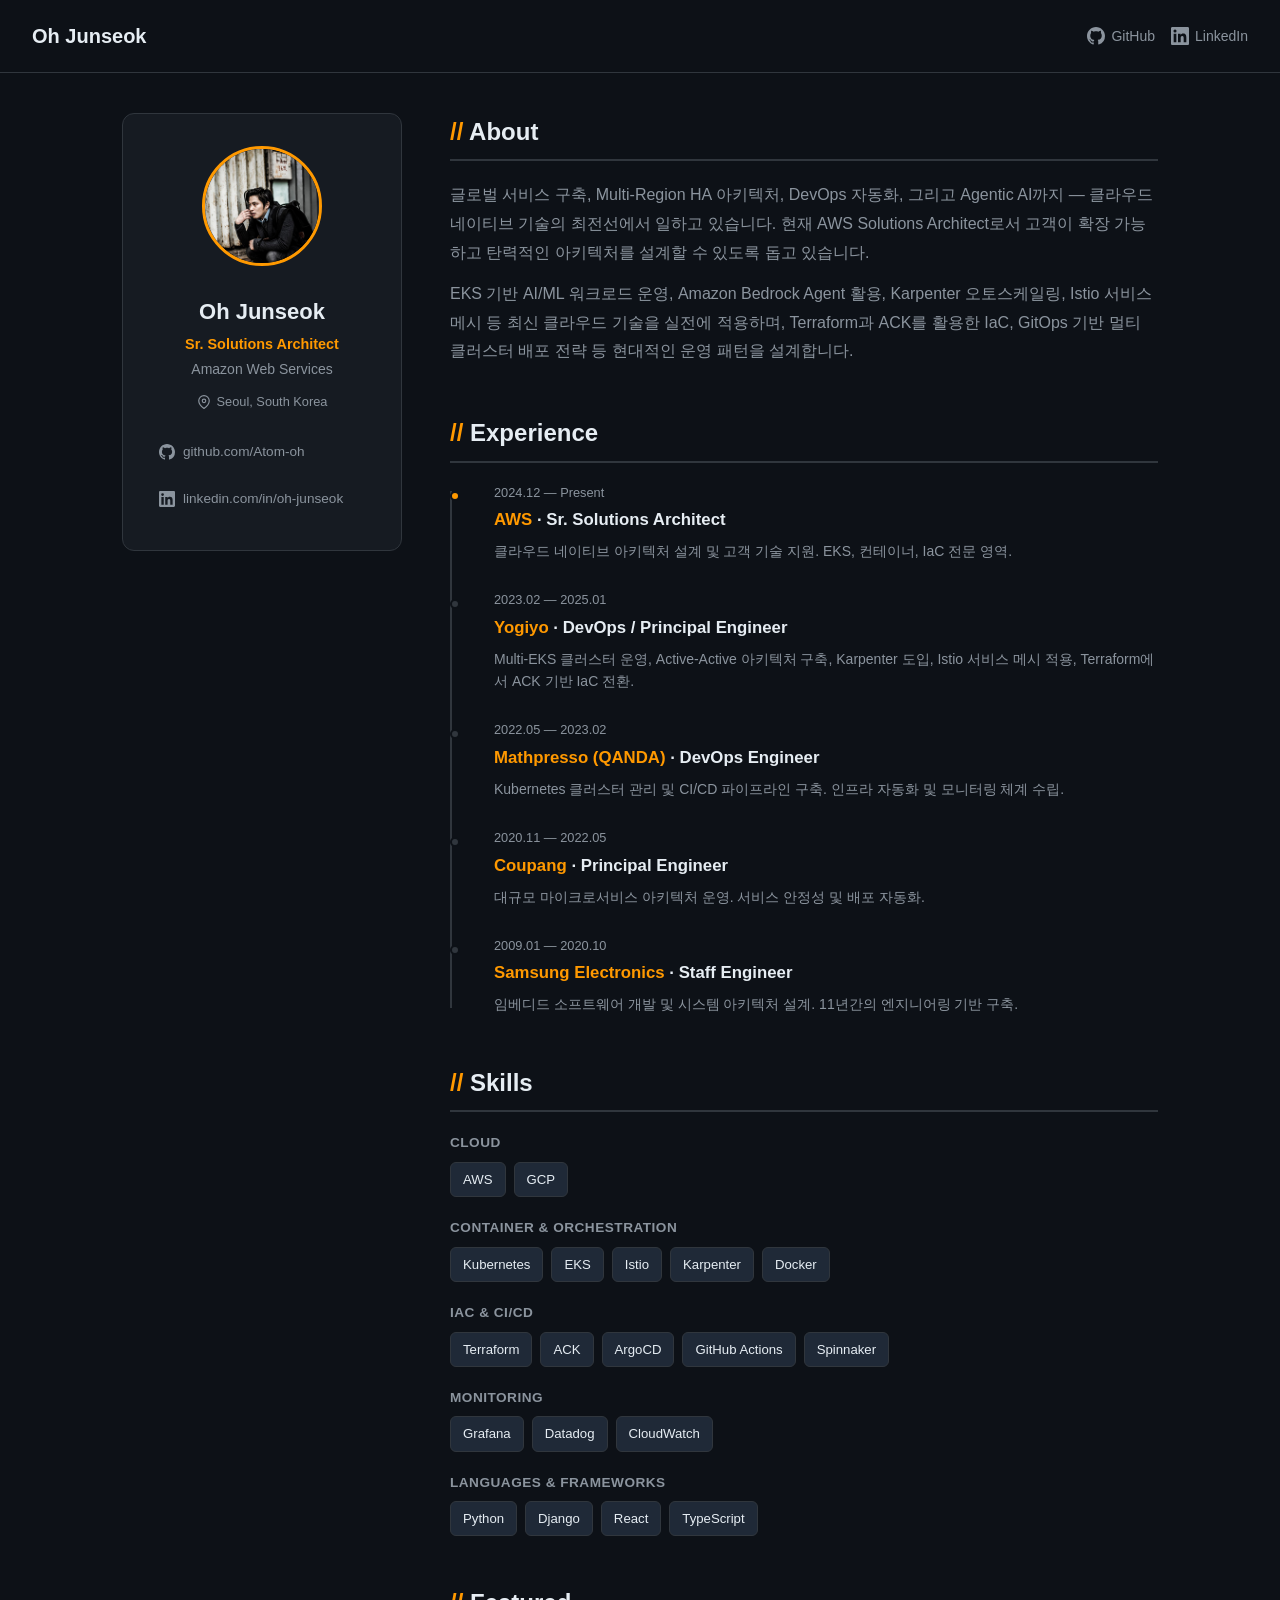
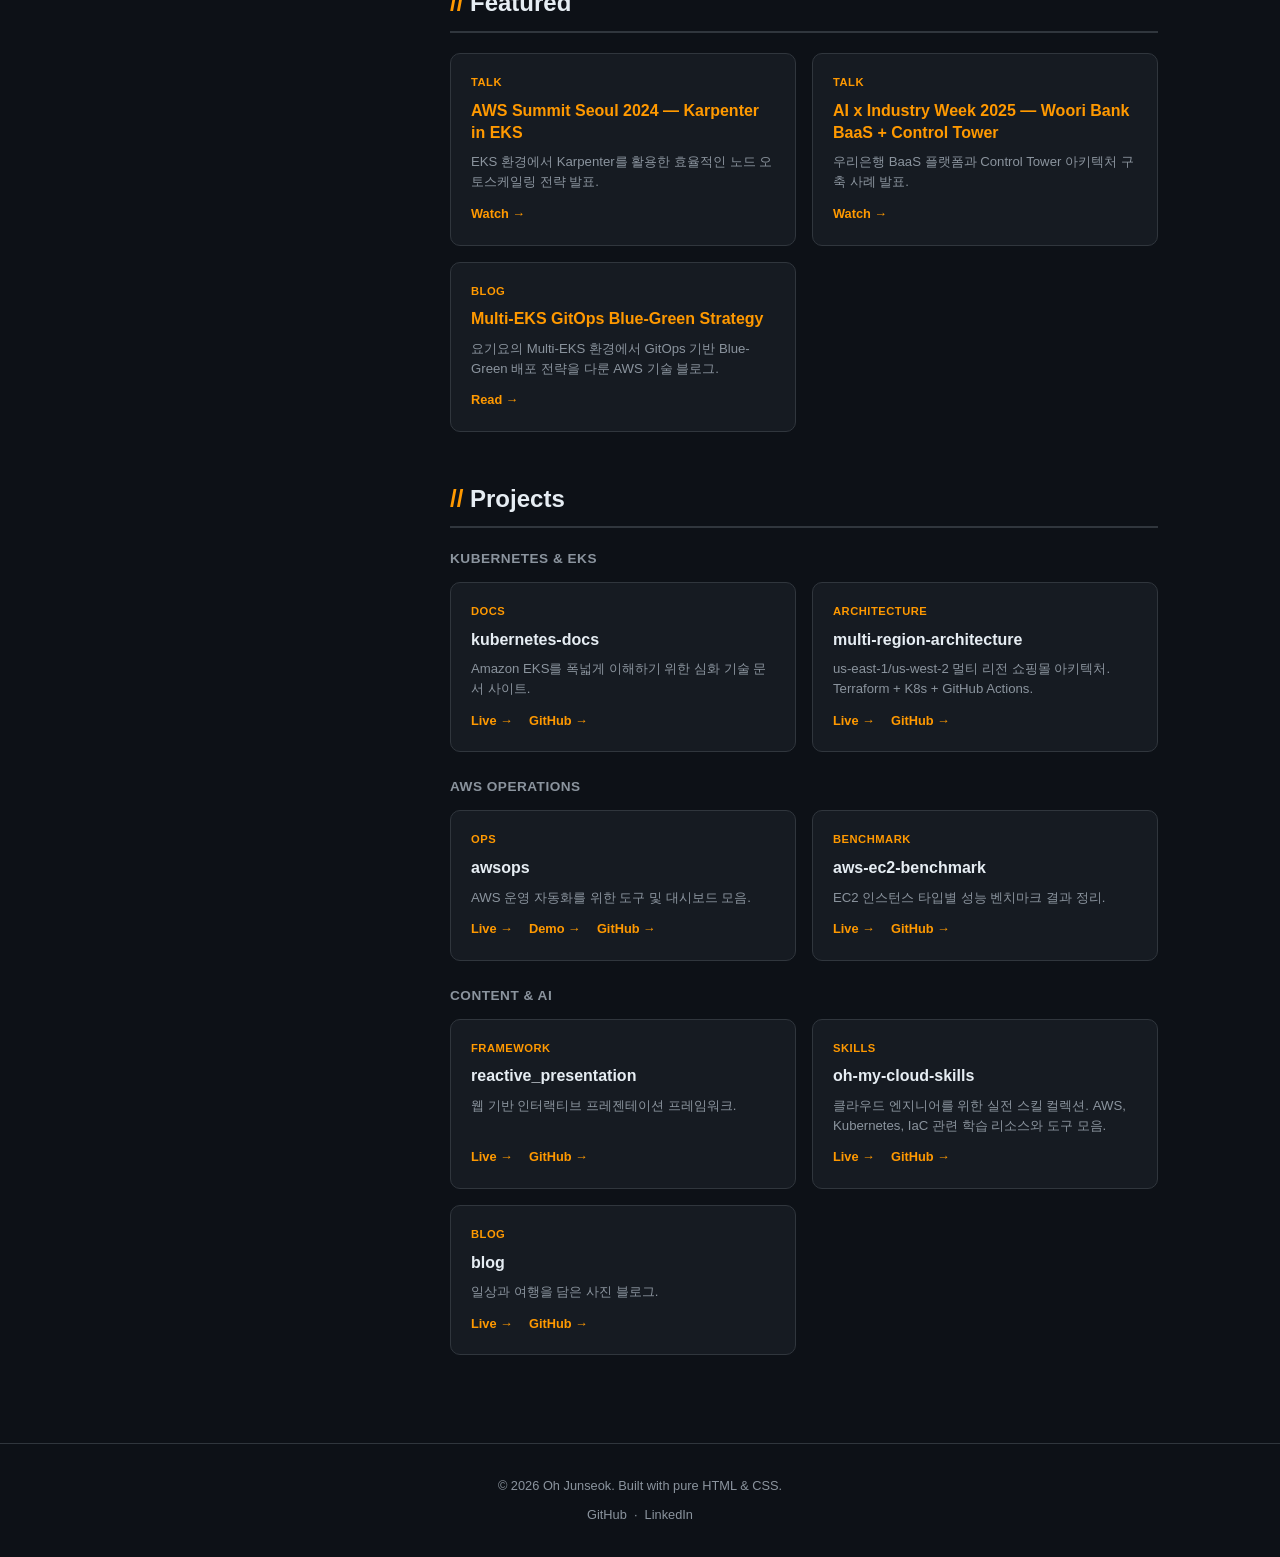
==== index.html @ 473c72ab "refresh profile via profile-page skill: awsops Demo link, focus-visible + reduced-motion, h1 name, a" ====
<!DOCTYPE html>
<html lang="ko">
<head>
  <meta charset="UTF-8">
  <meta name="viewport" content="width=device-width, initial-scale=1.0">
  <title>Oh Junseok | Sr. Solutions Architect @ AWS</title>
  <meta name="description" content="Cloud & Kubernetes specialist. AWS Sr. Solutions Architect. Formerly Samsung, Coupang, Mathpresso, Yogiyo.">
  <link rel="icon" href="assets/img/me.jpg">
  <script async src="https://pagead2.googlesyndication.com/pagead/js/adsbygoogle.js?client=ca-pub-6267917556914416"
     crossorigin="anonymous"></script>
  <script async src="https://www.googletagmanager.com/gtag/js?id=G-GWVLEW5JLL"></script>
  <script>window.dataLayer=window.dataLayer||[];function gtag(){dataLayer.push(arguments)};gtag('js',new Date());gtag('config','G-GWVLEW5JLL');</script>
  <style>
    *, *::before, *::after { margin: 0; padding: 0; box-sizing: border-box; }

    :root {
      --bg: #0d1117;
      --card: #161b22;
      --text: #e6edf3;
      --text-secondary: #8b949e;
      --accent: #FF9900;
      --border: #30363d;
      --tag-bg: #1f2937;
    }

    html { scroll-behavior: smooth; }

    body {
      font-family: -apple-system, BlinkMacSystemFont, "Segoe UI", Helvetica, Arial, sans-serif, "Apple Color Emoji", "Segoe UI Emoji";
      background: var(--bg);
      color: var(--text);
      line-height: 1.6;
      min-height: 100vh;
    }

    a { color: var(--accent); text-decoration: none; transition: opacity 0.2s; }
    a:hover { opacity: 0.8; }
    :focus-visible { outline: 2px solid var(--accent); outline-offset: 2px; }
    @media (prefers-reduced-motion: reduce) {
      * { transition: none !important; transform: none !important; }
      html { scroll-behavior: auto; }
    }

    /* Header */
    .header {
      display: flex;
      justify-content: space-between;
      align-items: center;
      padding: 1.25rem 2rem;
      border-bottom: 1px solid var(--border);
      position: sticky;
      top: 0;
      background: var(--bg);
      z-index: 100;
    }
    .header-name { font-size: 1.25rem; font-weight: 700; color: var(--text); }
    .header-links { display: flex; gap: 1rem; }
    .header-links a {
      color: var(--text-secondary);
      font-size: 0.875rem;
      display: flex;
      align-items: center;
      gap: 0.375rem;
    }
    .header-links a:hover { color: var(--accent); }
    .header-links svg { width: 18px; height: 18px; fill: currentColor; }

    /* Main layout */
    .main {
      display: grid;
      grid-template-columns: 280px 1fr;
      max-width: 1100px;
      margin: 0 auto;
      gap: 3rem;
      padding: 2.5rem 2rem;
    }

    /* Sidebar */
    .sidebar {
      position: sticky;
      top: 80px;
      align-self: start;
    }
    .sidebar-card {
      background: var(--card);
      border: 1px solid var(--border);
      border-radius: 12px;
      padding: 2rem 1.5rem;
      text-align: center;
    }
    .avatar {
      width: 120px;
      height: 120px;
      border-radius: 50%;
      object-fit: cover;
      border: 3px solid var(--accent);
      margin: 0 auto 1.25rem;
    }
    .sidebar-name { font-size: 1.375rem; font-weight: 700; margin-bottom: 0.25rem; }
    .sidebar-title { color: var(--accent); font-size: 0.9rem; font-weight: 600; margin-bottom: 0.125rem; }
    .sidebar-org { color: var(--text-secondary); font-size: 0.875rem; margin-bottom: 0.75rem; }
    .sidebar-location { color: var(--text-secondary); font-size: 0.8rem; margin-bottom: 1.25rem; display: flex; align-items: center; justify-content: center; gap: 0.375rem; }
    .sidebar-links { display: flex; flex-direction: column; gap: 0.625rem; }
    .sidebar-links a {
      display: flex;
      align-items: center;
      gap: 0.5rem;
      color: var(--text-secondary);
      font-size: 0.85rem;
      padding: 0.5rem 0.75rem;
      border-radius: 8px;
      transition: background 0.2s, color 0.2s;
    }
    .sidebar-links a:hover { background: var(--tag-bg); color: var(--accent); }
    .sidebar-links svg { width: 16px; height: 16px; fill: currentColor; flex-shrink: 0; }

    /* Content */
    .content { min-width: 0; }

    .section { margin-bottom: 3rem; }
    .section-title {
      font-size: 1.5rem;
      font-weight: 700;
      margin-bottom: 1.25rem;
      padding-bottom: 0.5rem;
      border-bottom: 2px solid var(--border);
    }
    .section-title span { color: var(--accent); }

    /* About */
    .about-text { color: var(--text-secondary); font-size: 1rem; line-height: 1.8; }

    /* Experience */
    .timeline { position: relative; padding-left: 1.5rem; }
    .timeline::before {
      content: '';
      position: absolute;
      left: 0;
      top: 0.5rem;
      bottom: 0.5rem;
      width: 2px;
      background: var(--border);
    }
    .timeline-item {
      position: relative;
      margin-bottom: 1.75rem;
      padding-left: 1.25rem;
    }
    .timeline-item::before {
      content: '';
      position: absolute;
      left: -1.5rem;
      top: 0.55rem;
      width: 10px;
      height: 10px;
      border-radius: 50%;
      background: var(--border);
      border: 2px solid var(--bg);
    }
    .timeline-item:first-child::before { background: var(--accent); }
    .timeline-period { font-size: 0.8rem; color: var(--text-secondary); margin-bottom: 0.25rem; }
    .timeline-role { font-size: 1.05rem; font-weight: 600; }
    .timeline-company { color: var(--accent); font-weight: 600; }
    .timeline-desc { font-size: 0.875rem; color: var(--text-secondary); margin-top: 0.375rem; line-height: 1.6; }

    /* Skills */
    .skills-category { margin-bottom: 1.25rem; }
    .skills-category-name { font-size: 0.85rem; font-weight: 600; color: var(--text-secondary); margin-bottom: 0.5rem; text-transform: uppercase; letter-spacing: 0.5px; }
    .skills-tags { display: flex; flex-wrap: wrap; gap: 0.5rem; }
    .skill-tag {
      background: var(--tag-bg);
      border: 1px solid var(--border);
      border-radius: 6px;
      padding: 0.375rem 0.75rem;
      font-size: 0.825rem;
      color: var(--text);
      transition: border-color 0.2s, color 0.2s;
    }
    .skill-tag:hover { border-color: var(--accent); color: var(--accent); }

    /* Featured */
    .featured-grid {
      display: grid;
      grid-template-columns: repeat(auto-fill, minmax(260px, 1fr));
      gap: 1rem;
    }
    .featured-card {
      background: var(--card);
      border: 1px solid var(--border);
      border-radius: 10px;
      padding: 1.25rem;
      transition: border-color 0.2s, transform 0.2s;
      display: flex;
      flex-direction: column;
    }
    .featured-card:hover { border-color: var(--accent); transform: translateY(-2px); }
    .featured-label {
      font-size: 0.7rem;
      text-transform: uppercase;
      letter-spacing: 0.5px;
      color: var(--accent);
      font-weight: 600;
      margin-bottom: 0.5rem;
    }
    .featured-title { font-size: 1rem; font-weight: 600; margin-bottom: 0.5rem; line-height: 1.4; }
    .featured-desc { font-size: 0.825rem; color: var(--text-secondary); line-height: 1.5; flex: 1; }
    .featured-link {
      margin-top: 0.75rem;
      font-size: 0.8rem;
      color: var(--accent);
      font-weight: 600;
      display: inline-flex;
      align-items: center;
      gap: 0.25rem;
    }

    /* Projects */
    .project-group { margin-bottom: 1.5rem; }
    .project-group-name { font-size: 0.85rem; font-weight: 600; color: var(--text-secondary); margin-bottom: 0.75rem; text-transform: uppercase; letter-spacing: 0.5px; }
    .project-links { margin-top: 0.75rem; display: flex; gap: 1rem; font-size: 0.8rem; font-weight: 600; }

    /* Footer */
    .footer {
      border-top: 1px solid var(--border);
      text-align: center;
      padding: 2rem;
      color: var(--text-secondary);
      font-size: 0.8rem;
    }
    .footer a { color: var(--text-secondary); }
    .footer a:hover { color: var(--accent); }

    /* Responsive */
    @media (max-width: 768px) {
      .main {
        grid-template-columns: 1fr;
        padding: 1.5rem 1rem;
        gap: 2rem;
      }
      .sidebar { position: static; }
      .header { padding: 1rem; }
      .featured-grid { grid-template-columns: 1fr; }
    }
  </style>
</head>
<body>

  <!-- Header -->
  <header class="header">
    <div class="header-name">Oh Junseok</div>
    <nav class="header-links">
      <a href="https://github.com/Atom-oh" target="_blank" rel="noopener">
        <svg viewBox="0 0 16 16" aria-hidden="true"><path d="M8 0C3.58 0 0 3.58 0 8c0 3.54 2.29 6.53 5.47 7.59.4.07.55-.17.55-.38 0-.19-.01-.82-.01-1.49-2.01.37-2.53-.49-2.69-.94-.09-.23-.48-.94-.82-1.13-.28-.15-.68-.52-.01-.53.63-.01 1.08.58 1.23.82.72 1.21 1.87.87 2.33.66.07-.52.28-.87.51-1.07-1.78-.2-3.64-.89-3.64-3.95 0-.87.31-1.59.82-2.15-.08-.2-.36-1.02.08-2.12 0 0 .67-.21 2.2.82.64-.18 1.32-.27 2-.27.68 0 1.36.09 2 .27 1.53-1.04 2.2-.82 2.2-.82.44 1.1.16 1.92.08 2.12.51.56.82 1.27.82 2.15 0 3.07-1.87 3.75-3.65 3.95.29.25.54.73.54 1.48 0 1.07-.01 1.93-.01 2.2 0 .21.15.46.55.38A8.013 8.013 0 0016 8c0-4.42-3.58-8-8-8z"/></svg>
        GitHub
      </a>
      <a href="https://www.linkedin.com/in/oh-junseok/" target="_blank" rel="noopener">
        <svg viewBox="0 0 24 24" aria-hidden="true"><path d="M20.447 20.452h-3.554v-5.569c0-1.328-.027-3.037-1.852-3.037-1.853 0-2.136 1.445-2.136 2.939v5.667H9.351V9h3.414v1.561h.046c.477-.9 1.637-1.85 3.37-1.85 3.601 0 4.267 2.37 4.267 5.455v6.286zM5.337 7.433a2.062 2.062 0 01-2.063-2.065 2.064 2.064 0 112.063 2.065zm1.782 13.019H3.555V9h3.564v11.452zM22.225 0H1.771C.792 0 0 .774 0 1.729v20.542C0 23.227.792 24 1.771 24h20.451C23.2 24 24 23.227 24 22.271V1.729C24 .774 23.2 0 22.222 0h.003z"/></svg>
        LinkedIn
      </a>
    </nav>
  </header>

  <!-- Main -->
  <div class="main">

    <!-- Sidebar -->
    <aside class="sidebar">
      <div class="sidebar-card">
        <img class="avatar" src="assets/img/me.jpg" alt="Oh Junseok">
        <h1 class="sidebar-name">Oh Junseok</h1>
        <div class="sidebar-title">Sr. Solutions Architect</div>
        <div class="sidebar-org">Amazon Web Services</div>
        <div class="sidebar-location">
          <svg width="14" height="14" viewBox="0 0 24 24" fill="none" stroke="currentColor" stroke-width="2" stroke-linecap="round" stroke-linejoin="round" aria-hidden="true"><path d="M21 10c0 7-9 13-9 13s-9-6-9-13a9 9 0 0118 0z"/><circle cx="12" cy="10" r="3"/></svg>
          Seoul, South Korea
        </div>
        <div class="sidebar-links">
          <a href="https://github.com/Atom-oh" target="_blank" rel="noopener">
            <svg viewBox="0 0 16 16" aria-hidden="true"><path d="M8 0C3.58 0 0 3.58 0 8c0 3.54 2.29 6.53 5.47 7.59.4.07.55-.17.55-.38 0-.19-.01-.82-.01-1.49-2.01.37-2.53-.49-2.69-.94-.09-.23-.48-.94-.82-1.13-.28-.15-.68-.52-.01-.53.63-.01 1.08.58 1.23.82.72 1.21 1.87.87 2.33.66.07-.52.28-.87.51-1.07-1.78-.2-3.64-.89-3.64-3.95 0-.87.31-1.59.82-2.15-.08-.2-.36-1.02.08-2.12 0 0 .67-.21 2.2.82.64-.18 1.32-.27 2-.27.68 0 1.36.09 2 .27 1.53-1.04 2.2-.82 2.2-.82.44 1.1.16 1.92.08 2.12.51.56.82 1.27.82 2.15 0 3.07-1.87 3.75-3.65 3.95.29.25.54.73.54 1.48 0 1.07-.01 1.93-.01 2.2 0 .21.15.46.55.38A8.013 8.013 0 0016 8c0-4.42-3.58-8-8-8z"/></svg>
            github.com/Atom-oh
          </a>
          <a href="https://www.linkedin.com/in/oh-junseok/" target="_blank" rel="noopener">
            <svg viewBox="0 0 24 24" aria-hidden="true"><path d="M20.447 20.452h-3.554v-5.569c0-1.328-.027-3.037-1.852-3.037-1.853 0-2.136 1.445-2.136 2.939v5.667H9.351V9h3.414v1.561h.046c.477-.9 1.637-1.85 3.37-1.85 3.601 0 4.267 2.37 4.267 5.455v6.286zM5.337 7.433a2.062 2.062 0 01-2.063-2.065 2.064 2.064 0 112.063 2.065zm1.782 13.019H3.555V9h3.564v11.452zM22.225 0H1.771C.792 0 0 .774 0 1.729v20.542C0 23.227.792 24 1.771 24h20.451C23.2 24 24 23.227 24 22.271V1.729C24 .774 23.2 0 22.222 0h.003z"/></svg>
            linkedin.com/in/oh-junseok
          </a>
        </div>
      </div>
    </aside>

    <!-- Content -->
    <main class="content">

      <!-- About -->
      <section class="section">
        <h2 class="section-title"><span>//</span> About</h2>
        <p class="about-text">
          글로벌 서비스 구축, Multi-Region HA 아키텍처, DevOps 자동화, 그리고 Agentic AI까지 &mdash; 클라우드 네이티브 기술의 최전선에서 일하고 있습니다.
          현재 AWS Solutions Architect로서 고객이 확장 가능하고 탄력적인 아키텍처를 설계할 수 있도록 돕고 있습니다.
        </p>
        <p class="about-text" style="margin-top: 0.75rem;">
          EKS 기반 AI/ML 워크로드 운영, Amazon Bedrock Agent 활용, Karpenter 오토스케일링, Istio 서비스 메시 등 최신 클라우드 기술을 실전에 적용하며,
          Terraform과 ACK를 활용한 IaC, GitOps 기반 멀티 클러스터 배포 전략 등 현대적인 운영 패턴을 설계합니다.
        </p>
      </section>

      <!-- Experience -->
      <section class="section">
        <h2 class="section-title"><span>//</span> Experience</h2>
        <div class="timeline">
          <div class="timeline-item">
            <div class="timeline-period">2024.12 &mdash; Present</div>
            <div class="timeline-role"><span class="timeline-company">AWS</span> &middot; Sr. Solutions Architect</div>
            <div class="timeline-desc">클라우드 네이티브 아키텍처 설계 및 고객 기술 지원. EKS, 컨테이너, IaC 전문 영역.</div>
          </div>
          <div class="timeline-item">
            <div class="timeline-period">2023.02 &mdash; 2025.01</div>
            <div class="timeline-role"><span class="timeline-company">Yogiyo</span> &middot; DevOps / Principal Engineer</div>
            <div class="timeline-desc">Multi-EKS 클러스터 운영, Active-Active 아키텍처 구축, Karpenter 도입, Istio 서비스 메시 적용, Terraform에서 ACK 기반 IaC 전환.</div>
          </div>
          <div class="timeline-item">
            <div class="timeline-period">2022.05 &mdash; 2023.02</div>
            <div class="timeline-role"><span class="timeline-company">Mathpresso (QANDA)</span> &middot; DevOps Engineer</div>
            <div class="timeline-desc">Kubernetes 클러스터 관리 및 CI/CD 파이프라인 구축. 인프라 자동화 및 모니터링 체계 수립.</div>
          </div>
          <div class="timeline-item">
            <div class="timeline-period">2020.11 &mdash; 2022.05</div>
            <div class="timeline-role"><span class="timeline-company">Coupang</span> &middot; Principal Engineer</div>
            <div class="timeline-desc">대규모 마이크로서비스 아키텍처 운영. 서비스 안정성 및 배포 자동화.</div>
          </div>
          <div class="timeline-item">
            <div class="timeline-period">2009.01 &mdash; 2020.10</div>
            <div class="timeline-role"><span class="timeline-company">Samsung Electronics</span> &middot; Staff Engineer</div>
            <div class="timeline-desc">임베디드 소프트웨어 개발 및 시스템 아키텍처 설계. 11년간의 엔지니어링 기반 구축.</div>
          </div>
        </div>
      </section>

      <!-- Skills -->
      <section class="section">
        <h2 class="section-title"><span>//</span> Skills</h2>

        <div class="skills-category">
          <div class="skills-category-name">Cloud</div>
          <div class="skills-tags">
            <span class="skill-tag">AWS</span>
            <span class="skill-tag">GCP</span>
          </div>
        </div>

        <div class="skills-category">
          <div class="skills-category-name">Container & Orchestration</div>
          <div class="skills-tags">
            <span class="skill-tag">Kubernetes</span>
            <span class="skill-tag">EKS</span>
            <span class="skill-tag">Istio</span>
            <span class="skill-tag">Karpenter</span>
            <span class="skill-tag">Docker</span>
          </div>
        </div>

        <div class="skills-category">
          <div class="skills-category-name">IaC & CI/CD</div>
          <div class="skills-tags">
            <span class="skill-tag">Terraform</span>
            <span class="skill-tag">ACK</span>
            <span class="skill-tag">ArgoCD</span>
            <span class="skill-tag">GitHub Actions</span>
            <span class="skill-tag">Spinnaker</span>
          </div>
        </div>

        <div class="skills-category">
          <div class="skills-category-name">Monitoring</div>
          <div class="skills-tags">
            <span class="skill-tag">Grafana</span>
            <span class="skill-tag">Datadog</span>
            <span class="skill-tag">CloudWatch</span>
          </div>
        </div>

        <div class="skills-category">
          <div class="skills-category-name">Languages & Frameworks</div>
          <div class="skills-tags">
            <span class="skill-tag">Python</span>
            <span class="skill-tag">Django</span>
            <span class="skill-tag">React</span>
            <span class="skill-tag">TypeScript</span>
          </div>
        </div>
      </section>

      <!-- Featured -->
      <section class="section">
        <h2 class="section-title"><span>//</span> Featured</h2>
        <div class="featured-grid">

          <a class="featured-card" href="https://www.youtube.com/watch?v=FuxRoCYMEiA" target="_blank" rel="noopener">
            <div class="featured-label">Talk</div>
            <div class="featured-title">AWS Summit Seoul 2024 &mdash; Karpenter in EKS</div>
            <div class="featured-desc">EKS 환경에서 Karpenter를 활용한 효율적인 노드 오토스케일링 전략 발표.</div>
            <span class="featured-link">Watch &rarr;</span>
          </a>

          <a class="featured-card" href="https://www.youtube.com/watch?v=HclHro0Yafc" target="_blank" rel="noopener">
            <div class="featured-label">Talk</div>
            <div class="featured-title">AI x Industry Week 2025 &mdash; Woori Bank BaaS + Control Tower</div>
            <div class="featured-desc">우리은행 BaaS 플랫폼과 Control Tower 아키텍처 구축 사례 발표.</div>
            <span class="featured-link">Watch &rarr;</span>
          </a>

          <a class="featured-card" href="https://aws.amazon.com/ko/blogs/tech/yogiyo-multi-eks-gitops-blue-green/" target="_blank" rel="noopener">
            <div class="featured-label">Blog</div>
            <div class="featured-title">Multi-EKS GitOps Blue-Green Strategy</div>
            <div class="featured-desc">요기요의 Multi-EKS 환경에서 GitOps 기반 Blue-Green 배포 전략을 다룬 AWS 기술 블로그.</div>
            <span class="featured-link">Read &rarr;</span>
          </a>

        </div>
      </section>

      <!-- Projects -->
      <section class="section">
        <h2 class="section-title"><span>//</span> Projects</h2>

        <div class="project-group">
          <div class="project-group-name">Kubernetes &amp; EKS</div>
          <div class="featured-grid">
            <div class="featured-card">
              <div class="featured-label">Docs</div>
              <div class="featured-title">kubernetes-docs</div>
              <div class="featured-desc">Amazon EKS를 폭넓게 이해하기 위한 심화 기술 문서 사이트.</div>
              <div class="project-links">
                <a href="https://www.atomai.click/kubernetes-docs/" target="_blank" rel="noopener">Live &rarr;</a>
                <a href="https://github.com/Atom-oh/kubernetes-docs" target="_blank" rel="noopener">GitHub &rarr;</a>
              </div>
            </div>

            <div class="featured-card">
              <div class="featured-label">Architecture</div>
              <div class="featured-title">multi-region-architecture</div>
              <div class="featured-desc">us-east-1/us-west-2 멀티 리전 쇼핑몰 아키텍처. Terraform + K8s + GitHub Actions.</div>
              <div class="project-links">
                <a href="https://www.atomai.click/multi-region-architecture/" target="_blank" rel="noopener">Live &rarr;</a>
                <a href="https://github.com/Atom-oh/multi-region-architecture" target="_blank" rel="noopener">GitHub &rarr;</a>
              </div>
            </div>
          </div>
        </div>

        <div class="project-group">
          <div class="project-group-name">AWS Operations</div>
          <div class="featured-grid">
            <div class="featured-card">
              <div class="featured-label">Ops</div>
              <div class="featured-title">awsops</div>
              <div class="featured-desc">AWS 운영 자동화를 위한 도구 및 대시보드 모음.</div>
              <div class="project-links">
                <a href="https://www.atomai.click/awsops/" target="_blank" rel="noopener">Live &rarr;</a>
                <a href="https://awsops.atomai.click" target="_blank" rel="noopener">Demo &rarr;</a>
                <a href="https://github.com/Atom-oh/awsops" target="_blank" rel="noopener">GitHub &rarr;</a>
              </div>
            </div>

            <div class="featured-card">
              <div class="featured-label">Benchmark</div>
              <div class="featured-title">aws-ec2-benchmark</div>
              <div class="featured-desc">EC2 인스턴스 타입별 성능 벤치마크 결과 정리.</div>
              <div class="project-links">
                <a href="https://benchmark.aws.atomai.click/" target="_blank" rel="noopener">Live &rarr;</a>
                <a href="https://github.com/Atom-oh/aws-ec2-benchmark" target="_blank" rel="noopener">GitHub &rarr;</a>
              </div>
            </div>
          </div>
        </div>

        <div class="project-group">
          <div class="project-group-name">Content &amp; AI</div>
          <div class="featured-grid">
            <div class="featured-card">
              <div class="featured-label">Framework</div>
              <div class="featured-title">reactive_presentation</div>
              <div class="featured-desc">웹 기반 인터랙티브 프레젠테이션 프레임워크.</div>
              <div class="project-links">
                <a href="https://presentation.atomai.click/" target="_blank" rel="noopener">Live &rarr;</a>
                <a href="https://github.com/Atom-oh/reactive_presentation" target="_blank" rel="noopener">GitHub &rarr;</a>
              </div>
            </div>

            <div class="featured-card">
              <div class="featured-label">Skills</div>
              <div class="featured-title">oh-my-cloud-skills</div>
              <div class="featured-desc">클라우드 엔지니어를 위한 실전 스킬 컬렉션. AWS, Kubernetes, IaC 관련 학습 리소스와 도구 모음.</div>
              <div class="project-links">
                <a href="https://www.atomai.click/oh-my-cloud-skills/" target="_blank" rel="noopener">Live &rarr;</a>
                <a href="https://github.com/Atom-oh/oh-my-cloud-skills" target="_blank" rel="noopener">GitHub &rarr;</a>
              </div>
            </div>

            <div class="featured-card">
              <div class="featured-label">Blog</div>
              <div class="featured-title">blog</div>
              <div class="featured-desc">일상과 여행을 담은 사진 블로그.</div>
              <div class="project-links">
                <a href="https://www.atomai.click/blog/" target="_blank" rel="noopener">Live &rarr;</a>
                <a href="https://github.com/Atom-oh/blog" target="_blank" rel="noopener">GitHub &rarr;</a>
              </div>
            </div>
          </div>
        </div>
      </section>

    </main>
  </div>

  <!-- Footer -->
  <footer class="footer">
    <p>&copy; 2026 Oh Junseok. Built with pure HTML &amp; CSS.</p>
    <p style="margin-top: 0.5rem;">
      <a href="https://github.com/Atom-oh" target="_blank" rel="noopener">GitHub</a>
      &nbsp;&middot;&nbsp;
      <a href="https://www.linkedin.com/in/oh-junseok/" target="_blank" rel="noopener">LinkedIn</a>
    </p>
  </footer>

</body>
</html>
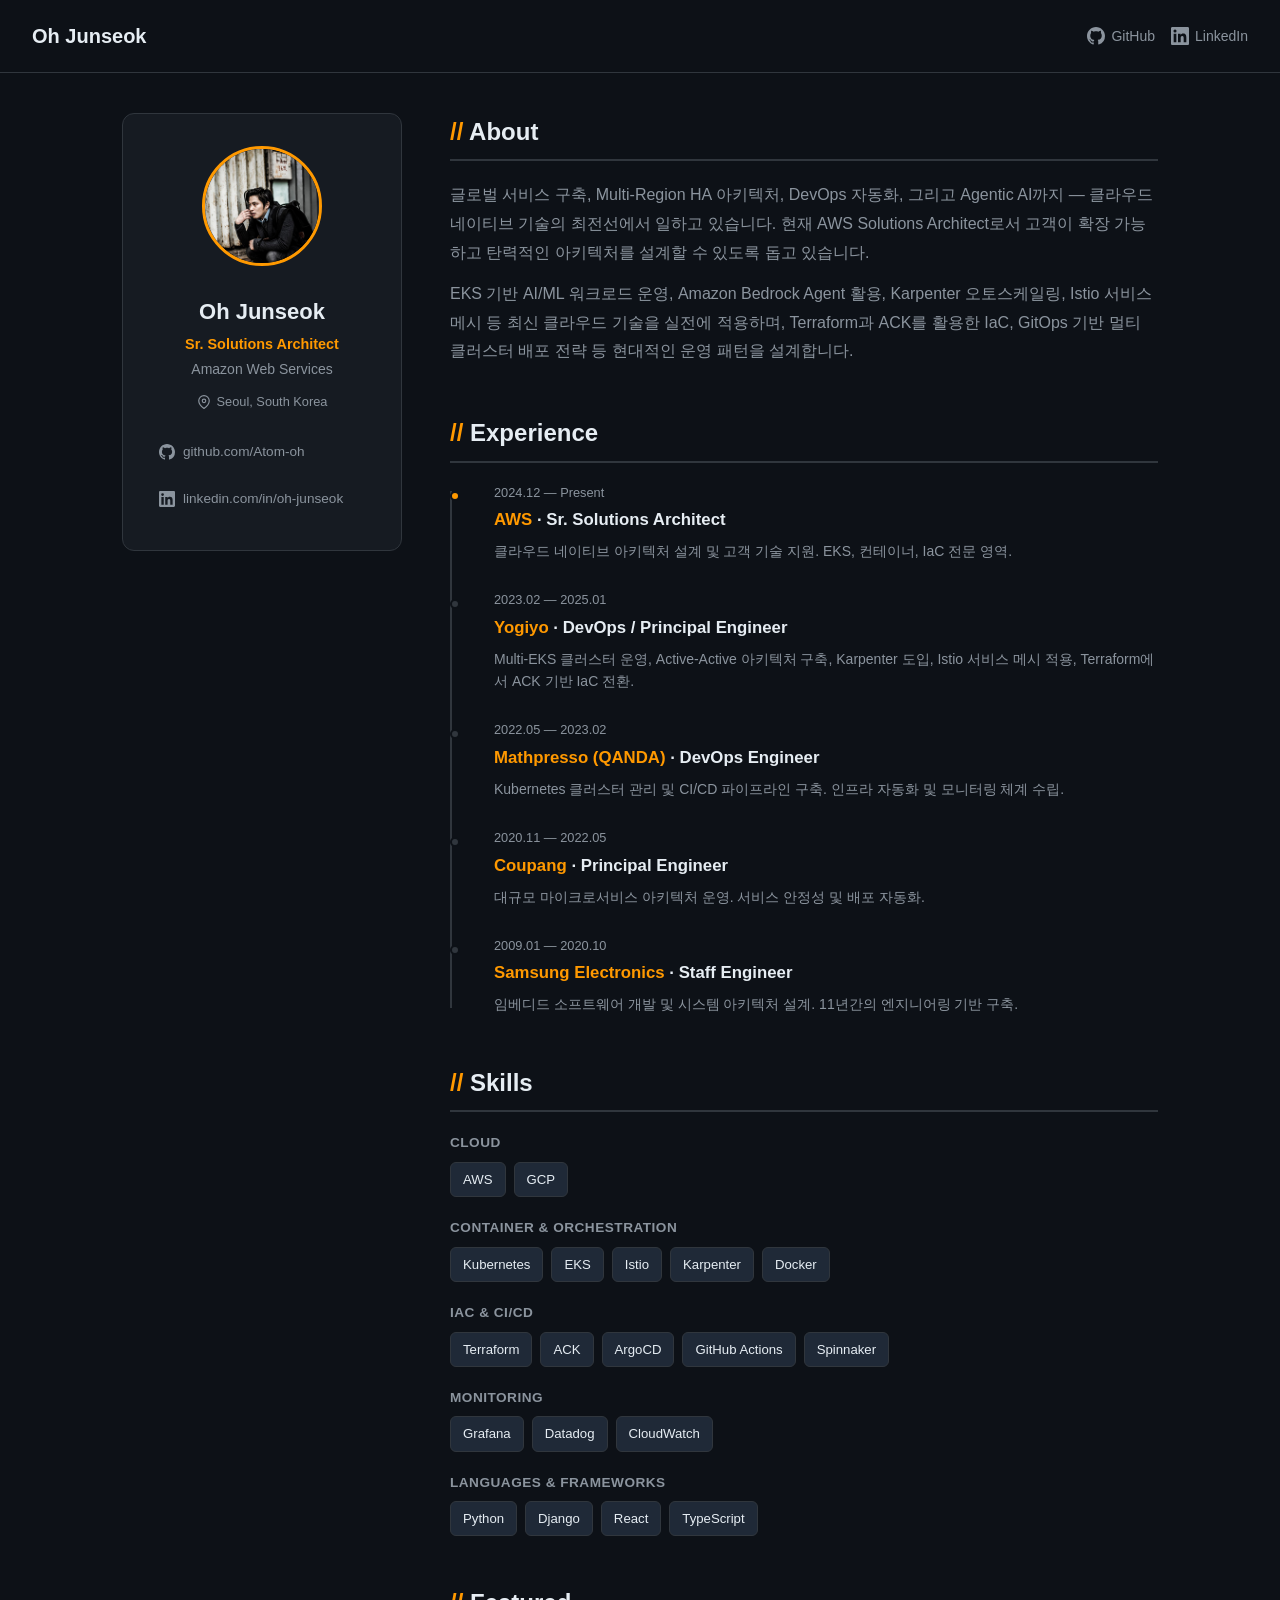
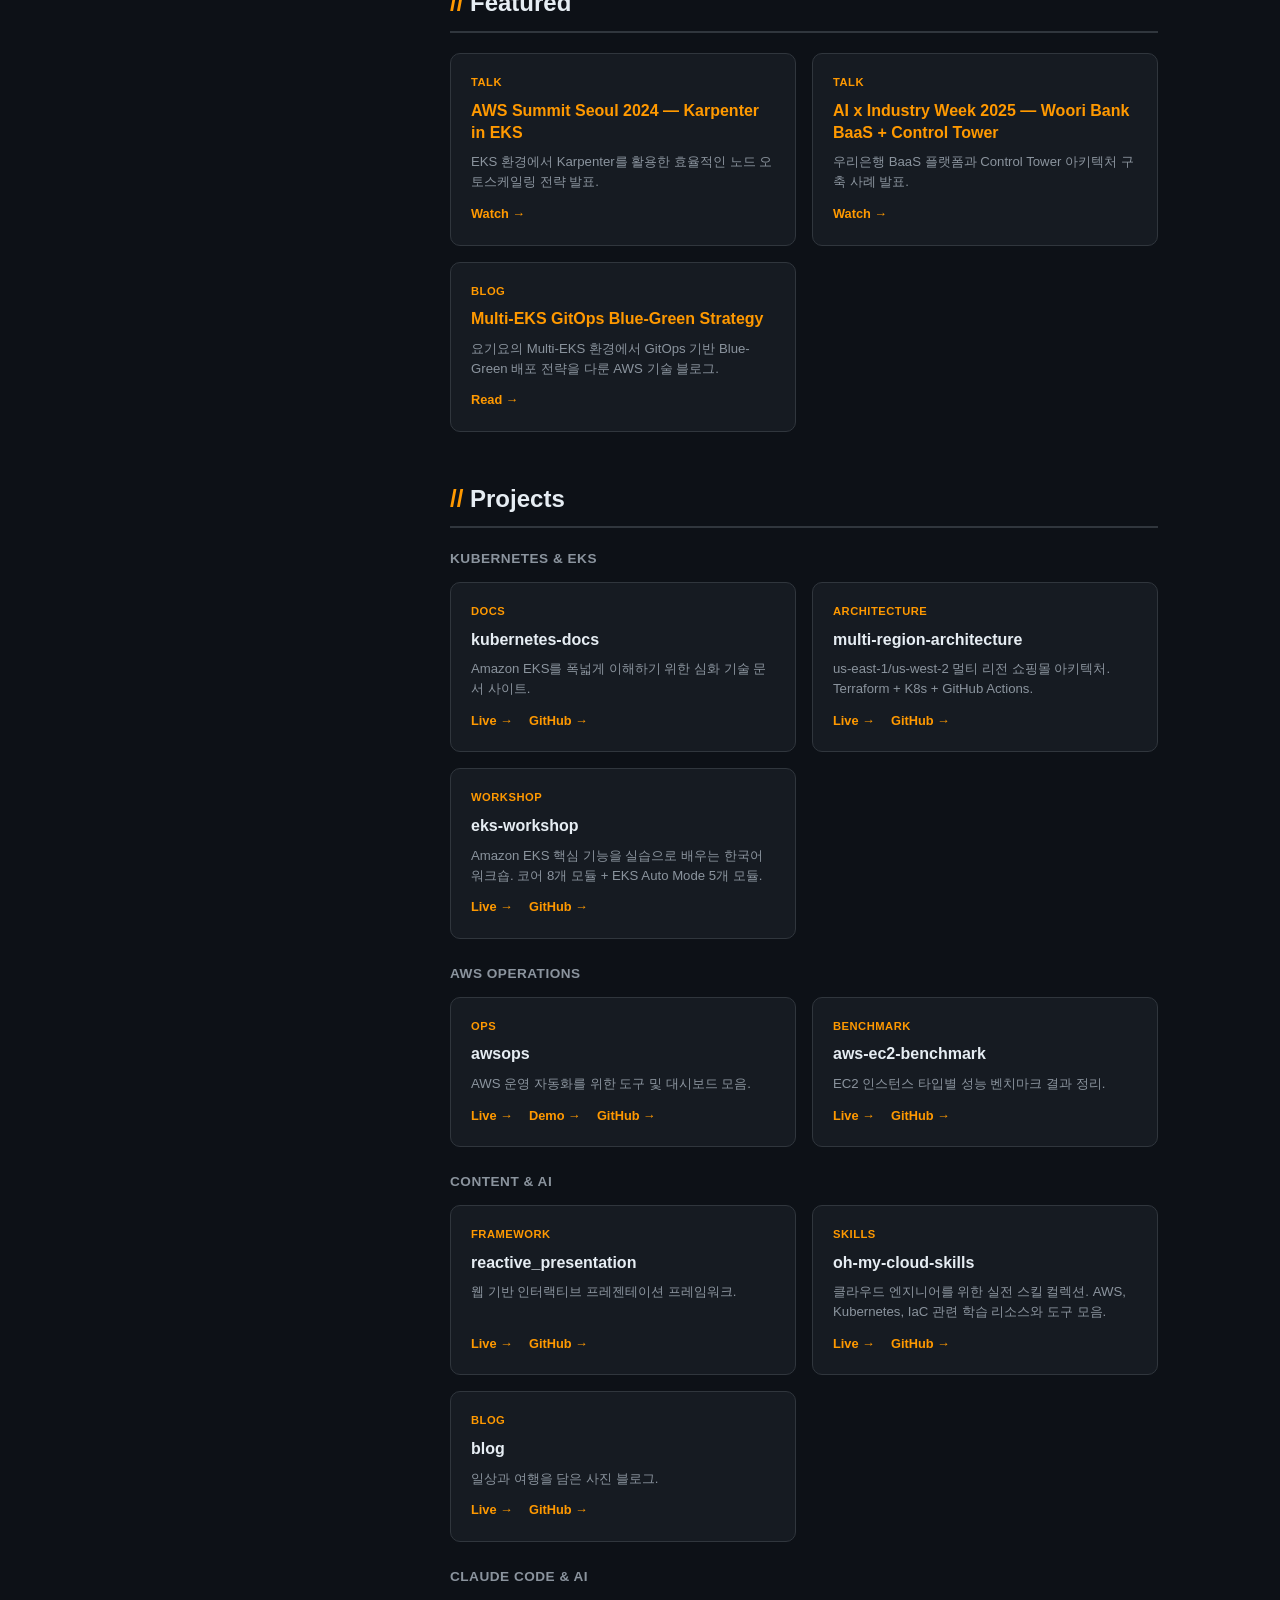
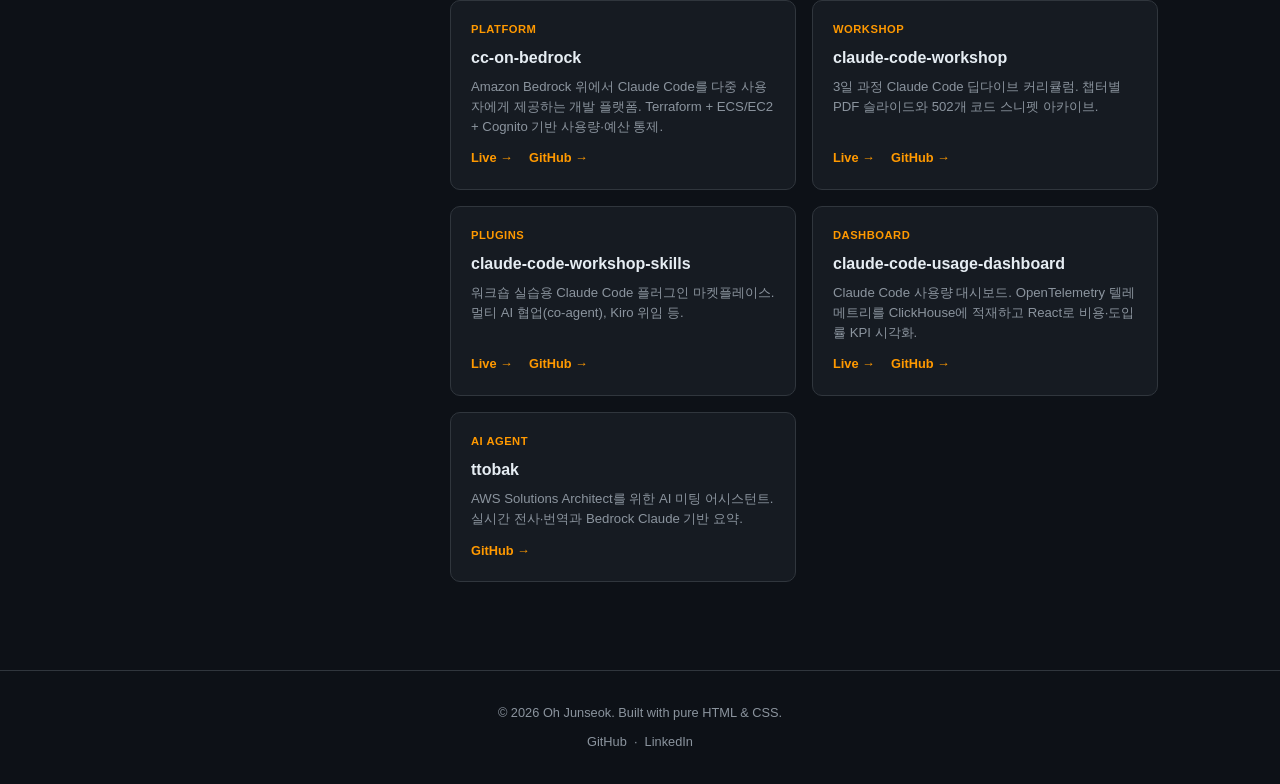
==== commit cc440159: "Add 6 more project cards and a Claude Code & AI group to portfolio" ====
--- a/index.html
+++ b/index.html
@@ -444,6 +444,16 @@
                 <a href="https://github.com/Atom-oh/multi-region-architecture" target="_blank" rel="noopener">GitHub &rarr;</a>
               </div>
             </div>
+
+            <div class="featured-card">
+              <div class="featured-label">Workshop</div>
+              <div class="featured-title">eks-workshop</div>
+              <div class="featured-desc">Amazon EKS 핵심 기능을 실습으로 배우는 한국어 워크숍. 코어 8개 모듈 + EKS Auto Mode 5개 모듈.</div>
+              <div class="project-links">
+                <a href="https://www.atomai.click/eks-workshop/" target="_blank" rel="noopener">Live &rarr;</a>
+                <a href="https://github.com/Atom-oh/eks-workshop" target="_blank" rel="noopener">GitHub &rarr;</a>
+              </div>
+            </div>
           </div>
         </div>
 
@@ -503,6 +513,60 @@
               <div class="project-links">
                 <a href="https://www.atomai.click/blog/" target="_blank" rel="noopener">Live &rarr;</a>
                 <a href="https://github.com/Atom-oh/blog" target="_blank" rel="noopener">GitHub &rarr;</a>
+              </div>
+            </div>
+          </div>
+        </div>
+
+        <div class="project-group">
+          <div class="project-group-name">Claude Code &amp; AI</div>
+          <div class="featured-grid">
+            <div class="featured-card">
+              <div class="featured-label">Platform</div>
+              <div class="featured-title">cc-on-bedrock</div>
+              <div class="featured-desc">Amazon Bedrock 위에서 Claude Code를 다중 사용자에게 제공하는 개발 플랫폼. Terraform + ECS/EC2 + Cognito 기반 사용량·예산 통제.</div>
+              <div class="project-links">
+                <a href="https://www.atomai.click/cc-on-bedrock/" target="_blank" rel="noopener">Live &rarr;</a>
+                <a href="https://github.com/Atom-oh/cc-on-bedrock" target="_blank" rel="noopener">GitHub &rarr;</a>
+              </div>
+            </div>
+
+            <div class="featured-card">
+              <div class="featured-label">Workshop</div>
+              <div class="featured-title">claude-code-workshop</div>
+              <div class="featured-desc">3일 과정 Claude Code 딥다이브 커리큘럼. 챕터별 PDF 슬라이드와 502개 코드 스니펫 아카이브.</div>
+              <div class="project-links">
+                <a href="https://www.atomai.click/claude-code-workshop/" target="_blank" rel="noopener">Live &rarr;</a>
+                <a href="https://github.com/Atom-oh/claude-code-workshop" target="_blank" rel="noopener">GitHub &rarr;</a>
+              </div>
+            </div>
+
+            <div class="featured-card">
+              <div class="featured-label">Plugins</div>
+              <div class="featured-title">claude-code-workshop-skills</div>
+              <div class="featured-desc">워크숍 실습용 Claude Code 플러그인 마켓플레이스. 멀티 AI 협업(co-agent), Kiro 위임 등.</div>
+              <div class="project-links">
+                <a href="https://www.atomai.click/claude-code-workshop-skills/" target="_blank" rel="noopener">Live &rarr;</a>
+                <a href="https://github.com/Atom-oh/claude-code-workshop-skills" target="_blank" rel="noopener">GitHub &rarr;</a>
+              </div>
+            </div>
+
+            <div class="featured-card">
+              <div class="featured-label">Dashboard</div>
+              <div class="featured-title">claude-code-usage-dashboard</div>
+              <div class="featured-desc">Claude Code 사용량 대시보드. OpenTelemetry 텔레메트리를 ClickHouse에 적재하고 React로 비용·도입률 KPI 시각화.</div>
+              <div class="project-links">
+                <a href="https://www.atomai.click/claude-code-usage-dashboard/" target="_blank" rel="noopener">Live &rarr;</a>
+                <a href="https://github.com/Atom-oh/claude-code-usage-dashboard" target="_blank" rel="noopener">GitHub &rarr;</a>
+              </div>
+            </div>
+
+            <div class="featured-card">
+              <div class="featured-label">AI Agent</div>
+              <div class="featured-title">ttobak</div>
+              <div class="featured-desc">AWS Solutions Architect를 위한 AI 미팅 어시스턴트. 실시간 전사·번역과 Bedrock Claude 기반 요약.</div>
+              <div class="project-links">
+                <a href="https://github.com/Atom-oh/ttobak" target="_blank" rel="noopener">GitHub &rarr;</a>
               </div>
             </div>
           </div>
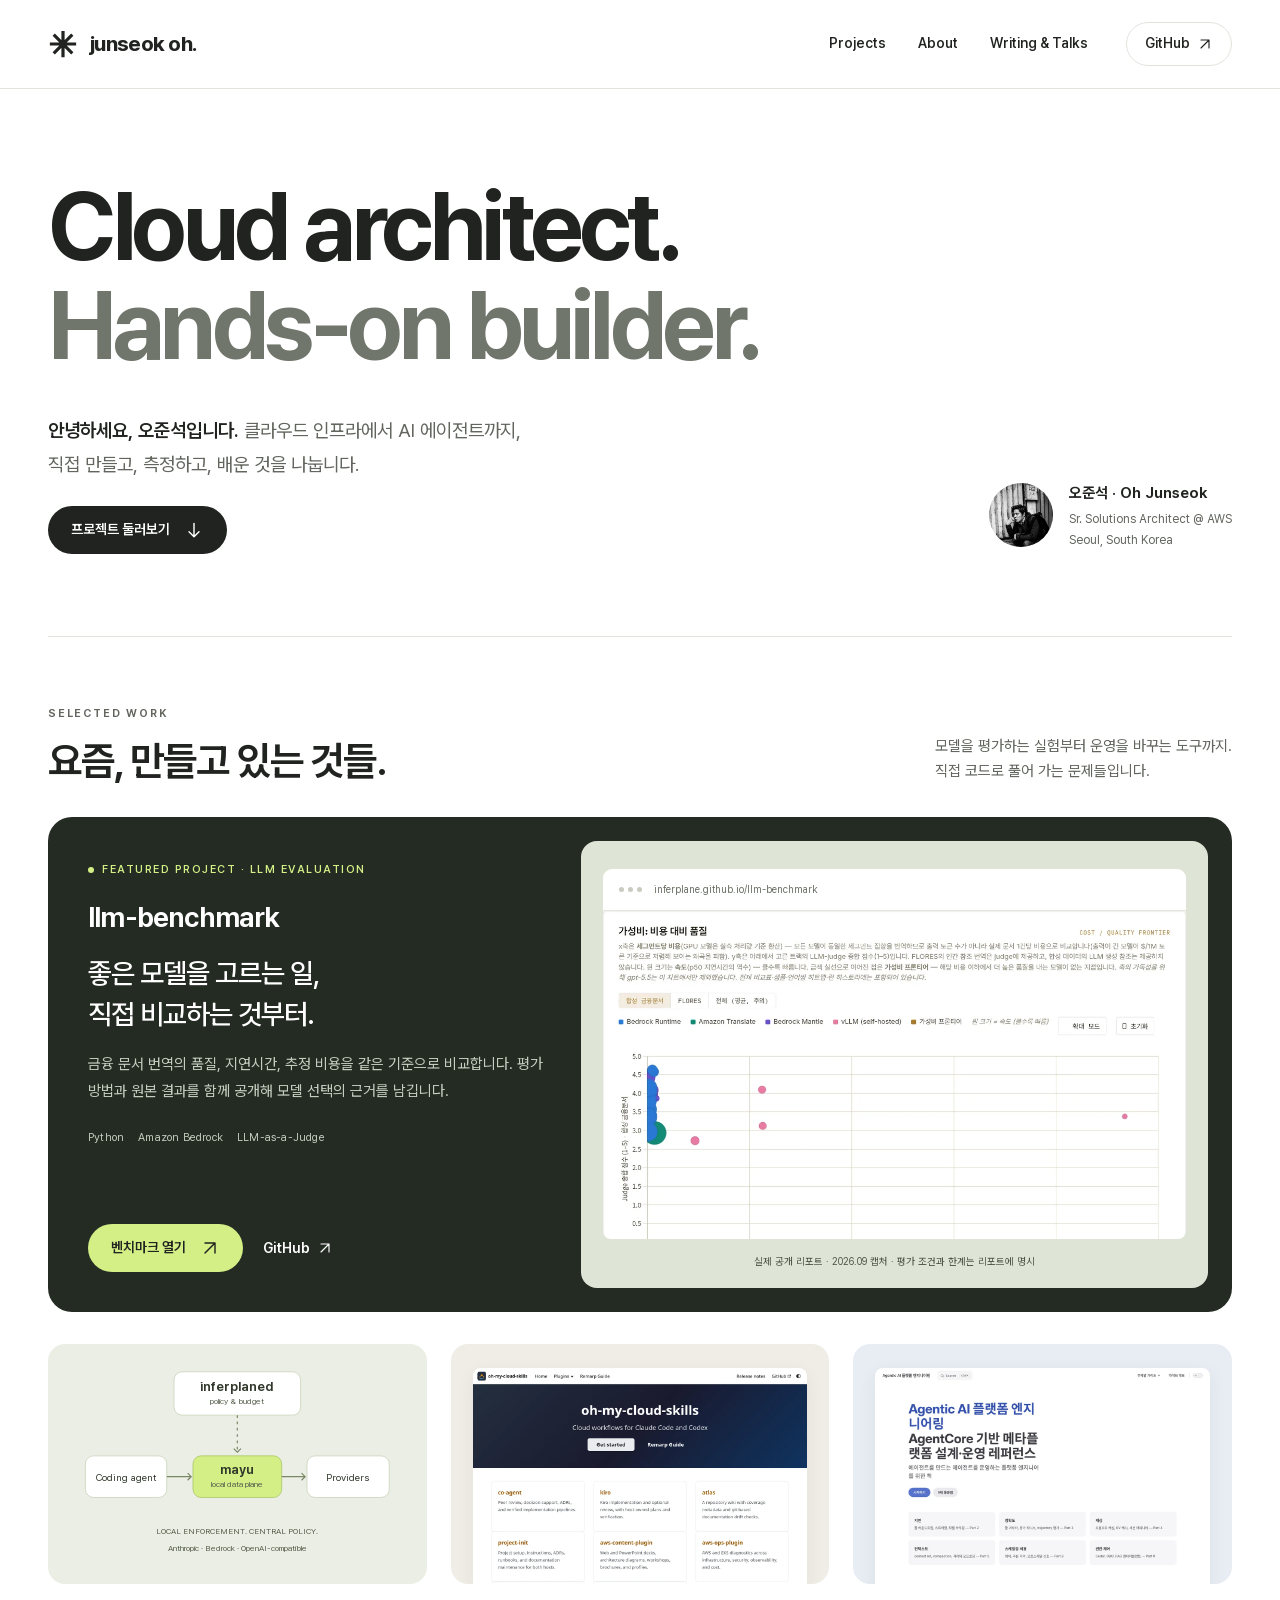
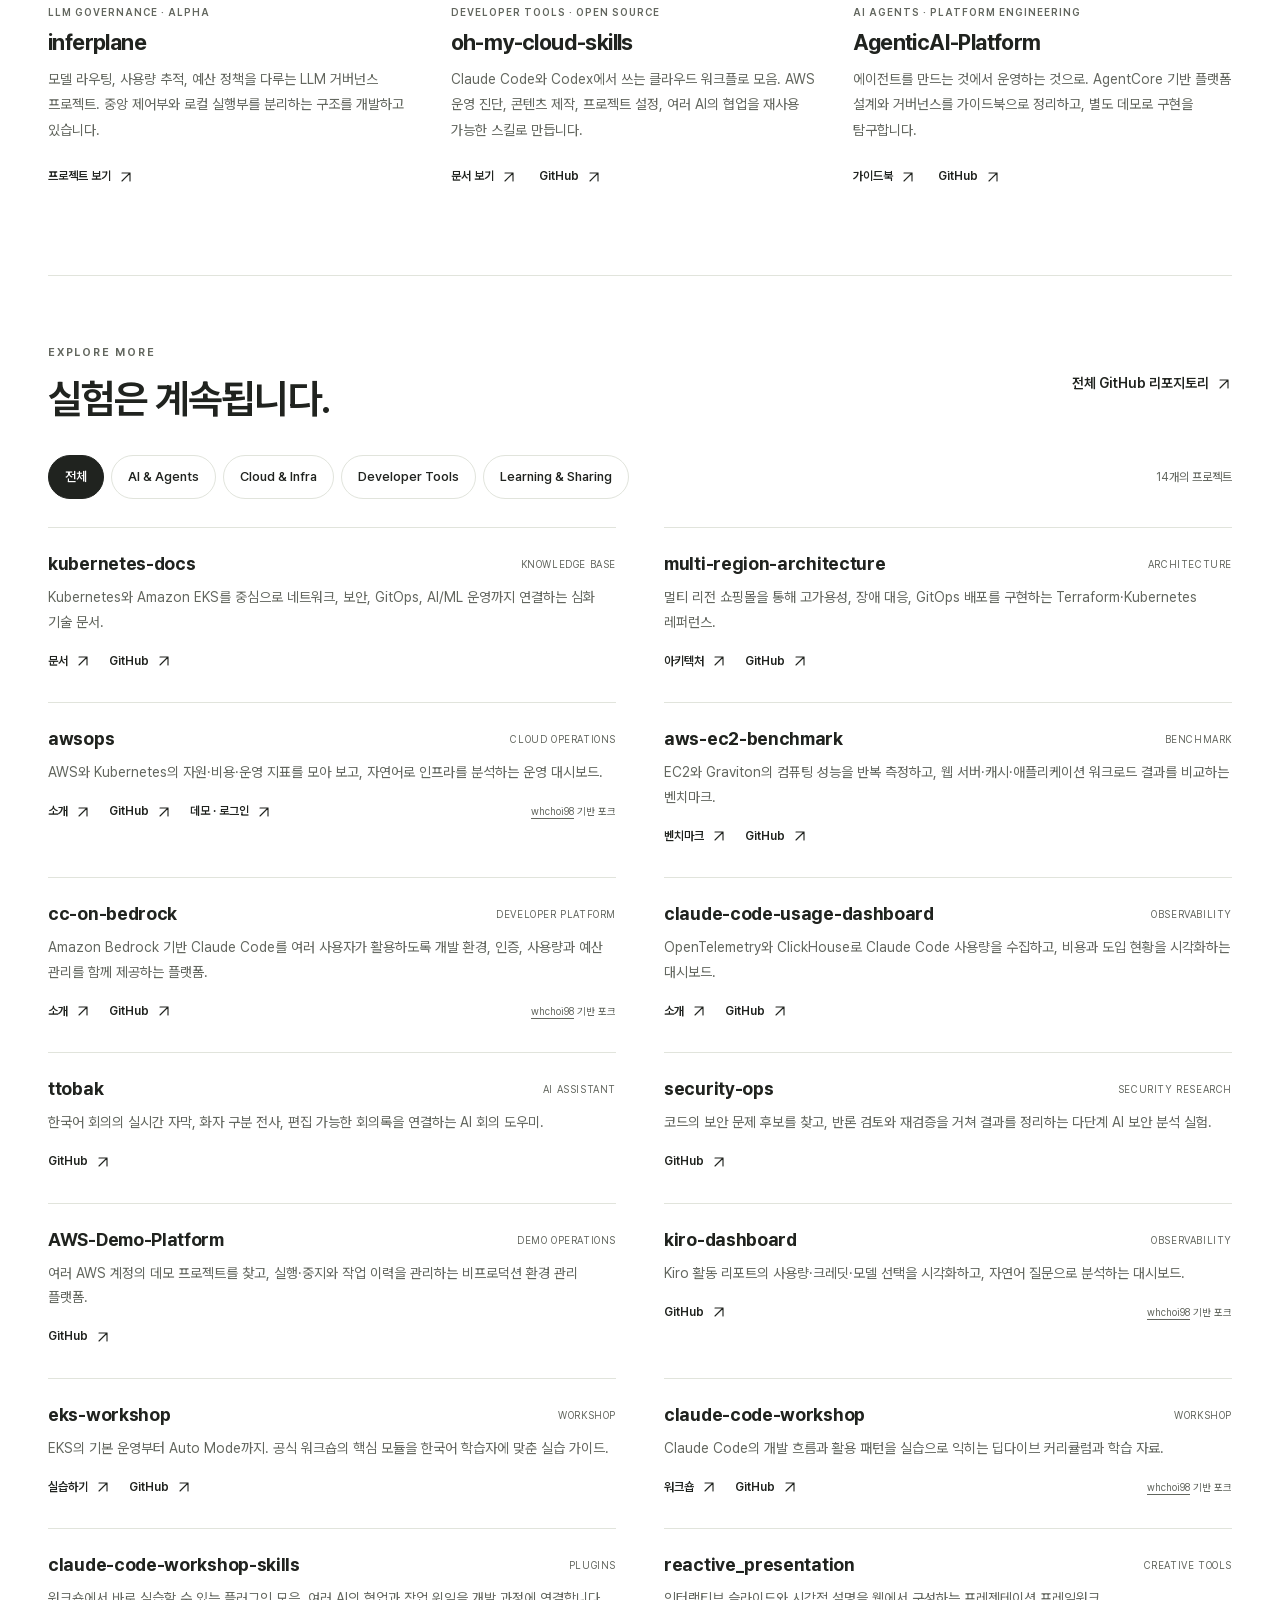
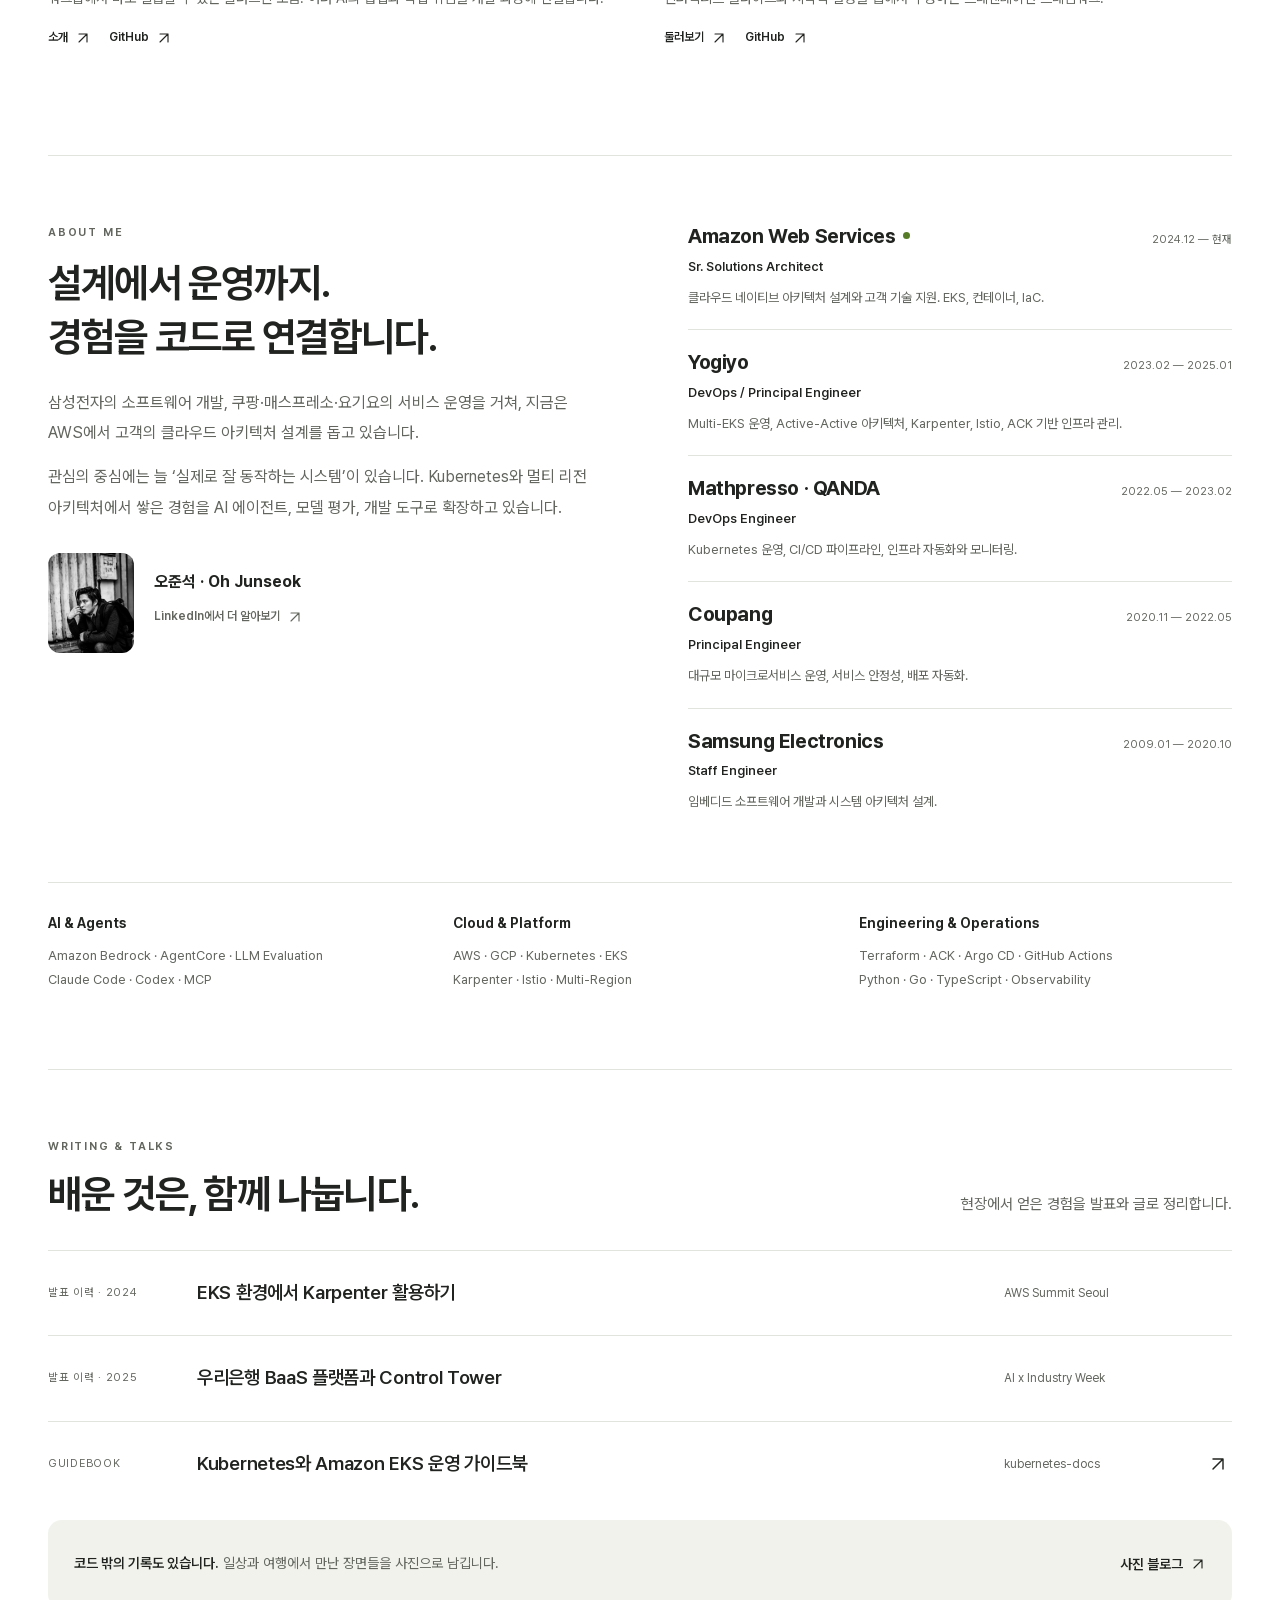
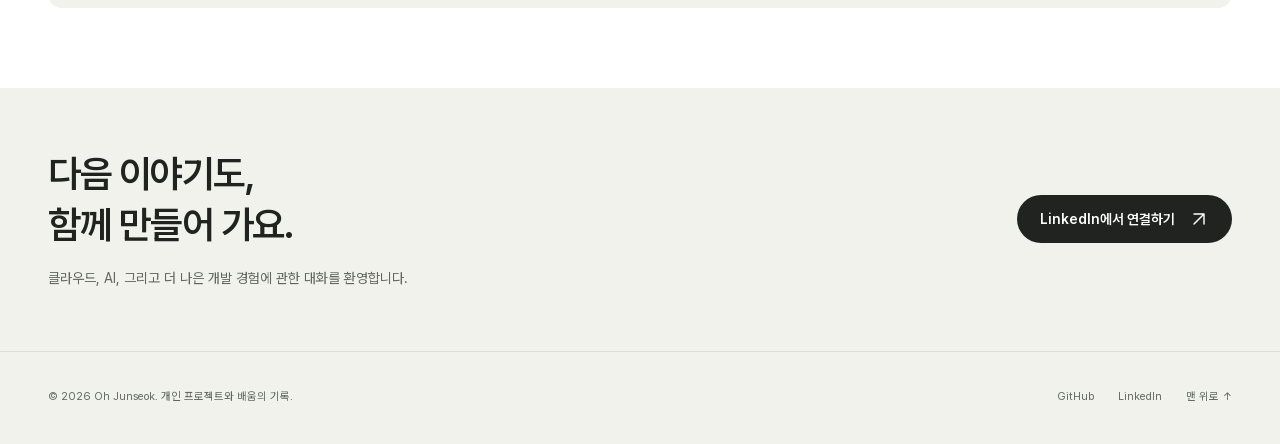
==== commit 850a2b2e: "Redesign portfolio around hands-on AI and cloud projects" ====
--- a/index.html
+++ b/index.html
@@ -1,590 +1,2406 @@
-<!DOCTYPE html>
+<!doctype html>
 <html lang="ko">
-<head>
-  <meta charset="UTF-8">
-  <meta name="viewport" content="width=device-width, initial-scale=1.0">
-  <title>Oh Junseok | Sr. Solutions Architect @ AWS</title>
-  <meta name="description" content="Cloud & Kubernetes specialist. AWS Sr. Solutions Architect. Formerly Samsung, Coupang, Mathpresso, Yogiyo.">
-  <link rel="icon" href="assets/img/me.jpg">
-  <script async src="https://pagead2.googlesyndication.com/pagead/js/adsbygoogle.js?client=ca-pub-6267917556914416"
-     crossorigin="anonymous"></script>
-  <script async src="https://www.googletagmanager.com/gtag/js?id=G-GWVLEW5JLL"></script>
-  <script>window.dataLayer=window.dataLayer||[];function gtag(){dataLayer.push(arguments)};gtag('js',new Date());gtag('config','G-GWVLEW5JLL');</script>
-  <style>
-    *, *::before, *::after { margin: 0; padding: 0; box-sizing: border-box; }
-
-    :root {
-      --bg: #0d1117;
-      --card: #161b22;
-      --text: #e6edf3;
-      --text-secondary: #8b949e;
-      --accent: #FF9900;
-      --border: #30363d;
-      --tag-bg: #1f2937;
-    }
-
-    html { scroll-behavior: smooth; }
-
-    body {
-      font-family: -apple-system, BlinkMacSystemFont, "Segoe UI", Helvetica, Arial, sans-serif, "Apple Color Emoji", "Segoe UI Emoji";
-      background: var(--bg);
-      color: var(--text);
-      line-height: 1.6;
-      min-height: 100vh;
-    }
-
-    a { color: var(--accent); text-decoration: none; transition: opacity 0.2s; }
-    a:hover { opacity: 0.8; }
-    :focus-visible { outline: 2px solid var(--accent); outline-offset: 2px; }
-    @media (prefers-reduced-motion: reduce) {
-      * { transition: none !important; transform: none !important; }
-      html { scroll-behavior: auto; }
-    }
-
-    /* Header */
-    .header {
-      display: flex;
-      justify-content: space-between;
-      align-items: center;
-      padding: 1.25rem 2rem;
-      border-bottom: 1px solid var(--border);
-      position: sticky;
-      top: 0;
-      background: var(--bg);
-      z-index: 100;
-    }
-    .header-name { font-size: 1.25rem; font-weight: 700; color: var(--text); }
-    .header-links { display: flex; gap: 1rem; }
-    .header-links a {
-      color: var(--text-secondary);
-      font-size: 0.875rem;
-      display: flex;
-      align-items: center;
-      gap: 0.375rem;
-    }
-    .header-links a:hover { color: var(--accent); }
-    .header-links svg { width: 18px; height: 18px; fill: currentColor; }
-
-    /* Main layout */
-    .main {
-      display: grid;
-      grid-template-columns: 280px 1fr;
-      max-width: 1100px;
-      margin: 0 auto;
-      gap: 3rem;
-      padding: 2.5rem 2rem;
-    }
-
-    /* Sidebar */
-    .sidebar {
-      position: sticky;
-      top: 80px;
-      align-self: start;
-    }
-    .sidebar-card {
-      background: var(--card);
-      border: 1px solid var(--border);
-      border-radius: 12px;
-      padding: 2rem 1.5rem;
-      text-align: center;
-    }
-    .avatar {
-      width: 120px;
-      height: 120px;
-      border-radius: 50%;
-      object-fit: cover;
-      border: 3px solid var(--accent);
-      margin: 0 auto 1.25rem;
-    }
-    .sidebar-name { font-size: 1.375rem; font-weight: 700; margin-bottom: 0.25rem; }
-    .sidebar-title { color: var(--accent); font-size: 0.9rem; font-weight: 600; margin-bottom: 0.125rem; }
-    .sidebar-org { color: var(--text-secondary); font-size: 0.875rem; margin-bottom: 0.75rem; }
-    .sidebar-location { color: var(--text-secondary); font-size: 0.8rem; margin-bottom: 1.25rem; display: flex; align-items: center; justify-content: center; gap: 0.375rem; }
-    .sidebar-links { display: flex; flex-direction: column; gap: 0.625rem; }
-    .sidebar-links a {
-      display: flex;
-      align-items: center;
-      gap: 0.5rem;
-      color: var(--text-secondary);
-      font-size: 0.85rem;
-      padding: 0.5rem 0.75rem;
-      border-radius: 8px;
-      transition: background 0.2s, color 0.2s;
-    }
-    .sidebar-links a:hover { background: var(--tag-bg); color: var(--accent); }
-    .sidebar-links svg { width: 16px; height: 16px; fill: currentColor; flex-shrink: 0; }
-
-    /* Content */
-    .content { min-width: 0; }
-
-    .section { margin-bottom: 3rem; }
-    .section-title {
-      font-size: 1.5rem;
-      font-weight: 700;
-      margin-bottom: 1.25rem;
-      padding-bottom: 0.5rem;
-      border-bottom: 2px solid var(--border);
-    }
-    .section-title span { color: var(--accent); }
-
-    /* About */
-    .about-text { color: var(--text-secondary); font-size: 1rem; line-height: 1.8; }
-
-    /* Experience */
-    .timeline { position: relative; padding-left: 1.5rem; }
-    .timeline::before {
-      content: '';
-      position: absolute;
-      left: 0;
-      top: 0.5rem;
-      bottom: 0.5rem;
-      width: 2px;
-      background: var(--border);
-    }
-    .timeline-item {
-      position: relative;
-      margin-bottom: 1.75rem;
-      padding-left: 1.25rem;
-    }
-    .timeline-item::before {
-      content: '';
-      position: absolute;
-      left: -1.5rem;
-      top: 0.55rem;
-      width: 10px;
-      height: 10px;
-      border-radius: 50%;
-      background: var(--border);
-      border: 2px solid var(--bg);
-    }
-    .timeline-item:first-child::before { background: var(--accent); }
-    .timeline-period { font-size: 0.8rem; color: var(--text-secondary); margin-bottom: 0.25rem; }
-    .timeline-role { font-size: 1.05rem; font-weight: 600; }
-    .timeline-company { color: var(--accent); font-weight: 600; }
-    .timeline-desc { font-size: 0.875rem; color: var(--text-secondary); margin-top: 0.375rem; line-height: 1.6; }
-
-    /* Skills */
-    .skills-category { margin-bottom: 1.25rem; }
-    .skills-category-name { font-size: 0.85rem; font-weight: 600; color: var(--text-secondary); margin-bottom: 0.5rem; text-transform: uppercase; letter-spacing: 0.5px; }
-    .skills-tags { display: flex; flex-wrap: wrap; gap: 0.5rem; }
-    .skill-tag {
-      background: var(--tag-bg);
-      border: 1px solid var(--border);
-      border-radius: 6px;
-      padding: 0.375rem 0.75rem;
-      font-size: 0.825rem;
-      color: var(--text);
-      transition: border-color 0.2s, color 0.2s;
-    }
-    .skill-tag:hover { border-color: var(--accent); color: var(--accent); }
-
-    /* Featured */
-    .featured-grid {
-      display: grid;
-      grid-template-columns: repeat(auto-fill, minmax(260px, 1fr));
-      gap: 1rem;
-    }
-    .featured-card {
-      background: var(--card);
-      border: 1px solid var(--border);
-      border-radius: 10px;
-      padding: 1.25rem;
-      transition: border-color 0.2s, transform 0.2s;
-      display: flex;
-      flex-direction: column;
-    }
-    .featured-card:hover { border-color: var(--accent); transform: translateY(-2px); }
-    .featured-label {
-      font-size: 0.7rem;
-      text-transform: uppercase;
-      letter-spacing: 0.5px;
-      color: var(--accent);
-      font-weight: 600;
-      margin-bottom: 0.5rem;
-    }
-    .featured-title { font-size: 1rem; font-weight: 600; margin-bottom: 0.5rem; line-height: 1.4; }
-    .featured-desc { font-size: 0.825rem; color: var(--text-secondary); line-height: 1.5; flex: 1; }
-    .featured-link {
-      margin-top: 0.75rem;
-      font-size: 0.8rem;
-      color: var(--accent);
-      font-weight: 600;
-      display: inline-flex;
-      align-items: center;
-      gap: 0.25rem;
-    }
-
-    /* Projects */
-    .project-group { margin-bottom: 1.5rem; }
-    .project-group-name { font-size: 0.85rem; font-weight: 600; color: var(--text-secondary); margin-bottom: 0.75rem; text-transform: uppercase; letter-spacing: 0.5px; }
-    .project-links { margin-top: 0.75rem; display: flex; gap: 1rem; font-size: 0.8rem; font-weight: 600; }
-
-    /* Footer */
-    .footer {
-      border-top: 1px solid var(--border);
-      text-align: center;
-      padding: 2rem;
-      color: var(--text-secondary);
-      font-size: 0.8rem;
-    }
-    .footer a { color: var(--text-secondary); }
-    .footer a:hover { color: var(--accent); }
-
-    /* Responsive */
-    @media (max-width: 768px) {
-      .main {
-        grid-template-columns: 1fr;
-        padding: 1.5rem 1rem;
-        gap: 2rem;
-      }
-      .sidebar { position: static; }
-      .header { padding: 1rem; }
-      .featured-grid { grid-template-columns: 1fr; }
-    }
-  </style>
-</head>
-<body>
-
-  <!-- Header -->
-  <header class="header">
-    <div class="header-name">Oh Junseok</div>
-    <nav class="header-links">
-      <a href="https://github.com/Atom-oh" target="_blank" rel="noopener">
-        <svg viewBox="0 0 16 16" aria-hidden="true"><path d="M8 0C3.58 0 0 3.58 0 8c0 3.54 2.29 6.53 5.47 7.59.4.07.55-.17.55-.38 0-.19-.01-.82-.01-1.49-2.01.37-2.53-.49-2.69-.94-.09-.23-.48-.94-.82-1.13-.28-.15-.68-.52-.01-.53.63-.01 1.08.58 1.23.82.72 1.21 1.87.87 2.33.66.07-.52.28-.87.51-1.07-1.78-.2-3.64-.89-3.64-3.95 0-.87.31-1.59.82-2.15-.08-.2-.36-1.02.08-2.12 0 0 .67-.21 2.2.82.64-.18 1.32-.27 2-.27.68 0 1.36.09 2 .27 1.53-1.04 2.2-.82 2.2-.82.44 1.1.16 1.92.08 2.12.51.56.82 1.27.82 2.15 0 3.07-1.87 3.75-3.65 3.95.29.25.54.73.54 1.48 0 1.07-.01 1.93-.01 2.2 0 .21.15.46.55.38A8.013 8.013 0 0016 8c0-4.42-3.58-8-8-8z"/></svg>
-        GitHub
-      </a>
-      <a href="https://www.linkedin.com/in/oh-junseok/" target="_blank" rel="noopener">
-        <svg viewBox="0 0 24 24" aria-hidden="true"><path d="M20.447 20.452h-3.554v-5.569c0-1.328-.027-3.037-1.852-3.037-1.853 0-2.136 1.445-2.136 2.939v5.667H9.351V9h3.414v1.561h.046c.477-.9 1.637-1.85 3.37-1.85 3.601 0 4.267 2.37 4.267 5.455v6.286zM5.337 7.433a2.062 2.062 0 01-2.063-2.065 2.064 2.064 0 112.063 2.065zm1.782 13.019H3.555V9h3.564v11.452zM22.225 0H1.771C.792 0 0 .774 0 1.729v20.542C0 23.227.792 24 1.771 24h20.451C23.2 24 24 23.227 24 22.271V1.729C24 .774 23.2 0 22.222 0h.003z"/></svg>
-        LinkedIn
-      </a>
-    </nav>
-  </header>
-
-  <!-- Main -->
-  <div class="main">
-
-    <!-- Sidebar -->
-    <aside class="sidebar">
-      <div class="sidebar-card">
-        <img class="avatar" src="assets/img/me.jpg" alt="Oh Junseok">
-        <h1 class="sidebar-name">Oh Junseok</h1>
-        <div class="sidebar-title">Sr. Solutions Architect</div>
-        <div class="sidebar-org">Amazon Web Services</div>
-        <div class="sidebar-location">
-          <svg width="14" height="14" viewBox="0 0 24 24" fill="none" stroke="currentColor" stroke-width="2" stroke-linecap="round" stroke-linejoin="round" aria-hidden="true"><path d="M21 10c0 7-9 13-9 13s-9-6-9-13a9 9 0 0118 0z"/><circle cx="12" cy="10" r="3"/></svg>
-          Seoul, South Korea
+  <head>
+    <meta charset="UTF-8" />
+    <meta name="viewport" content="width=device-width, initial-scale=1.0" />
+    <meta name="theme-color" content="#ffffff" />
+    <title>오준석 · Oh Junseok — Cloud Architect &amp; AI Builder</title>
+    <meta
+      name="description"
+      content="AWS Sr. Solutions Architect 오준석의 프로젝트와 기록. LLM 벤치마크, AI 에이전트, 클라우드 플랫폼, Kubernetes와 오픈소스 도구를 만들고 배운 것을 나눕니다."
+    />
+    <link rel="canonical" href="https://www.atomai.click/" />
+    <meta property="og:type" content="website" />
+    <meta property="og:locale" content="ko_KR" />
+    <meta
+      property="og:title"
+      content="Oh Junseok — Cloud architect. Hands-on builder."
+    />
+    <meta
+      property="og:description"
+      content="클라우드 인프라에서 AI 에이전트까지. 직접 만들고, 측정하고, 배운 것을 나눕니다."
+    />
+    <meta property="og:url" content="https://www.atomai.click/" />
+    <meta
+      property="og:image"
+      content="https://www.atomai.click/assets/img/social-card.png"
+    />
+    <meta name="twitter:card" content="summary_large_image" />
+    <link rel="icon" href="assets/img/me.jpg" />
+    <link
+      rel="preload"
+      href="assets/fonts/PretendardVariable.woff2"
+      as="font"
+      type="font/woff2"
+      crossorigin
+    />
+    <script
+      async
+      src="https://pagead2.googlesyndication.com/pagead/js/adsbygoogle.js?client=ca-pub-6267917556914416"
+      crossorigin="anonymous"
+    ></script>
+    <script
+      async
+      src="https://www.googletagmanager.com/gtag/js?id=G-GWVLEW5JLL"
+    ></script>
+    <script>
+      window.dataLayer = window.dataLayer || [];
+      function gtag() {
+        dataLayer.push(arguments);
+      }
+      gtag("js", new Date());
+      gtag("config", "G-GWVLEW5JLL");
+    </script>
+    <style>
+      @font-face {
+        font-family: Pretendard;
+        font-style: normal;
+        font-weight: 45 920;
+        font-display: swap;
+        src: url("assets/fonts/PretendardVariable.woff2") format("woff2");
+      }
+      :root {
+        --paper: #fff;
+        --ink: #20231f;
+        --muted: #62665e;
+        --line: #e1e4dc;
+        --wash: #f0f2eb;
+        --lime: #d4ef86;
+        --radius: 24px;
+      }
+      *,
+      *::before,
+      *::after {
+        box-sizing: border-box;
+      }
+      html {
+        scroll-behavior: smooth;
+        scroll-padding-top: 100px;
+      }
+      body {
+        margin: 0;
+        background: var(--paper);
+        color: var(--ink);
+        font-family:
+          Pretendard,
+          -apple-system,
+          BlinkMacSystemFont,
+          "Segoe UI",
+          sans-serif;
+        font-size: 17px;
+        line-height: 1.7;
+        -webkit-font-smoothing: antialiased;
+      }
+      h1,
+      h2,
+      h3,
+      p,
+      figure {
+        margin: 0;
+      }
+      h1,
+      h2,
+      h3 {
+        line-height: 1.2;
+        word-break: keep-all;
+      }
+      a {
+        color: inherit;
+        text-decoration: none;
+      }
+      button {
+        font: inherit;
+        color: inherit;
+        cursor: pointer;
+      }
+      button,
+      a {
+        -webkit-tap-highlight-color: transparent;
+        touch-action: manipulation;
+      }
+      a:focus-visible,
+      button:focus-visible {
+        outline: 3px solid #567b17;
+        outline-offset: 5px;
+      }
+      ::selection {
+        background: var(--lime);
+        color: var(--ink);
+      }
+      img {
+        display: block;
+        max-width: 100%;
+      }
+      [hidden] {
+        display: none !important;
+      }
+      .container {
+        width: min(1240px, calc(100% - 96px));
+        margin-inline: auto;
+      }
+      .icon {
+        width: 20px;
+        height: 20px;
+        fill: none;
+        stroke: currentColor;
+        stroke-width: 1.7;
+        stroke-linecap: round;
+        stroke-linejoin: round;
+        flex-shrink: 0;
+      }
+      .sr-only {
+        position: absolute;
+        width: 1px;
+        height: 1px;
+        margin: -1px;
+        padding: 0;
+        overflow: hidden;
+        clip: rect(0, 0, 0, 0);
+        white-space: nowrap;
+        border: 0;
+      }
+      .skip-link {
+        position: fixed;
+        top: -100px;
+        left: 20px;
+        z-index: 100;
+        background: var(--ink);
+        color: white;
+        padding: 12px 20px;
+        border-radius: 8px;
+      }
+      .skip-link:focus {
+        top: 16px;
+      }
+      .header {
+        position: sticky;
+        top: 0;
+        z-index: 20;
+        background: rgba(255, 255, 255, 0.96);
+        border-bottom: 1px solid var(--line);
+      }
+      .header-inner {
+        min-height: 88px;
+        display: flex;
+        align-items: center;
+        justify-content: space-between;
+        gap: 24px;
+      }
+      .brand {
+        display: inline-flex;
+        align-items: center;
+        gap: 11px;
+        font-size: 21px;
+        font-weight: 730;
+        letter-spacing: -0.7px;
+        white-space: nowrap;
+      }
+      .brand-mark {
+        width: 30px;
+        height: 30px;
+      }
+      .nav {
+        display: flex;
+        align-items: center;
+        gap: 32px;
+        font-size: 14px;
+        font-weight: 540;
+      }
+      .nav a {
+        padding-block: 12px;
+      }
+      .nav a:hover {
+        color: #567b17;
+      }
+      .nav .nav-github {
+        display: inline-flex;
+        gap: 7px;
+        align-items: center;
+        border: 1px solid var(--line);
+        border-radius: 100px;
+        padding: 9px 18px;
+        margin-left: 6px;
+      }
+      .nav-github .icon {
+        width: 16px;
+        height: 16px;
+      }
+      .menu-toggle {
+        display: none;
+        border: 1px solid var(--line);
+        border-radius: 100px;
+        background: white;
+        padding: 8px 14px;
+        font-size: 14px;
+        align-items: center;
+        gap: 8px;
+        min-height: 44px;
+      }
+      .hero {
+        padding-block: 88px 82px;
+      }
+      .hero h1 {
+        font-size: clamp(64px, 7.5vw, 104px);
+        line-height: 1.035;
+        font-weight: 680;
+        letter-spacing: -5.5px;
+      }
+      .hero h1 span {
+        display: block;
+      }
+      .hero h1 .secondary {
+        color: #70766b;
+      }
+      .hero-bottom {
+        margin-top: 38px;
+        display: flex;
+        justify-content: space-between;
+        align-items: flex-end;
+        gap: 40px;
+      }
+      .hero-description {
+        font-size: 19px;
+        color: var(--muted);
+        line-height: 1.8;
+        word-break: keep-all;
+      }
+      .hero-description strong {
+        color: var(--ink);
+        font-weight: 600;
+      }
+      .button {
+        display: inline-flex;
+        align-items: center;
+        justify-content: center;
+        gap: 14px;
+        min-height: 48px;
+        padding: 13px 22px;
+        border: 1px solid transparent;
+        border-radius: 100px;
+        font-size: 14px;
+        font-weight: 600;
+        line-height: 1.4;
+        transition:
+          background 0.18s,
+          transform 0.18s;
+      }
+      .button:hover {
+        transform: translateY(-2px);
+      }
+      .button-dark {
+        background: var(--ink);
+        color: white;
+      }
+      .button-dark:hover {
+        background: #3d4535;
+      }
+      .button-lime {
+        background: var(--lime);
+        color: var(--ink);
+      }
+      .button-lime:hover {
+        background: #e1f8a5;
+      }
+      .hero .button {
+        margin-top: 24px;
+      }
+      .identity {
+        display: flex;
+        align-items: center;
+        gap: 16px;
+        padding-bottom: 4px;
+        flex-shrink: 0;
+      }
+      .identity img {
+        width: 64px;
+        height: 64px;
+        border-radius: 50%;
+        object-fit: cover;
+        filter: grayscale(1);
+      }
+      .identity-name {
+        font-size: 15px;
+        font-weight: 650;
+        margin-bottom: 3px;
+      }
+      .identity-role {
+        font-size: 12px;
+        color: var(--muted);
+        line-height: 1.7;
+      }
+      .section {
+        padding-block: 68px 76px;
+        border-top: 1px solid var(--line);
+      }
+      .section-top {
+        display: flex;
+        justify-content: space-between;
+        gap: 32px;
+        align-items: flex-end;
+        margin-bottom: 32px;
+      }
+      .eyebrow {
+        display: block;
+        font-size: 11px;
+        letter-spacing: 1.8px;
+        font-weight: 650;
+        text-transform: uppercase;
+        margin-bottom: 13px;
+        color: var(--muted);
+      }
+      .section h2 {
+        font-size: 40px;
+        letter-spacing: -1.8px;
+        font-weight: 650;
+      }
+      .section-intro {
+        font-size: 15px;
+        color: var(--muted);
+        max-width: 360px;
+        word-break: keep-all;
+      }
+      .text-link {
+        display: inline-flex;
+        align-items: center;
+        gap: 7px;
+        font-size: 14px;
+        font-weight: 600;
+        line-height: 1.6;
+        min-height: 44px;
+      }
+      .text-link:hover {
+        text-decoration: underline;
+        text-underline-offset: 5px;
+      }
+      .text-link .icon {
+        width: 16px;
+        height: 16px;
+      }
+      .benchmark {
+        display: grid;
+        grid-template-columns: 0.9fr 1.1fr;
+        background: #242b23;
+        color: #fff;
+        border-radius: var(--radius);
+        overflow: hidden;
+      }
+      .benchmark-copy {
+        padding: 44px 36px 40px 40px;
+        display: flex;
+        flex-direction: column;
+        align-items: flex-start;
+      }
+      .featured-label {
+        color: var(--lime);
+        font-size: 11px;
+        font-weight: 550;
+        letter-spacing: 1.5px;
+        margin-bottom: 22px;
+        display: flex;
+        align-items: center;
+        gap: 8px;
+      }
+      .featured-label::before {
+        content: "";
+        width: 6px;
+        height: 6px;
+        border-radius: 50%;
+        background: currentColor;
+      }
+      .benchmark h3 {
+        font-size: 28px;
+        letter-spacing: -0.8px;
+        font-weight: 650;
+      }
+      .benchmark-headline {
+        font-size: 28px;
+        line-height: 1.45;
+        font-weight: 500;
+        letter-spacing: -1px;
+        margin-top: 18px;
+        word-break: keep-all;
+      }
+      .benchmark-description {
+        color: #c5cdbf;
+        font-size: 15px;
+        margin-top: 17px;
+        line-height: 1.8;
+        word-break: keep-all;
+      }
+      .tech-line {
+        font-size: 11px;
+        letter-spacing: 0.2px;
+        display: flex;
+        flex-wrap: wrap;
+        gap: 6px 14px;
+        color: var(--muted);
+      }
+      .benchmark .tech-line {
+        margin-top: 24px;
+        color: #c5cdbf;
+      }
+      .project-actions {
+        display: flex;
+        flex-wrap: wrap;
+        align-items: center;
+        gap: 20px;
+      }
+      .benchmark .project-actions {
+        margin-top: auto;
+        padding-top: 30px;
+      }
+      .benchmark-visual {
+        position: relative;
+        align-self: stretch;
+        min-width: 0;
+        background: #dfe5d6;
+        margin: 24px 24px 24px 0;
+        border-radius: 16px;
+        padding: 28px 22px 18px;
+        display: flex;
+        flex-direction: column;
+        justify-content: center;
+      }
+      .browser-bar {
+        background: #fff;
+        display: flex;
+        align-items: center;
+        gap: 12px;
+        padding: 12px 16px;
+        border-radius: 9px 9px 0 0;
+        font-size: 10px;
+        color: #676d61;
+        border-bottom: 1px solid #e5e6dd;
+      }
+      .browser-dots {
+        display: flex;
+        gap: 4px;
+      }
+      .browser-dots i {
+        width: 5px;
+        height: 5px;
+        border-radius: 50%;
+        background: #c8cbbf;
+      }
+      .browser-address {
+        overflow: hidden;
+        text-overflow: ellipsis;
+        white-space: nowrap;
+      }
+      .benchmark-visual img {
+        width: 100%;
+        height: 328px;
+        object-fit: cover;
+        object-position: top;
+        border-radius: 0 0 8px 8px;
+      }
+      .benchmark-visual figcaption {
+        font-size: 10px;
+        color: #52594a;
+        margin-top: 14px;
+        text-align: center;
+      }
+      .selected-grid {
+        display: grid;
+        grid-template-columns: repeat(3, minmax(0, 1fr));
+        gap: 24px;
+        margin-top: 32px;
+      }
+      .work {
+        min-width: 0;
+      }
+      .work-visual {
+        display: block;
+        height: 240px;
+        border-radius: 17px;
+        overflow: hidden;
+        position: relative;
+        transition: transform 0.2s;
+      }
+      a.work-visual:hover {
+        transform: translateY(-3px);
+      }
+      .work-image {
+        padding: 24px 22px 0;
+        background: #f0ede7;
+      }
+      .work-image.platform {
+        background: #e8edf3;
+      }
+      .work-image img {
+        width: 100%;
+        height: auto;
+        min-height: 100%;
+        object-fit: cover;
+        object-position: top;
+        border-radius: 8px 8px 0 0;
+        box-shadow: 0 5px 18px #232b2110;
+      }
+      .work-type {
+        margin-top: 20px;
+        margin-bottom: 8px;
+        font-size: 10px;
+        color: var(--muted);
+        font-weight: 600;
+        letter-spacing: 1px;
+        text-transform: uppercase;
+      }
+      .work h3 {
+        font-size: 22px;
+        letter-spacing: -0.6px;
+      }
+      .work-description {
+        font-size: 14px;
+        color: var(--muted);
+        line-height: 1.8;
+        margin-top: 12px;
+        word-break: keep-all;
+      }
+      .work .project-actions {
+        gap: 22px;
+        margin-top: 12px;
+      }
+      .work .text-link {
+        font-size: 12px;
+      }
+      .inferplane-visual {
+        background: #ebeee4;
+        display: flex;
+        align-items: center;
+        justify-content: center;
+      }
+      .architecture {
+        width: 100%;
+        height: 100%;
+        padding: 16px 18px;
+      }
+      .architecture text {
+        font-family: Pretendard, sans-serif;
+        fill: #30382b;
+        font-size: 11px;
+        text-anchor: middle;
+      }
+      .architecture .diagram-title {
+        font-size: 14px;
+        font-weight: 650;
+      }
+      .architecture .diagram-small {
+        font-size: 9px;
+        fill: #5b6451;
+      }
+      .architecture .node {
+        fill: #fff;
+        stroke: #cfd7c1;
+      }
+      .architecture .node-active {
+        fill: #d4ef86;
+        stroke: #b2ca71;
+      }
+      .architecture .connection {
+        fill: none;
+        stroke: #7a8767;
+        stroke-width: 1.3;
+      }
+      .architecture .policy {
+        stroke-dasharray: 3 4;
+      }
+      .explorer-head {
+        align-items: center;
+      }
+      .filters {
+        display: flex;
+        flex-wrap: wrap;
+        gap: 7px;
+        margin-bottom: 28px;
+      }
+      .filter {
+        border: 1px solid var(--line);
+        border-radius: 100px;
+        background: white;
+        padding: 9px 16px;
+        min-height: 44px;
+        font-size: 13px;
+        font-weight: 530;
+        line-height: 1.4;
+      }
+      .filter[aria-pressed="true"] {
+        background: var(--ink);
+        border-color: var(--ink);
+        color: white;
+      }
+      .filter:hover {
+        border-color: var(--ink);
+      }
+      .project-count {
+        margin-left: auto;
+        align-self: center;
+        font-size: 12px;
+        color: var(--muted);
+      }
+      .project-list {
+        display: grid;
+        grid-template-columns: 1fr 1fr;
+        column-gap: 48px;
+      }
+      .project {
+        padding: 25px 0 23px;
+        border-top: 1px solid var(--line);
+        min-width: 0;
+      }
+      .project-top {
+        display: flex;
+        gap: 12px;
+        align-items: flex-start;
+        justify-content: space-between;
+      }
+      .project h3 {
+        font-size: 18px;
+        letter-spacing: -0.3px;
+        overflow-wrap: anywhere;
+        word-break: normal;
+      }
+      .project-kind {
+        flex-shrink: 0;
+        font-size: 10px;
+        text-transform: uppercase;
+        letter-spacing: 0.6px;
+        color: var(--muted);
+        line-height: 2.2;
+      }
+      .project p {
+        margin-top: 10px;
+        color: var(--muted);
+        font-size: 14px;
+        line-height: 1.75;
+        word-break: keep-all;
+      }
+      .project .project-actions {
+        margin-top: 9px;
+        gap: 18px;
+      }
+      .project .text-link {
+        min-height: 36px;
+        font-size: 12px;
+      }
+      .fork-note {
+        font-size: 10px;
+        color: var(--muted);
+        margin-left: auto;
+      }
+      .fork-note a {
+        text-decoration: underline;
+        text-underline-offset: 3px;
+      }
+      .about-grid {
+        display: grid;
+        grid-template-columns: 1fr 1fr;
+        gap: 96px;
+      }
+      .about-intro h2 {
+        line-height: 1.35;
+      }
+      .about-intro p {
+        margin-top: 24px;
+        font-size: 16px;
+        color: var(--muted);
+        line-height: 1.9;
+        word-break: keep-all;
+      }
+      .about-intro p + p {
+        margin-top: 14px;
+      }
+      .about-person {
+        display: flex;
+        gap: 20px;
+        align-items: center;
+        margin-top: 30px;
+      }
+      .about-person img {
+        width: 86px;
+        height: 100px;
+        border-radius: 12px;
+        object-fit: cover;
+        filter: grayscale(1);
+      }
+      .about-person strong {
+        display: block;
+        font-size: 16px;
+      }
+      .about-person .text-link {
+        font-size: 12px;
+        color: var(--muted);
+      }
+      .experience {
+        list-style: none;
+        padding: 0;
+        margin: 0;
+      }
+      .experience li {
+        padding: 20px 0;
+        border-top: 1px solid var(--line);
+      }
+      .experience li:first-child {
+        padding-top: 0;
+        border-top: 0;
+      }
+      .experience-heading {
+        display: flex;
+        justify-content: space-between;
+        align-items: baseline;
+        gap: 16px;
+      }
+      .experience h3 {
+        font-size: 20px;
+        letter-spacing: -0.4px;
+      }
+      .experience time,
+      .experience-period {
+        font-size: 11px;
+        color: var(--muted);
+        white-space: nowrap;
+      }
+      .experience-role {
+        margin-top: 6px;
+        font-size: 13px;
+        font-weight: 550;
+      }
+      .experience-description {
+        margin-top: 8px;
+        color: var(--muted);
+        font-size: 13px;
+        line-height: 1.8;
+        word-break: keep-all;
+      }
+      .current-company {
+        display: flex;
+        align-items: center;
+        gap: 8px;
+      }
+      .current-company::after {
+        content: "";
+        width: 7px;
+        height: 7px;
+        border-radius: 50%;
+        background: #577c27;
+      }
+      .expertise {
+        margin-top: 48px;
+        display: grid;
+        grid-template-columns: repeat(3, 1fr);
+        gap: 32px;
+        padding-top: 32px;
+        border-top: 1px solid var(--line);
+      }
+      .expertise h3 {
+        font-size: 14px;
+        font-weight: 650;
+      }
+      .expertise p {
+        color: var(--muted);
+        font-size: 13px;
+        line-height: 1.9;
+        margin-top: 12px;
+      }
+      .writing-list {
+        list-style: none;
+        margin: 0;
+        padding: 0;
+      }
+      .writing-list li {
+        border-top: 1px solid var(--line);
+      }
+      .writing-link {
+        display: grid;
+        grid-template-columns: 125px 1fr 180px 24px;
+        gap: 24px;
+        align-items: center;
+        padding: 28px 0;
+        transition: color 0.18s;
+      }
+      .writing-link:hover {
+        color: #54761f;
+      }
+      .writing-link.is-record:hover {
+        color: inherit;
+      }
+      .writing-type {
+        font-size: 11px;
+        color: var(--muted);
+        letter-spacing: 0.7px;
+        text-transform: uppercase;
+      }
+      .writing-link h3 {
+        font-size: 19px;
+        line-height: 1.5;
+        font-weight: 570;
+        letter-spacing: -0.3px;
+      }
+      .writing-context {
+        font-size: 12px;
+        color: var(--muted);
+      }
+      .personal-note {
+        display: flex;
+        align-items: center;
+        justify-content: space-between;
+        gap: 24px;
+        padding: 22px 26px;
+        margin-top: 14px;
+        border-radius: 14px;
+        background: var(--wash);
+      }
+      .personal-note p {
+        font-size: 14px;
+        color: var(--muted);
+      }
+      .personal-note strong {
+        color: var(--ink);
+        font-weight: 580;
+      }
+      .contact {
+        background: var(--wash);
+        margin-top: 4px;
+      }
+      .contact-inner {
+        display: flex;
+        justify-content: space-between;
+        align-items: center;
+        gap: 40px;
+        padding-block: 60px;
+      }
+      .contact h2 {
+        font-size: 38px;
+        line-height: 1.35;
+        font-weight: 600;
+        letter-spacing: -1.5px;
+      }
+      .contact p {
+        color: var(--muted);
+        font-size: 14px;
+        margin-top: 16px;
+      }
+      .footer {
+        border-top: 1px solid #dce0d4;
+        background: var(--wash);
+      }
+      .footer-inner {
+        display: flex;
+        justify-content: space-between;
+        align-items: center;
+        gap: 24px;
+        padding-block: 24px;
+        font-size: 11px;
+        color: var(--muted);
+      }
+      .footer-links {
+        display: flex;
+        gap: 24px;
+      }
+      .footer-links a {
+        display: inline-flex;
+        align-items: center;
+        min-height: 44px;
+      }
+      .footer a:hover {
+        color: var(--ink);
+      }
+      @media (min-width: 1440px) {
+        .hero {
+          padding-top: 96px;
+        }
+      }
+      @media (max-width: 1024px) {
+        .container {
+          width: calc(100% - 64px);
+        }
+        .hero h1 {
+          font-size: clamp(62px, 8.3vw, 90px);
+          letter-spacing: -4px;
+        }
+        .hero-bottom {
+          align-items: center;
+        }
+        .hero-description {
+          font-size: 17px;
+        }
+        .identity {
+          gap: 12px;
+        }
+        .identity img {
+          width: 52px;
+          height: 52px;
+        }
+        .benchmark {
+          grid-template-columns: 1fr 1fr;
+        }
+        .benchmark-copy {
+          padding: 32px 26px;
+        }
+        .benchmark-headline {
+          font-size: 25px;
+        }
+        .benchmark-visual {
+          padding: 18px 14px;
+          margin: 18px 18px 18px 0;
+        }
+        .benchmark-visual img {
+          height: 310px;
+        }
+        .selected-grid {
+          gap: 20px;
+        }
+        .work-visual {
+          height: 200px;
+        }
+        .work h3 {
+          font-size: 20px;
+        }
+        .work-image {
+          padding: 20px 16px 0;
+        }
+        .about-grid {
+          gap: 48px;
+        }
+        .section h2 {
+          font-size: 34px;
+        }
+        .writing-link {
+          grid-template-columns: 100px 1fr 140px 20px;
+          gap: 18px;
+        }
+      }
+      @media (max-width: 768px) {
+        html {
+          scroll-padding-top: 88px;
+        }
+        .container {
+          width: calc(100% - 40px);
+        }
+        .header-inner {
+          min-height: 72px;
+          flex-wrap: wrap;
+          gap: 0;
+        }
+        .brand {
+          font-size: 19px;
+        }
+        .brand-mark {
+          width: 26px;
+          height: 26px;
+        }
+        .nav {
+          width: 100%;
+          flex-wrap: wrap;
+          gap: 4px 22px;
+          padding-bottom: 14px;
+          font-size: 13px;
+        }
+        .nav .nav-github {
+          margin-left: 0;
+          padding: 7px 13px;
+        }
+        .js .menu-toggle {
+          display: inline-flex;
+        }
+        .js .nav {
+          display: none;
+        }
+        .js .nav.is-open {
+          display: flex;
+          padding-top: 8px;
+        }
+        .hero {
+          padding-block: 56px 50px;
+        }
+        .hero h1 {
+          font-size: clamp(41px, 8.7vw, 66px);
+          letter-spacing: -2.5px;
+          line-height: 1.1;
+        }
+        .hero-bottom {
+          margin-top: 25px;
+          align-items: flex-start;
+          flex-direction: column;
+          gap: 30px;
+        }
+        .hero-description {
+          font-size: 16px;
+        }
+        .hero-description br {
+          display: none;
+        }
+        .hero .button {
+          margin-top: 20px;
+        }
+        .identity {
+          padding-top: 22px;
+          border-top: 1px solid var(--line);
+          width: 100%;
+        }
+        .identity img {
+          width: 46px;
+          height: 46px;
+        }
+        .identity-name {
+          font-size: 13px;
+        }
+        .identity-role {
+          font-size: 11px;
+        }
+        .identity-role br {
+          display: none;
+        }
+        .identity-role span {
+          margin-left: 7px;
+        }
+        .section {
+          padding-block: 44px 48px;
+        }
+        .section-top {
+          flex-direction: column;
+          align-items: flex-start;
+          gap: 18px;
+          margin-bottom: 25px;
+        }
+        .section h2 {
+          font-size: 29px;
+          letter-spacing: -1.2px;
+        }
+        .section-intro {
+          font-size: 14px;
+        }
+        .eyebrow {
+          font-size: 10px;
+          margin-bottom: 11px;
+        }
+        .benchmark {
+          grid-template-columns: 1fr;
+          border-radius: 20px;
+        }
+        .benchmark-copy {
+          padding: 30px 26px;
+        }
+        .benchmark h3 {
+          font-size: 26px;
+        }
+        .benchmark-headline {
+          font-size: 26px;
+        }
+        .benchmark-description {
+          font-size: 14px;
+        }
+        .benchmark .project-actions {
+          padding-top: 25px;
+          gap: 22px;
+        }
+        .benchmark-visual {
+          margin: 0 16px 16px;
+          padding: 20px 16px 14px;
+        }
+        .benchmark-visual img {
+          height: auto;
+          aspect-ratio: 1.4;
+          object-fit: cover;
+        }
+        .benchmark-visual figcaption {
+          font-size: 9px;
+        }
+        .selected-grid {
+          grid-template-columns: 1fr;
+          gap: 32px;
+          margin-top: 32px;
+        }
+        .work-visual {
+          height: 250px;
+        }
+        .work-image {
+          padding: 24px 24px 0;
+        }
+        .work h3 {
+          font-size: 22px;
+        }
+        .work-type {
+          margin-top: 18px;
+        }
+        .work-description {
+          margin-top: 9px;
+        }
+        .work .project-actions {
+          margin-top: 7px;
+        }
+        .explorer-head {
+          gap: 12px;
+        }
+        .filters {
+          gap: 8px;
+          margin-bottom: 20px;
+        }
+        .filter {
+          font-size: 12px;
+          padding: 8px 13px;
+        }
+        .project-count {
+          width: 100%;
+          margin-top: 5px;
+          font-size: 11px;
+        }
+        .project-list {
+          grid-template-columns: 1fr;
+        }
+        .project {
+          padding-block: 23px 20px;
+        }
+        .project h3 {
+          font-size: 18px;
+        }
+        .project-kind {
+          font-size: 9px;
+        }
+        .project p {
+          font-size: 14px;
+        }
+        .about-grid {
+          grid-template-columns: 1fr;
+          gap: 44px;
+        }
+        .about-intro h2 {
+          font-size: 32px;
+        }
+        .about-intro p {
+          font-size: 15px;
+          margin-top: 20px;
+        }
+        .experience h3 {
+          font-size: 18px;
+        }
+        .expertise {
+          grid-template-columns: 1fr;
+          gap: 22px;
+          margin-top: 30px;
+          padding-top: 28px;
+        }
+        .expertise p {
+          margin-top: 7px;
+        }
+        .writing-link {
+          grid-template-columns: 1fr 20px;
+          gap: 8px 20px;
+          padding-block: 24px;
+        }
+        .writing-type {
+          grid-column: 1;
+          font-size: 10px;
+        }
+        .writing-link h3 {
+          grid-column: 1;
+          grid-row: 2;
+          font-size: 17px;
+        }
+        .writing-context {
+          grid-column: 1;
+          font-size: 11px;
+        }
+        .writing-link > .icon {
+          grid-column: 2;
+          grid-row: 2;
+        }
+        .personal-note {
+          flex-direction: column;
+          gap: 12px;
+          align-items: flex-start;
+          padding: 22px;
+        }
+        .personal-note p {
+          font-size: 13px;
+        }
+        .contact-inner {
+          flex-direction: column;
+          align-items: flex-start;
+          padding-block: 44px;
+          gap: 26px;
+        }
+        .contact h2 {
+          font-size: 30px;
+        }
+        .contact p {
+          font-size: 13px;
+        }
+        .footer-inner {
+          flex-direction: column;
+          align-items: flex-start;
+          gap: 4px;
+          padding-block: 22px;
+        }
+        .footer-links {
+          gap: 24px;
+        }
+      }
+      @media (max-width: 374px) {
+        .container {
+          width: calc(100% - 32px);
+        }
+        .hero h1 {
+          font-size: 36px;
+          letter-spacing: -2px;
+        }
+        .identity-role span {
+          display: block;
+          margin-left: 0;
+        }
+        .project-top {
+          flex-direction: column;
+          gap: 3px;
+        }
+        .experience-heading {
+          flex-direction: column;
+          gap: 5px;
+        }
+      }
+      @media (prefers-reduced-motion: reduce) {
+        html {
+          scroll-behavior: auto;
+        }
+        *,
+        *::before,
+        *::after {
+          transition: none !important;
+          animation: none !important;
+        }
+        .button:hover,
+        a.work-visual:hover {
+          transform: none;
+        }
+      }
+    </style>
+  </head>
+  <body>
+    <a class="skip-link" href="#main">본문으로 건너뛰기</a>
+    <svg
+      xmlns="http://www.w3.org/2000/svg"
+      width="0"
+      height="0"
+      aria-hidden="true"
+      style="position: absolute"
+    >
+      <symbol id="arrow-up-right" viewBox="0 0 24 24">
+        <path d="M6 18 18 6M6 6h12v12" />
+      </symbol>
+      <symbol id="arrow-down" viewBox="0 0 24 24">
+        <path d="M12 4v16m-6-6 6 6 6-6" />
+      </symbol>
+      <symbol id="menu-icon" viewBox="0 0 24 24">
+        <path d="M4 8h16M4 16h16" />
+      </symbol>
+    </svg>
+    <header class="header">
+      <div class="container header-inner">
+        <a class="brand" href="#main" aria-label="Oh Junseok 홈">
+          <svg
+            class="brand-mark"
+            viewBox="0 0 32 32"
+            fill="none"
+            aria-hidden="true"
+          >
+            <path
+              d="M16 2v28M2 16h28M6.1 6.1l19.8 19.8M6.1 25.9 25.9 6.1"
+              stroke="currentColor"
+              stroke-width="3.4"
+            />
+          </svg>
+          junseok oh.
+        </a>
+        <button
+          class="menu-toggle"
+          type="button"
+          aria-expanded="false"
+          aria-controls="navigation"
+        >
+          메뉴
+          <svg class="icon" aria-hidden="true"><use href="#menu-icon" /></svg>
+        </button>
+        <nav id="navigation" class="nav" aria-label="메인 메뉴">
+          <a href="#projects">Projects</a><a href="#about">About</a
+          ><a href="#writing">Writing &amp; Talks</a>
+          <a
+            class="nav-github"
+            href="https://github.com/Atom-oh"
+            target="_blank"
+            rel="noopener noreferrer"
+            >GitHub
+            <svg class="icon" aria-hidden="true">
+              <use href="#arrow-up-right" /></svg
+          ></a>
+        </nav>
+      </div>
+    </header>
+    <main id="main">
+      <section class="hero container" aria-labelledby="hero-title">
+        <h1 id="hero-title" lang="en">
+          <span>Cloud architect.</span
+          ><span class="secondary">Hands-on builder.</span>
+        </h1>
+        <div class="hero-bottom">
+          <div>
+            <p class="hero-description">
+              <strong>안녕하세요, 오준석입니다.</strong> 클라우드 인프라에서 AI
+              에이전트까지,<br />
+              직접 만들고, 측정하고, 배운 것을 나눕니다.
+            </p>
+            <a class="button button-dark" href="#projects"
+              >프로젝트 둘러보기
+              <svg class="icon" aria-hidden="true">
+                <use href="#arrow-down" /></svg
+            ></a>
+          </div>
+          <div class="identity">
+            <img
+              src="assets/img/me.jpg"
+              alt="오준석"
+              width="64"
+              height="64"
+              fetchpriority="high"
+            />
+            <div>
+              <p class="identity-name">오준석 · Oh Junseok</p>
+              <p class="identity-role">
+                Sr. Solutions Architect @ AWS<br /><span
+                  >Seoul, South Korea</span
+                >
+              </p>
+            </div>
+          </div>
         </div>
-        <div class="sidebar-links">
-          <a href="https://github.com/Atom-oh" target="_blank" rel="noopener">
-            <svg viewBox="0 0 16 16" aria-hidden="true"><path d="M8 0C3.58 0 0 3.58 0 8c0 3.54 2.29 6.53 5.47 7.59.4.07.55-.17.55-.38 0-.19-.01-.82-.01-1.49-2.01.37-2.53-.49-2.69-.94-.09-.23-.48-.94-.82-1.13-.28-.15-.68-.52-.01-.53.63-.01 1.08.58 1.23.82.72 1.21 1.87.87 2.33.66.07-.52.28-.87.51-1.07-1.78-.2-3.64-.89-3.64-3.95 0-.87.31-1.59.82-2.15-.08-.2-.36-1.02.08-2.12 0 0 .67-.21 2.2.82.64-.18 1.32-.27 2-.27.68 0 1.36.09 2 .27 1.53-1.04 2.2-.82 2.2-.82.44 1.1.16 1.92.08 2.12.51.56.82 1.27.82 2.15 0 3.07-1.87 3.75-3.65 3.95.29.25.54.73.54 1.48 0 1.07-.01 1.93-.01 2.2 0 .21.15.46.55.38A8.013 8.013 0 0016 8c0-4.42-3.58-8-8-8z"/></svg>
-            github.com/Atom-oh
-          </a>
-          <a href="https://www.linkedin.com/in/oh-junseok/" target="_blank" rel="noopener">
-            <svg viewBox="0 0 24 24" aria-hidden="true"><path d="M20.447 20.452h-3.554v-5.569c0-1.328-.027-3.037-1.852-3.037-1.853 0-2.136 1.445-2.136 2.939v5.667H9.351V9h3.414v1.561h.046c.477-.9 1.637-1.85 3.37-1.85 3.601 0 4.267 2.37 4.267 5.455v6.286zM5.337 7.433a2.062 2.062 0 01-2.063-2.065 2.064 2.064 0 112.063 2.065zm1.782 13.019H3.555V9h3.564v11.452zM22.225 0H1.771C.792 0 0 .774 0 1.729v20.542C0 23.227.792 24 1.771 24h20.451C23.2 24 24 23.227 24 22.271V1.729C24 .774 23.2 0 22.222 0h.003z"/></svg>
-            linkedin.com/in/oh-junseok
-          </a>
+      </section>
+      <section
+        class="section container"
+        id="projects"
+        aria-labelledby="projects-title"
+      >
+        <div class="section-top">
+          <div>
+            <span class="eyebrow">Selected work</span>
+            <h2 id="projects-title">요즘, 만들고 있는 것들.</h2>
+          </div>
+          <p class="section-intro">
+            모델을 평가하는 실험부터 운영을 바꾸는 도구까지.<br />직접 코드로
+            풀어 가는 문제들입니다.
+          </p>
         </div>
-      </div>
-    </aside>
-
-    <!-- Content -->
-    <main class="content">
-
-      <!-- About -->
-      <section class="section">
-        <h2 class="section-title"><span>//</span> About</h2>
-        <p class="about-text">
-          글로벌 서비스 구축, Multi-Region HA 아키텍처, DevOps 자동화, 그리고 Agentic AI까지 &mdash; 클라우드 네이티브 기술의 최전선에서 일하고 있습니다.
-          현재 AWS Solutions Architect로서 고객이 확장 가능하고 탄력적인 아키텍처를 설계할 수 있도록 돕고 있습니다.
-        </p>
-        <p class="about-text" style="margin-top: 0.75rem;">
-          EKS 기반 AI/ML 워크로드 운영, Amazon Bedrock Agent 활용, Karpenter 오토스케일링, Istio 서비스 메시 등 최신 클라우드 기술을 실전에 적용하며,
-          Terraform과 ACK를 활용한 IaC, GitOps 기반 멀티 클러스터 배포 전략 등 현대적인 운영 패턴을 설계합니다.
-        </p>
+        <article class="benchmark">
+          <div class="benchmark-copy">
+            <span class="featured-label"
+              >FEATURED PROJECT · LLM EVALUATION</span
+            >
+            <h3>llm-benchmark</h3>
+            <p class="benchmark-headline">
+              좋은 모델을 고르는 일,<br />직접 비교하는 것부터.
+            </p>
+            <p class="benchmark-description">
+              금융 문서 번역의 품질, 지연시간, 추정 비용을 같은 기준으로
+              비교합니다. 평가 방법과 원본 결과를 함께 공개해 모델 선택의 근거를
+              남깁니다.
+            </p>
+            <div class="tech-line">
+              <span>Python</span><span>Amazon Bedrock</span
+              ><span>LLM-as-a-Judge</span>
+            </div>
+            <div class="project-actions">
+              <a
+                class="button button-lime"
+                href="https://inferplane.github.io/llm-benchmark/"
+                target="_blank"
+                rel="noopener noreferrer"
+                >벤치마크 열기
+                <svg class="icon" aria-hidden="true">
+                  <use href="#arrow-up-right" /></svg
+              ></a>
+              <a
+                class="text-link"
+                href="https://github.com/inferplane/llm-benchmark"
+                target="_blank"
+                rel="noopener noreferrer"
+                >GitHub
+                <svg class="icon" aria-hidden="true">
+                  <use href="#arrow-up-right" /></svg
+              ></a>
+            </div>
+          </div>
+          <figure class="benchmark-visual">
+            <div class="browser-bar" aria-hidden="true">
+              <span class="browser-dots"><i></i><i></i><i></i></span
+              ><span class="browser-address"
+                >inferplane.github.io/llm-benchmark</span
+              >
+            </div>
+            <a
+              href="https://inferplane.github.io/llm-benchmark/"
+              target="_blank"
+              rel="noopener noreferrer"
+              aria-label="LLM 벤치마크 실제 비교 리포트 열기"
+              ><img
+                src="assets/img/projects/llm-benchmark.webp"
+                alt="LLM Translation Ledger의 모델별 비용·품질 비교 차트"
+                width="1120"
+                height="719"
+                loading="lazy"
+            /></a>
+            <figcaption>
+              실제 공개 리포트 · 2026.09 캡처 · 평가 조건과 한계는 리포트에 명시
+            </figcaption>
+          </figure>
+        </article>
+        <div class="selected-grid">
+          <article class="work">
+            <a
+              class="work-visual inferplane-visual"
+              href="https://github.com/inferplane/inferplane"
+              target="_blank"
+              rel="noopener noreferrer"
+              aria-label="inferplane GitHub 저장소 열기"
+            >
+              <svg
+                class="architecture"
+                viewBox="0 0 360 230"
+                role="img"
+                aria-labelledby="architecture-title"
+              >
+                <title id="architecture-title">
+                  inferplaned가 정책과 예산을 배포하고, 로컬 mayu가 요청을 모델
+                  제공자로 전달하는 inferplane 구성
+                </title>
+                <rect
+                  class="node"
+                  x="110"
+                  y="13"
+                  width="140"
+                  height="48"
+                  rx="9"
+                />
+                <text class="diagram-title" x="180" y="34">inferplaned</text>
+                <text class="diagram-small" x="180" y="49">
+                  policy &amp; budget
+                </text>
+                <path class="connection policy" d="M180 61v41" />
+                <path class="connection" d="m176 98 4 4 4-4" />
+                <rect
+                  class="node"
+                  x="12"
+                  y="106"
+                  width="90"
+                  height="46"
+                  rx="9"
+                />
+                <text x="57" y="134">Coding agent</text>
+                <path class="connection" d="M102 129h27m-4-4 4 4-4 4" />
+                <rect
+                  class="node-active"
+                  x="131"
+                  y="106"
+                  width="98"
+                  height="46"
+                  rx="9"
+                />
+                <text class="diagram-title" x="180" y="126">mayu</text>
+                <text class="diagram-small" x="180" y="140">
+                  local data plane
+                </text>
+                <path class="connection" d="M229 129h26m-4-4 4 4-4 4" />
+                <rect
+                  class="node"
+                  x="257"
+                  y="106"
+                  width="91"
+                  height="46"
+                  rx="9"
+                />
+                <text x="302" y="134">Providers</text>
+                <text class="diagram-small" x="180" y="192">
+                  LOCAL ENFORCEMENT. CENTRAL POLICY.
+                </text>
+                <text class="diagram-small" x="180" y="211">
+                  Anthropic · Bedrock · OpenAI-compatible
+                </text>
+              </svg>
+            </a>
+            <p class="work-type">LLM Governance · Alpha</p>
+            <h3>inferplane</h3>
+            <p class="work-description">
+              모델 라우팅, 사용량 추적, 예산 정책을 다루는 LLM 거버넌스
+              프로젝트. 중앙 제어부와 로컬 실행부를 분리하는 구조를 개발하고
+              있습니다.
+            </p>
+            <div class="project-actions">
+              <a
+                class="text-link"
+                href="https://github.com/inferplane/inferplane"
+                target="_blank"
+                rel="noopener noreferrer"
+                >프로젝트 보기
+                <svg class="icon" aria-hidden="true">
+                  <use href="#arrow-up-right" /></svg
+              ></a>
+            </div>
+          </article>
+          <article class="work">
+            <a
+              class="work-visual work-image"
+              href="https://www.atomai.click/oh-my-cloud-skills/"
+              target="_blank"
+              rel="noopener noreferrer"
+              ><img
+                src="assets/img/projects/cloud-skills.webp"
+                alt="oh-my-cloud-skills 공개 문서: 클라우드 작업과 콘텐츠 제작을 위한 플러그인 모음"
+                width="1120"
+                height="747"
+                loading="lazy"
+            /></a>
+            <p class="work-type">Developer Tools · Open Source</p>
+            <h3>oh-my-cloud-skills</h3>
+            <p class="work-description">
+              Claude Code와 Codex에서 쓰는 클라우드 워크플로 모음. AWS 운영
+              진단, 콘텐츠 제작, 프로젝트 설정, 여러 AI의 협업을 재사용 가능한
+              스킬로 만듭니다.
+            </p>
+            <div class="project-actions">
+              <a
+                class="text-link"
+                href="https://www.atomai.click/oh-my-cloud-skills/"
+                target="_blank"
+                rel="noopener noreferrer"
+                >문서 보기
+                <svg class="icon" aria-hidden="true">
+                  <use href="#arrow-up-right" /></svg></a
+              ><a
+                class="text-link"
+                href="https://github.com/Atom-oh/oh-my-cloud-skills"
+                target="_blank"
+                rel="noopener noreferrer"
+                >GitHub
+                <svg class="icon" aria-hidden="true">
+                  <use href="#arrow-up-right" /></svg
+              ></a>
+            </div>
+          </article>
+          <article class="work">
+            <a
+              class="work-visual work-image platform"
+              href="https://www.atomai.click/AgenticAI-Platform/"
+              target="_blank"
+              rel="noopener noreferrer"
+              ><img
+                src="assets/img/projects/agentic-platform.webp"
+                alt="Agentic AI 플랫폼 엔지니어링 가이드북: 지연, 정확도, 캐싱, 컨텍스트, 비용과 권한 제어"
+                width="1120"
+                height="778"
+                loading="lazy"
+            /></a>
+            <p class="work-type">AI Agents · Platform Engineering</p>
+            <h3>AgenticAI-Platform</h3>
+            <p class="work-description">
+              에이전트를 만드는 것에서 운영하는 것으로. AgentCore 기반 플랫폼
+              설계와 거버넌스를 가이드북으로 정리하고, 별도 데모로 구현을
+              탐구합니다.
+            </p>
+            <div class="project-actions">
+              <a
+                class="text-link"
+                href="https://www.atomai.click/AgenticAI-Platform/"
+                target="_blank"
+                rel="noopener noreferrer"
+                >가이드북
+                <svg class="icon" aria-hidden="true">
+                  <use href="#arrow-up-right" /></svg></a
+              ><a
+                class="text-link"
+                href="https://github.com/Atom-oh/AgenticAI-Platform"
+                target="_blank"
+                rel="noopener noreferrer"
+                >GitHub
+                <svg class="icon" aria-hidden="true">
+                  <use href="#arrow-up-right" /></svg
+              ></a>
+            </div>
+          </article>
+        </div>
       </section>
-
-      <!-- Experience -->
-      <section class="section">
-        <h2 class="section-title"><span>//</span> Experience</h2>
-        <div class="timeline">
-          <div class="timeline-item">
-            <div class="timeline-period">2024.12 &mdash; Present</div>
-            <div class="timeline-role"><span class="timeline-company">AWS</span> &middot; Sr. Solutions Architect</div>
-            <div class="timeline-desc">클라우드 네이티브 아키텍처 설계 및 고객 기술 지원. EKS, 컨테이너, IaC 전문 영역.</div>
+      <section class="section container" aria-labelledby="explore-title">
+        <div class="section-top explorer-head">
+          <div>
+            <span class="eyebrow">Explore more</span>
+            <h2 id="explore-title">실험은 계속됩니다.</h2>
           </div>
-          <div class="timeline-item">
-            <div class="timeline-period">2023.02 &mdash; 2025.01</div>
-            <div class="timeline-role"><span class="timeline-company">Yogiyo</span> &middot; DevOps / Principal Engineer</div>
-            <div class="timeline-desc">Multi-EKS 클러스터 운영, Active-Active 아키텍처 구축, Karpenter 도입, Istio 서비스 메시 적용, Terraform에서 ACK 기반 IaC 전환.</div>
+          <a
+            class="text-link"
+            href="https://github.com/Atom-oh?tab=repositories"
+            target="_blank"
+            rel="noopener noreferrer"
+            >전체 GitHub 리포지토리
+            <svg class="icon" aria-hidden="true">
+              <use href="#arrow-up-right" /></svg
+          ></a>
+        </div>
+        <div
+          class="filters"
+          role="group"
+          aria-label="프로젝트 분야 필터"
+          hidden
+        >
+          <button
+            class="filter"
+            type="button"
+            data-filter="all"
+            aria-pressed="true"
+          >
+            전체
+          </button>
+          <button
+            class="filter"
+            type="button"
+            data-filter="ai"
+            aria-pressed="false"
+          >
+            AI &amp; Agents
+          </button>
+          <button
+            class="filter"
+            type="button"
+            data-filter="cloud"
+            aria-pressed="false"
+          >
+            Cloud &amp; Infra
+          </button>
+          <button
+            class="filter"
+            type="button"
+            data-filter="tools"
+            aria-pressed="false"
+          >
+            Developer Tools
+          </button>
+          <button
+            class="filter"
+            type="button"
+            data-filter="learning"
+            aria-pressed="false"
+          >
+            Learning &amp; Sharing
+          </button>
+          <span
+            class="project-count"
+            role="status"
+            aria-live="polite"
+            aria-atomic="true"
+          ></span>
+        </div>
+        <div class="project-list" id="project-list">
+          <article class="project" data-category="cloud learning">
+            <div class="project-top">
+              <h3>kubernetes-docs</h3>
+              <span class="project-kind">Knowledge Base</span>
+            </div>
+            <p>
+              Kubernetes와 Amazon EKS를 중심으로 네트워크, 보안, GitOps, AI/ML
+              운영까지 연결하는 심화 기술 문서.
+            </p>
+            <div class="project-actions">
+              <a
+                class="text-link"
+                href="https://www.atomai.click/kubernetes-docs/ko/"
+                target="_blank"
+                rel="noopener noreferrer"
+                >문서
+                <svg class="icon" aria-hidden="true">
+                  <use href="#arrow-up-right" /></svg></a
+              ><a
+                class="text-link"
+                href="https://github.com/Atom-oh/kubernetes-docs"
+                target="_blank"
+                rel="noopener noreferrer"
+                >GitHub
+                <svg class="icon" aria-hidden="true">
+                  <use href="#arrow-up-right" /></svg
+              ></a>
+            </div>
+          </article>
+          <article class="project" data-category="cloud">
+            <div class="project-top">
+              <h3>multi-region-architecture</h3>
+              <span class="project-kind">Architecture</span>
+            </div>
+            <p>
+              멀티 리전 쇼핑몰을 통해 고가용성, 장애 대응, GitOps 배포를
+              구현하는 Terraform·Kubernetes 레퍼런스.
+            </p>
+            <div class="project-actions">
+              <a
+                class="text-link"
+                href="https://www.atomai.click/multi-region-architecture/"
+                target="_blank"
+                rel="noopener noreferrer"
+                >아키텍처
+                <svg class="icon" aria-hidden="true">
+                  <use href="#arrow-up-right" /></svg></a
+              ><a
+                class="text-link"
+                href="https://github.com/Atom-oh/multi-region-architecture"
+                target="_blank"
+                rel="noopener noreferrer"
+                >GitHub
+                <svg class="icon" aria-hidden="true">
+                  <use href="#arrow-up-right" /></svg
+              ></a>
+            </div>
+          </article>
+          <article class="project" data-category="cloud ai">
+            <div class="project-top">
+              <h3>awsops</h3>
+              <span class="project-kind">Cloud Operations</span>
+            </div>
+            <p>
+              AWS와 Kubernetes의 자원·비용·운영 지표를 모아 보고, 자연어로
+              인프라를 분석하는 운영 대시보드.
+            </p>
+            <div class="project-actions">
+              <a
+                class="text-link"
+                href="https://www.atomai.click/awsops/"
+                target="_blank"
+                rel="noopener noreferrer"
+                >소개
+                <svg class="icon" aria-hidden="true">
+                  <use href="#arrow-up-right" /></svg></a
+              ><a
+                class="text-link"
+                href="https://github.com/Atom-oh/awsops"
+                target="_blank"
+                rel="noopener noreferrer"
+                >GitHub
+                <svg class="icon" aria-hidden="true">
+                  <use href="#arrow-up-right" /></svg></a
+              ><a
+                class="text-link"
+                href="https://awsops.atomai.click/"
+                target="_blank"
+                rel="noopener noreferrer"
+                >데모 · 로그인
+                <svg class="icon" aria-hidden="true">
+                  <use href="#arrow-up-right" /></svg></a
+              ><span class="fork-note"
+                ><a
+                  href="https://github.com/whchoi98/awsops"
+                  target="_blank"
+                  rel="noopener noreferrer"
+                  >whchoi98</a
+                >
+                기반 포크</span
+              >
+            </div>
+          </article>
+          <article class="project" data-category="cloud">
+            <div class="project-top">
+              <h3>aws-ec2-benchmark</h3>
+              <span class="project-kind">Benchmark</span>
+            </div>
+            <p>
+              EC2와 Graviton의 컴퓨팅 성능을 반복 측정하고, 웹
+              서버·캐시·애플리케이션 워크로드 결과를 비교하는 벤치마크.
+            </p>
+            <div class="project-actions">
+              <a
+                class="text-link"
+                href="https://benchmark.aws.atomai.click/"
+                target="_blank"
+                rel="noopener noreferrer"
+                >벤치마크
+                <svg class="icon" aria-hidden="true">
+                  <use href="#arrow-up-right" /></svg></a
+              ><a
+                class="text-link"
+                href="https://github.com/Atom-oh/aws-ec2-benchmark"
+                target="_blank"
+                rel="noopener noreferrer"
+                >GitHub
+                <svg class="icon" aria-hidden="true">
+                  <use href="#arrow-up-right" /></svg
+              ></a>
+            </div>
+          </article>
+          <article class="project" data-category="ai tools">
+            <div class="project-top">
+              <h3>cc-on-bedrock</h3>
+              <span class="project-kind">Developer Platform</span>
+            </div>
+            <p>
+              Amazon Bedrock 기반 Claude Code를 여러 사용자가 활용하도록 개발
+              환경, 인증, 사용량과 예산 관리를 함께 제공하는 플랫폼.
+            </p>
+            <div class="project-actions">
+              <a
+                class="text-link"
+                href="https://www.atomai.click/cc-on-bedrock/"
+                target="_blank"
+                rel="noopener noreferrer"
+                >소개
+                <svg class="icon" aria-hidden="true">
+                  <use href="#arrow-up-right" /></svg></a
+              ><a
+                class="text-link"
+                href="https://github.com/Atom-oh/cc-on-bedrock"
+                target="_blank"
+                rel="noopener noreferrer"
+                >GitHub
+                <svg class="icon" aria-hidden="true">
+                  <use href="#arrow-up-right" /></svg></a
+              ><span class="fork-note"
+                ><a
+                  href="https://github.com/whchoi98/cc-on-bedrock"
+                  target="_blank"
+                  rel="noopener noreferrer"
+                  >whchoi98</a
+                >
+                기반 포크</span
+              >
+            </div>
+          </article>
+          <article class="project" data-category="tools ai">
+            <div class="project-top">
+              <h3>claude-code-usage-dashboard</h3>
+              <span class="project-kind">Observability</span>
+            </div>
+            <p>
+              OpenTelemetry와 ClickHouse로 Claude Code 사용량을 수집하고, 비용과
+              도입 현황을 시각화하는 대시보드.
+            </p>
+            <div class="project-actions">
+              <a
+                class="text-link"
+                href="https://www.atomai.click/claude-code-usage-dashboard/"
+                target="_blank"
+                rel="noopener noreferrer"
+                >소개
+                <svg class="icon" aria-hidden="true">
+                  <use href="#arrow-up-right" /></svg></a
+              ><a
+                class="text-link"
+                href="https://github.com/Atom-oh/claude-code-usage-dashboard"
+                target="_blank"
+                rel="noopener noreferrer"
+                >GitHub
+                <svg class="icon" aria-hidden="true">
+                  <use href="#arrow-up-right" /></svg
+              ></a>
+            </div>
+          </article>
+          <article class="project" data-category="ai">
+            <div class="project-top">
+              <h3>ttobak</h3>
+              <span class="project-kind">AI Assistant</span>
+            </div>
+            <p>
+              한국어 회의의 실시간 자막, 화자 구분 전사, 편집 가능한 회의록을
+              연결하는 AI 회의 도우미.
+            </p>
+            <div class="project-actions">
+              <a
+                class="text-link"
+                href="https://github.com/Atom-oh/ttobak"
+                target="_blank"
+                rel="noopener noreferrer"
+                >GitHub
+                <svg class="icon" aria-hidden="true">
+                  <use href="#arrow-up-right" /></svg
+              ></a>
+            </div>
+          </article>
+          <article class="project" data-category="ai tools">
+            <div class="project-top">
+              <h3>security-ops</h3>
+              <span class="project-kind">Security Research</span>
+            </div>
+            <p>
+              코드의 보안 문제 후보를 찾고, 반론 검토와 재검증을 거쳐 결과를
+              정리하는 다단계 AI 보안 분석 실험.
+            </p>
+            <div class="project-actions">
+              <a
+                class="text-link"
+                href="https://github.com/Atom-oh/security-ops"
+                target="_blank"
+                rel="noopener noreferrer"
+                >GitHub
+                <svg class="icon" aria-hidden="true">
+                  <use href="#arrow-up-right" /></svg
+              ></a>
+            </div>
+          </article>
+          <article class="project" data-category="cloud tools">
+            <div class="project-top">
+              <h3>AWS-Demo-Platform</h3>
+              <span class="project-kind">Demo Operations</span>
+            </div>
+            <p>
+              여러 AWS 계정의 데모 프로젝트를 찾고, 실행·중지와 작업 이력을
+              관리하는 비프로덕션 환경 관리 플랫폼.
+            </p>
+            <div class="project-actions">
+              <a
+                class="text-link"
+                href="https://github.com/Atom-oh/AWS-Demo-Platform"
+                target="_blank"
+                rel="noopener noreferrer"
+                >GitHub
+                <svg class="icon" aria-hidden="true">
+                  <use href="#arrow-up-right" /></svg
+              ></a>
+            </div>
+          </article>
+          <article class="project" data-category="tools ai">
+            <div class="project-top">
+              <h3>kiro-dashboard</h3>
+              <span class="project-kind">Observability</span>
+            </div>
+            <p>
+              Kiro 활동 리포트의 사용량·크레딧·모델 선택을 시각화하고, 자연어
+              질문으로 분석하는 대시보드.
+            </p>
+            <div class="project-actions">
+              <a
+                class="text-link"
+                href="https://github.com/Atom-oh/kiro-dashboard"
+                target="_blank"
+                rel="noopener noreferrer"
+                >GitHub
+                <svg class="icon" aria-hidden="true">
+                  <use href="#arrow-up-right" /></svg></a
+              ><span class="fork-note"
+                ><a
+                  href="https://github.com/whchoi98/kiro-dashboard"
+                  target="_blank"
+                  rel="noopener noreferrer"
+                  >whchoi98</a
+                >
+                기반 포크</span
+              >
+            </div>
+          </article>
+          <article class="project" data-category="learning cloud">
+            <div class="project-top">
+              <h3>eks-workshop</h3>
+              <span class="project-kind">Workshop</span>
+            </div>
+            <p>
+              EKS의 기본 운영부터 Auto Mode까지. 공식 워크숍의 핵심 모듈을
+              한국어 학습자에 맞춘 실습 가이드.
+            </p>
+            <div class="project-actions">
+              <a
+                class="text-link"
+                href="https://www.atomai.click/eks-workshop/"
+                target="_blank"
+                rel="noopener noreferrer"
+                >실습하기
+                <svg class="icon" aria-hidden="true">
+                  <use href="#arrow-up-right" /></svg></a
+              ><a
+                class="text-link"
+                href="https://github.com/Atom-oh/eks-workshop"
+                target="_blank"
+                rel="noopener noreferrer"
+                >GitHub
+                <svg class="icon" aria-hidden="true">
+                  <use href="#arrow-up-right" /></svg
+              ></a>
+            </div>
+          </article>
+          <article class="project" data-category="learning ai">
+            <div class="project-top">
+              <h3>claude-code-workshop</h3>
+              <span class="project-kind">Workshop</span>
+            </div>
+            <p>
+              Claude Code의 개발 흐름과 활용 패턴을 실습으로 익히는 딥다이브
+              커리큘럼과 학습 자료.
+            </p>
+            <div class="project-actions">
+              <a
+                class="text-link"
+                href="https://www.atomai.click/claude-code-workshop/"
+                target="_blank"
+                rel="noopener noreferrer"
+                >워크숍
+                <svg class="icon" aria-hidden="true">
+                  <use href="#arrow-up-right" /></svg></a
+              ><a
+                class="text-link"
+                href="https://github.com/Atom-oh/claude-code-workshop"
+                target="_blank"
+                rel="noopener noreferrer"
+                >GitHub
+                <svg class="icon" aria-hidden="true">
+                  <use href="#arrow-up-right" /></svg></a
+              ><span class="fork-note"
+                ><a
+                  href="https://github.com/whchoi98/claude-code-workshop"
+                  target="_blank"
+                  rel="noopener noreferrer"
+                  >whchoi98</a
+                >
+                기반 포크</span
+              >
+            </div>
+          </article>
+          <article class="project" data-category="tools learning">
+            <div class="project-top">
+              <h3>claude-code-workshop-skills</h3>
+              <span class="project-kind">Plugins</span>
+            </div>
+            <p>
+              워크숍에서 바로 실습할 수 있는 플러그인 모음. 여러 AI의 협업과
+              작업 위임을 개발 과정에 연결합니다.
+            </p>
+            <div class="project-actions">
+              <a
+                class="text-link"
+                href="https://www.atomai.click/claude-code-workshop-skills/"
+                target="_blank"
+                rel="noopener noreferrer"
+                >소개
+                <svg class="icon" aria-hidden="true">
+                  <use href="#arrow-up-right" /></svg></a
+              ><a
+                class="text-link"
+                href="https://github.com/Atom-oh/claude-code-workshop-skills"
+                target="_blank"
+                rel="noopener noreferrer"
+                >GitHub
+                <svg class="icon" aria-hidden="true">
+                  <use href="#arrow-up-right" /></svg
+              ></a>
+            </div>
+          </article>
+          <article class="project" data-category="tools learning">
+            <div class="project-top">
+              <h3>reactive_presentation</h3>
+              <span class="project-kind">Creative Tools</span>
+            </div>
+            <p>
+              인터랙티브 슬라이드와 시각적 설명을 웹에서 구성하는 프레젠테이션
+              프레임워크.
+            </p>
+            <div class="project-actions">
+              <a
+                class="text-link"
+                href="https://presentation.atomai.click/"
+                target="_blank"
+                rel="noopener noreferrer"
+                >둘러보기
+                <svg class="icon" aria-hidden="true">
+                  <use href="#arrow-up-right" /></svg></a
+              ><a
+                class="text-link"
+                href="https://github.com/Atom-oh/reactive_presentation"
+                target="_blank"
+                rel="noopener noreferrer"
+                >GitHub
+                <svg class="icon" aria-hidden="true">
+                  <use href="#arrow-up-right" /></svg
+              ></a>
+            </div>
+          </article>
+        </div>
+      </section>
+      <section
+        class="section container"
+        id="about"
+        aria-labelledby="about-title"
+      >
+        <div class="about-grid">
+          <div class="about-intro">
+            <span class="eyebrow">About me</span>
+            <h2 id="about-title">
+              설계에서 운영까지.<br />경험을 코드로 연결합니다.
+            </h2>
+            <p>
+              삼성전자의 소프트웨어 개발, 쿠팡·매스프레소·요기요의 서비스 운영을
+              거쳐, 지금은 AWS에서 고객의 클라우드 아키텍처 설계를 돕고
+              있습니다.
+            </p>
+            <p>
+              관심의 중심에는 늘 ‘실제로 잘 동작하는 시스템’이 있습니다.
+              Kubernetes와 멀티 리전 아키텍처에서 쌓은 경험을 AI 에이전트, 모델
+              평가, 개발 도구로 확장하고 있습니다.
+            </p>
+            <div class="about-person">
+              <img
+                src="assets/img/me.jpg"
+                alt="오준석 프로필 사진"
+                width="86"
+                height="100"
+                loading="lazy"
+              />
+              <div>
+                <strong>오준석 · Oh Junseok</strong
+                ><a
+                  class="text-link"
+                  href="https://www.linkedin.com/in/oh-junseok/"
+                  target="_blank"
+                  rel="noopener noreferrer"
+                  >LinkedIn에서 더 알아보기
+                  <svg class="icon" aria-hidden="true">
+                    <use href="#arrow-up-right" /></svg
+                ></a>
+              </div>
+            </div>
           </div>
-          <div class="timeline-item">
-            <div class="timeline-period">2022.05 &mdash; 2023.02</div>
-            <div class="timeline-role"><span class="timeline-company">Mathpresso (QANDA)</span> &middot; DevOps Engineer</div>
-            <div class="timeline-desc">Kubernetes 클러스터 관리 및 CI/CD 파이프라인 구축. 인프라 자동화 및 모니터링 체계 수립.</div>
+          <div>
+            <h3 class="sr-only">경력</h3>
+            <ol class="experience">
+              <li>
+                <div class="experience-heading">
+                  <h3 class="current-company">Amazon Web Services</h3>
+                  <time datetime="2024-12">2024.12 — 현재</time>
+                </div>
+                <p class="experience-role">Sr. Solutions Architect</p>
+                <p class="experience-description">
+                  클라우드 네이티브 아키텍처 설계와 고객 기술 지원. EKS,
+                  컨테이너, IaC.
+                </p>
+              </li>
+              <li>
+                <div class="experience-heading">
+                  <h3>Yogiyo</h3>
+                  <span class="experience-period"
+                    ><time datetime="2023-02">2023.02</time> —
+                    <time datetime="2025-01">2025.01</time></span
+                  >
+                </div>
+                <p class="experience-role">DevOps / Principal Engineer</p>
+                <p class="experience-description">
+                  Multi-EKS 운영, Active-Active 아키텍처, Karpenter, Istio, ACK
+                  기반 인프라 관리.
+                </p>
+              </li>
+              <li>
+                <div class="experience-heading">
+                  <h3>Mathpresso · QANDA</h3>
+                  <span class="experience-period"
+                    ><time datetime="2022-05">2022.05</time> —
+                    <time datetime="2023-02">2023.02</time></span
+                  >
+                </div>
+                <p class="experience-role">DevOps Engineer</p>
+                <p class="experience-description">
+                  Kubernetes 운영, CI/CD 파이프라인, 인프라 자동화와 모니터링.
+                </p>
+              </li>
+              <li>
+                <div class="experience-heading">
+                  <h3>Coupang</h3>
+                  <span class="experience-period"
+                    ><time datetime="2020-11">2020.11</time> —
+                    <time datetime="2022-05">2022.05</time></span
+                  >
+                </div>
+                <p class="experience-role">Principal Engineer</p>
+                <p class="experience-description">
+                  대규모 마이크로서비스 운영, 서비스 안정성, 배포 자동화.
+                </p>
+              </li>
+              <li>
+                <div class="experience-heading">
+                  <h3>Samsung Electronics</h3>
+                  <span class="experience-period"
+                    ><time datetime="2009-01">2009.01</time> —
+                    <time datetime="2020-10">2020.10</time></span
+                  >
+                </div>
+                <p class="experience-role">Staff Engineer</p>
+                <p class="experience-description">
+                  임베디드 소프트웨어 개발과 시스템 아키텍처 설계.
+                </p>
+              </li>
+            </ol>
           </div>
-          <div class="timeline-item">
-            <div class="timeline-period">2020.11 &mdash; 2022.05</div>
-            <div class="timeline-role"><span class="timeline-company">Coupang</span> &middot; Principal Engineer</div>
-            <div class="timeline-desc">대규모 마이크로서비스 아키텍처 운영. 서비스 안정성 및 배포 자동화.</div>
+        </div>
+        <div class="expertise">
+          <div>
+            <h3>AI &amp; Agents</h3>
+            <p>
+              Amazon Bedrock · AgentCore · LLM Evaluation<br />Claude Code ·
+              Codex · MCP
+            </p>
           </div>
-          <div class="timeline-item">
-            <div class="timeline-period">2009.01 &mdash; 2020.10</div>
-            <div class="timeline-role"><span class="timeline-company">Samsung Electronics</span> &middot; Staff Engineer</div>
-            <div class="timeline-desc">임베디드 소프트웨어 개발 및 시스템 아키텍처 설계. 11년간의 엔지니어링 기반 구축.</div>
+          <div>
+            <h3>Cloud &amp; Platform</h3>
+            <p>
+              AWS · GCP · Kubernetes · EKS<br />Karpenter · Istio · Multi-Region
+            </p>
+          </div>
+          <div>
+            <h3>Engineering &amp; Operations</h3>
+            <p>
+              Terraform · ACK · Argo CD · GitHub Actions<br />Python · Go ·
+              TypeScript · Observability
+            </p>
           </div>
         </div>
       </section>
 
-      <!-- Skills -->
-      <section class="section">
-        <h2 class="section-title"><span>//</span> Skills</h2>
-
-        <div class="skills-category">
-          <div class="skills-category-name">Cloud</div>
-          <div class="skills-tags">
-            <span class="skill-tag">AWS</span>
-            <span class="skill-tag">GCP</span>
+      <section
+        class="section container"
+        id="writing"
+        aria-labelledby="writing-title"
+      >
+        <div class="section-top">
+          <div>
+            <span class="eyebrow">Writing &amp; talks</span>
+            <h2 id="writing-title">배운 것은, 함께 나눕니다.</h2>
           </div>
+          <p class="section-intro">
+            현장에서 얻은 경험을 발표와 글로 정리합니다.
+          </p>
         </div>
-
-        <div class="skills-category">
-          <div class="skills-category-name">Container & Orchestration</div>
-          <div class="skills-tags">
-            <span class="skill-tag">Kubernetes</span>
-            <span class="skill-tag">EKS</span>
-            <span class="skill-tag">Istio</span>
-            <span class="skill-tag">Karpenter</span>
-            <span class="skill-tag">Docker</span>
-          </div>
-        </div>
-
-        <div class="skills-category">
-          <div class="skills-category-name">IaC & CI/CD</div>
-          <div class="skills-tags">
-            <span class="skill-tag">Terraform</span>
-            <span class="skill-tag">ACK</span>
-            <span class="skill-tag">ArgoCD</span>
-            <span class="skill-tag">GitHub Actions</span>
-            <span class="skill-tag">Spinnaker</span>
-          </div>
-        </div>
-
-        <div class="skills-category">
-          <div class="skills-category-name">Monitoring</div>
-          <div class="skills-tags">
-            <span class="skill-tag">Grafana</span>
-            <span class="skill-tag">Datadog</span>
-            <span class="skill-tag">CloudWatch</span>
-          </div>
-        </div>
-
-        <div class="skills-category">
-          <div class="skills-category-name">Languages & Frameworks</div>
-          <div class="skills-tags">
-            <span class="skill-tag">Python</span>
-            <span class="skill-tag">Django</span>
-            <span class="skill-tag">React</span>
-            <span class="skill-tag">TypeScript</span>
-          </div>
+        <ul class="writing-list">
+          <li>
+            <div class="writing-link is-record">
+              <span class="writing-type">발표 이력 · 2024</span>
+              <h3>EKS 환경에서 Karpenter 활용하기</h3>
+              <span class="writing-context">AWS Summit Seoul</span>
+            </div>
+          </li>
+          <li>
+            <div class="writing-link is-record">
+              <span class="writing-type">발표 이력 · 2025</span>
+              <h3>우리은행 BaaS 플랫폼과 Control Tower</h3>
+              <span class="writing-context">AI x Industry Week</span>
+            </div>
+          </li>
+          <li>
+            <a
+              class="writing-link"
+              href="https://www.atomai.click/kubernetes-docs/ko/"
+              target="_blank"
+              rel="noopener noreferrer"
+              ><span class="writing-type">Guidebook</span>
+              <h3>Kubernetes와 Amazon EKS 운영 가이드북</h3>
+              <span class="writing-context">kubernetes-docs</span
+              ><svg class="icon" aria-hidden="true">
+                <use href="#arrow-up-right" /></svg
+            ></a>
+          </li>
+        </ul>
+        <div class="personal-note">
+          <p>
+            <strong>코드 밖의 기록도 있습니다.</strong> 일상과 여행에서 만난
+            장면들을 사진으로 남깁니다.
+          </p>
+          <a
+            class="text-link"
+            href="https://www.atomai.click/blog/"
+            target="_blank"
+            rel="noopener noreferrer"
+            >사진 블로그
+            <svg class="icon" aria-hidden="true">
+              <use href="#arrow-up-right" /></svg
+          ></a>
         </div>
       </section>
 
-      <!-- Featured -->
-      <section class="section">
-        <h2 class="section-title"><span>//</span> Featured</h2>
-        <div class="featured-grid">
-
-          <a class="featured-card" href="https://www.youtube.com/watch?v=FuxRoCYMEiA" target="_blank" rel="noopener">
-            <div class="featured-label">Talk</div>
-            <div class="featured-title">AWS Summit Seoul 2024 &mdash; Karpenter in EKS</div>
-            <div class="featured-desc">EKS 환경에서 Karpenter를 활용한 효율적인 노드 오토스케일링 전략 발표.</div>
-            <span class="featured-link">Watch &rarr;</span>
-          </a>
-
-          <a class="featured-card" href="https://www.youtube.com/watch?v=HclHro0Yafc" target="_blank" rel="noopener">
-            <div class="featured-label">Talk</div>
-            <div class="featured-title">AI x Industry Week 2025 &mdash; Woori Bank BaaS + Control Tower</div>
-            <div class="featured-desc">우리은행 BaaS 플랫폼과 Control Tower 아키텍처 구축 사례 발표.</div>
-            <span class="featured-link">Watch &rarr;</span>
-          </a>
-
-          <a class="featured-card" href="https://aws.amazon.com/ko/blogs/tech/yogiyo-multi-eks-gitops-blue-green/" target="_blank" rel="noopener">
-            <div class="featured-label">Blog</div>
-            <div class="featured-title">Multi-EKS GitOps Blue-Green Strategy</div>
-            <div class="featured-desc">요기요의 Multi-EKS 환경에서 GitOps 기반 Blue-Green 배포 전략을 다룬 AWS 기술 블로그.</div>
-            <span class="featured-link">Read &rarr;</span>
-          </a>
-
+      <section class="contact" aria-labelledby="contact-title">
+        <div class="container contact-inner">
+          <div>
+            <h2 id="contact-title">다음 이야기도,<br />함께 만들어 가요.</h2>
+            <p>
+              클라우드, AI, 그리고 더 나은 개발 경험에 관한 대화를 환영합니다.
+            </p>
+          </div>
+          <a
+            class="button button-dark"
+            href="https://www.linkedin.com/in/oh-junseok/"
+            target="_blank"
+            rel="noopener noreferrer"
+            >LinkedIn에서 연결하기
+            <svg class="icon" aria-hidden="true">
+              <use href="#arrow-up-right" /></svg
+          ></a>
         </div>
       </section>
-
-      <!-- Projects -->
-      <section class="section">
-        <h2 class="section-title"><span>//</span> Projects</h2>
-
-        <div class="project-group">
-          <div class="project-group-name">Kubernetes &amp; EKS</div>
-          <div class="featured-grid">
-            <div class="featured-card">
-              <div class="featured-label">Docs</div>
-              <div class="featured-title">kubernetes-docs</div>
-              <div class="featured-desc">Amazon EKS를 폭넓게 이해하기 위한 심화 기술 문서 사이트.</div>
-              <div class="project-links">
-                <a href="https://www.atomai.click/kubernetes-docs/" target="_blank" rel="noopener">Live &rarr;</a>
-                <a href="https://github.com/Atom-oh/kubernetes-docs" target="_blank" rel="noopener">GitHub &rarr;</a>
-              </div>
-            </div>
-
-            <div class="featured-card">
-              <div class="featured-label">Architecture</div>
-              <div class="featured-title">multi-region-architecture</div>
-              <div class="featured-desc">us-east-1/us-west-2 멀티 리전 쇼핑몰 아키텍처. Terraform + K8s + GitHub Actions.</div>
-              <div class="project-links">
-                <a href="https://www.atomai.click/multi-region-architecture/" target="_blank" rel="noopener">Live &rarr;</a>
-                <a href="https://github.com/Atom-oh/multi-region-architecture" target="_blank" rel="noopener">GitHub &rarr;</a>
-              </div>
-            </div>
-
-            <div class="featured-card">
-              <div class="featured-label">Workshop</div>
-              <div class="featured-title">eks-workshop</div>
-              <div class="featured-desc">Amazon EKS 핵심 기능을 실습으로 배우는 한국어 워크숍. 코어 8개 모듈 + EKS Auto Mode 5개 모듈.</div>
-              <div class="project-links">
-                <a href="https://www.atomai.click/eks-workshop/" target="_blank" rel="noopener">Live &rarr;</a>
-                <a href="https://github.com/Atom-oh/eks-workshop" target="_blank" rel="noopener">GitHub &rarr;</a>
-              </div>
-            </div>
-          </div>
+    </main>
+    <footer class="footer">
+      <div class="container footer-inner">
+        <p>© 2026 Oh Junseok. 개인 프로젝트와 배움의 기록.</p>
+        <div class="footer-links">
+          <a
+            href="https://github.com/Atom-oh"
+            target="_blank"
+            rel="noopener noreferrer"
+            >GitHub</a
+          ><a
+            href="https://www.linkedin.com/in/oh-junseok/"
+            target="_blank"
+            rel="noopener noreferrer"
+            >LinkedIn</a
+          ><a href="#main">맨 위로 ↑</a>
         </div>
-
-        <div class="project-group">
-          <div class="project-group-name">AWS Operations</div>
-          <div class="featured-grid">
-            <div class="featured-card">
-              <div class="featured-label">Ops</div>
-              <div class="featured-title">awsops</div>
-              <div class="featured-desc">AWS 운영 자동화를 위한 도구 및 대시보드 모음.</div>
-              <div class="project-links">
-                <a href="https://www.atomai.click/awsops/" target="_blank" rel="noopener">Live &rarr;</a>
-                <a href="https://awsops.atomai.click" target="_blank" rel="noopener">Demo &rarr;</a>
-                <a href="https://github.com/Atom-oh/awsops" target="_blank" rel="noopener">GitHub &rarr;</a>
-              </div>
-            </div>
-
-            <div class="featured-card">
-              <div class="featured-label">Benchmark</div>
-              <div class="featured-title">aws-ec2-benchmark</div>
-              <div class="featured-desc">EC2 인스턴스 타입별 성능 벤치마크 결과 정리.</div>
-              <div class="project-links">
-                <a href="https://benchmark.aws.atomai.click/" target="_blank" rel="noopener">Live &rarr;</a>
-                <a href="https://github.com/Atom-oh/aws-ec2-benchmark" target="_blank" rel="noopener">GitHub &rarr;</a>
-              </div>
-            </div>
-          </div>
-        </div>
-
-        <div class="project-group">
-          <div class="project-group-name">Content &amp; AI</div>
-          <div class="featured-grid">
-            <div class="featured-card">
-              <div class="featured-label">Framework</div>
-              <div class="featured-title">reactive_presentation</div>
-              <div class="featured-desc">웹 기반 인터랙티브 프레젠테이션 프레임워크.</div>
-              <div class="project-links">
-                <a href="https://presentation.atomai.click/" target="_blank" rel="noopener">Live &rarr;</a>
-                <a href="https://github.com/Atom-oh/reactive_presentation" target="_blank" rel="noopener">GitHub &rarr;</a>
-              </div>
-            </div>
-
-            <div class="featured-card">
-              <div class="featured-label">Skills</div>
-              <div class="featured-title">oh-my-cloud-skills</div>
-              <div class="featured-desc">클라우드 엔지니어를 위한 실전 스킬 컬렉션. AWS, Kubernetes, IaC 관련 학습 리소스와 도구 모음.</div>
-              <div class="project-links">
-                <a href="https://www.atomai.click/oh-my-cloud-skills/" target="_blank" rel="noopener">Live &rarr;</a>
-                <a href="https://github.com/Atom-oh/oh-my-cloud-skills" target="_blank" rel="noopener">GitHub &rarr;</a>
-              </div>
-            </div>
-
-            <div class="featured-card">
-              <div class="featured-label">Blog</div>
-              <div class="featured-title">blog</div>
-              <div class="featured-desc">일상과 여행을 담은 사진 블로그.</div>
-              <div class="project-links">
-                <a href="https://www.atomai.click/blog/" target="_blank" rel="noopener">Live &rarr;</a>
-                <a href="https://github.com/Atom-oh/blog" target="_blank" rel="noopener">GitHub &rarr;</a>
-              </div>
-            </div>
-          </div>
-        </div>
-
-        <div class="project-group">
-          <div class="project-group-name">Claude Code &amp; AI</div>
-          <div class="featured-grid">
-            <div class="featured-card">
-              <div class="featured-label">Platform</div>
-              <div class="featured-title">cc-on-bedrock</div>
-              <div class="featured-desc">Amazon Bedrock 위에서 Claude Code를 다중 사용자에게 제공하는 개발 플랫폼. Terraform + ECS/EC2 + Cognito 기반 사용량·예산 통제.</div>
-              <div class="project-links">
-                <a href="https://www.atomai.click/cc-on-bedrock/" target="_blank" rel="noopener">Live &rarr;</a>
-                <a href="https://github.com/Atom-oh/cc-on-bedrock" target="_blank" rel="noopener">GitHub &rarr;</a>
-              </div>
-            </div>
-
-            <div class="featured-card">
-              <div class="featured-label">Workshop</div>
-              <div class="featured-title">claude-code-workshop</div>
-              <div class="featured-desc">3일 과정 Claude Code 딥다이브 커리큘럼. 챕터별 PDF 슬라이드와 502개 코드 스니펫 아카이브.</div>
-              <div class="project-links">
-                <a href="https://www.atomai.click/claude-code-workshop/" target="_blank" rel="noopener">Live &rarr;</a>
-                <a href="https://github.com/Atom-oh/claude-code-workshop" target="_blank" rel="noopener">GitHub &rarr;</a>
-              </div>
-            </div>
-
-            <div class="featured-card">
-              <div class="featured-label">Plugins</div>
-              <div class="featured-title">claude-code-workshop-skills</div>
-              <div class="featured-desc">워크숍 실습용 Claude Code 플러그인 마켓플레이스. 멀티 AI 협업(co-agent), Kiro 위임 등.</div>
-              <div class="project-links">
-                <a href="https://www.atomai.click/claude-code-workshop-skills/" target="_blank" rel="noopener">Live &rarr;</a>
-                <a href="https://github.com/Atom-oh/claude-code-workshop-skills" target="_blank" rel="noopener">GitHub &rarr;</a>
-              </div>
-            </div>
-
-            <div class="featured-card">
-              <div class="featured-label">Dashboard</div>
-              <div class="featured-title">claude-code-usage-dashboard</div>
-              <div class="featured-desc">Claude Code 사용량 대시보드. OpenTelemetry 텔레메트리를 ClickHouse에 적재하고 React로 비용·도입률 KPI 시각화.</div>
-              <div class="project-links">
-                <a href="https://www.atomai.click/claude-code-usage-dashboard/" target="_blank" rel="noopener">Live &rarr;</a>
-                <a href="https://github.com/Atom-oh/claude-code-usage-dashboard" target="_blank" rel="noopener">GitHub &rarr;</a>
-              </div>
-            </div>
-
-            <div class="featured-card">
-              <div class="featured-label">AI Agent</div>
-              <div class="featured-title">ttobak</div>
-              <div class="featured-desc">AWS Solutions Architect를 위한 AI 미팅 어시스턴트. 실시간 전사·번역과 Bedrock Claude 기반 요약.</div>
-              <div class="project-links">
-                <a href="https://github.com/Atom-oh/ttobak" target="_blank" rel="noopener">GitHub &rarr;</a>
-              </div>
-            </div>
-          </div>
-        </div>
-      </section>
-
-    </main>
-  </div>
-
-  <!-- Footer -->
-  <footer class="footer">
-    <p>&copy; 2026 Oh Junseok. Built with pure HTML &amp; CSS.</p>
-    <p style="margin-top: 0.5rem;">
-      <a href="https://github.com/Atom-oh" target="_blank" rel="noopener">GitHub</a>
-      &nbsp;&middot;&nbsp;
-      <a href="https://www.linkedin.com/in/oh-junseok/" target="_blank" rel="noopener">LinkedIn</a>
-    </p>
-  </footer>
-
-</body>
+      </div>
+    </footer>
+    <script>
+      (() => {
+        const filters = document.querySelector(".filters");
+        const filterButtons = [...filters.querySelectorAll("button")];
+        const projects = [
+          ...document.querySelectorAll(".project[data-category]"),
+        ];
+        const count = document.querySelector(".project-count");
+        function applyFilter(selected) {
+          let visible = 0;
+          for (const project of projects) {
+            const matches =
+              selected === "all" ||
+              project.dataset.category.split(" ").includes(selected);
+            project.hidden = !matches;
+            if (matches) visible++;
+          }
+          for (const button of filterButtons)
+            button.setAttribute(
+              "aria-pressed",
+              String(button.dataset.filter === selected),
+            );
+          count.textContent = `${visible}개의 프로젝트`;
+        }
+        filters.addEventListener("click", (event) => {
+          const button = event.target.closest("button[data-filter]");
+          if (button && filters.contains(button))
+            applyFilter(button.dataset.filter);
+        });
+        applyFilter("all");
+        filters.hidden = false;
+        const menu = document.querySelector(".menu-toggle");
+        const navigation = document.querySelector("#navigation");
+        function closeMenu() {
+          navigation.classList.remove("is-open");
+          menu.setAttribute("aria-expanded", "false");
+        }
+        menu.addEventListener("click", () => {
+          const expanded = menu.getAttribute("aria-expanded") !== "true";
+          menu.setAttribute("aria-expanded", String(expanded));
+          navigation.classList.toggle("is-open", expanded);
+        });
+        navigation.addEventListener("click", (event) => {
+          if (event.target.closest("a")) closeMenu();
+        });
+        document.addEventListener("keydown", (event) => {
+          if (
+            event.key === "Escape" &&
+            menu.getAttribute("aria-expanded") === "true"
+          ) {
+            closeMenu();
+            menu.focus();
+          }
+        });
+        matchMedia("(min-width: 769px)").addEventListener("change", closeMenu);
+        document.documentElement.classList.add("js");
+      })();
+    </script>
+  </body>
 </html>
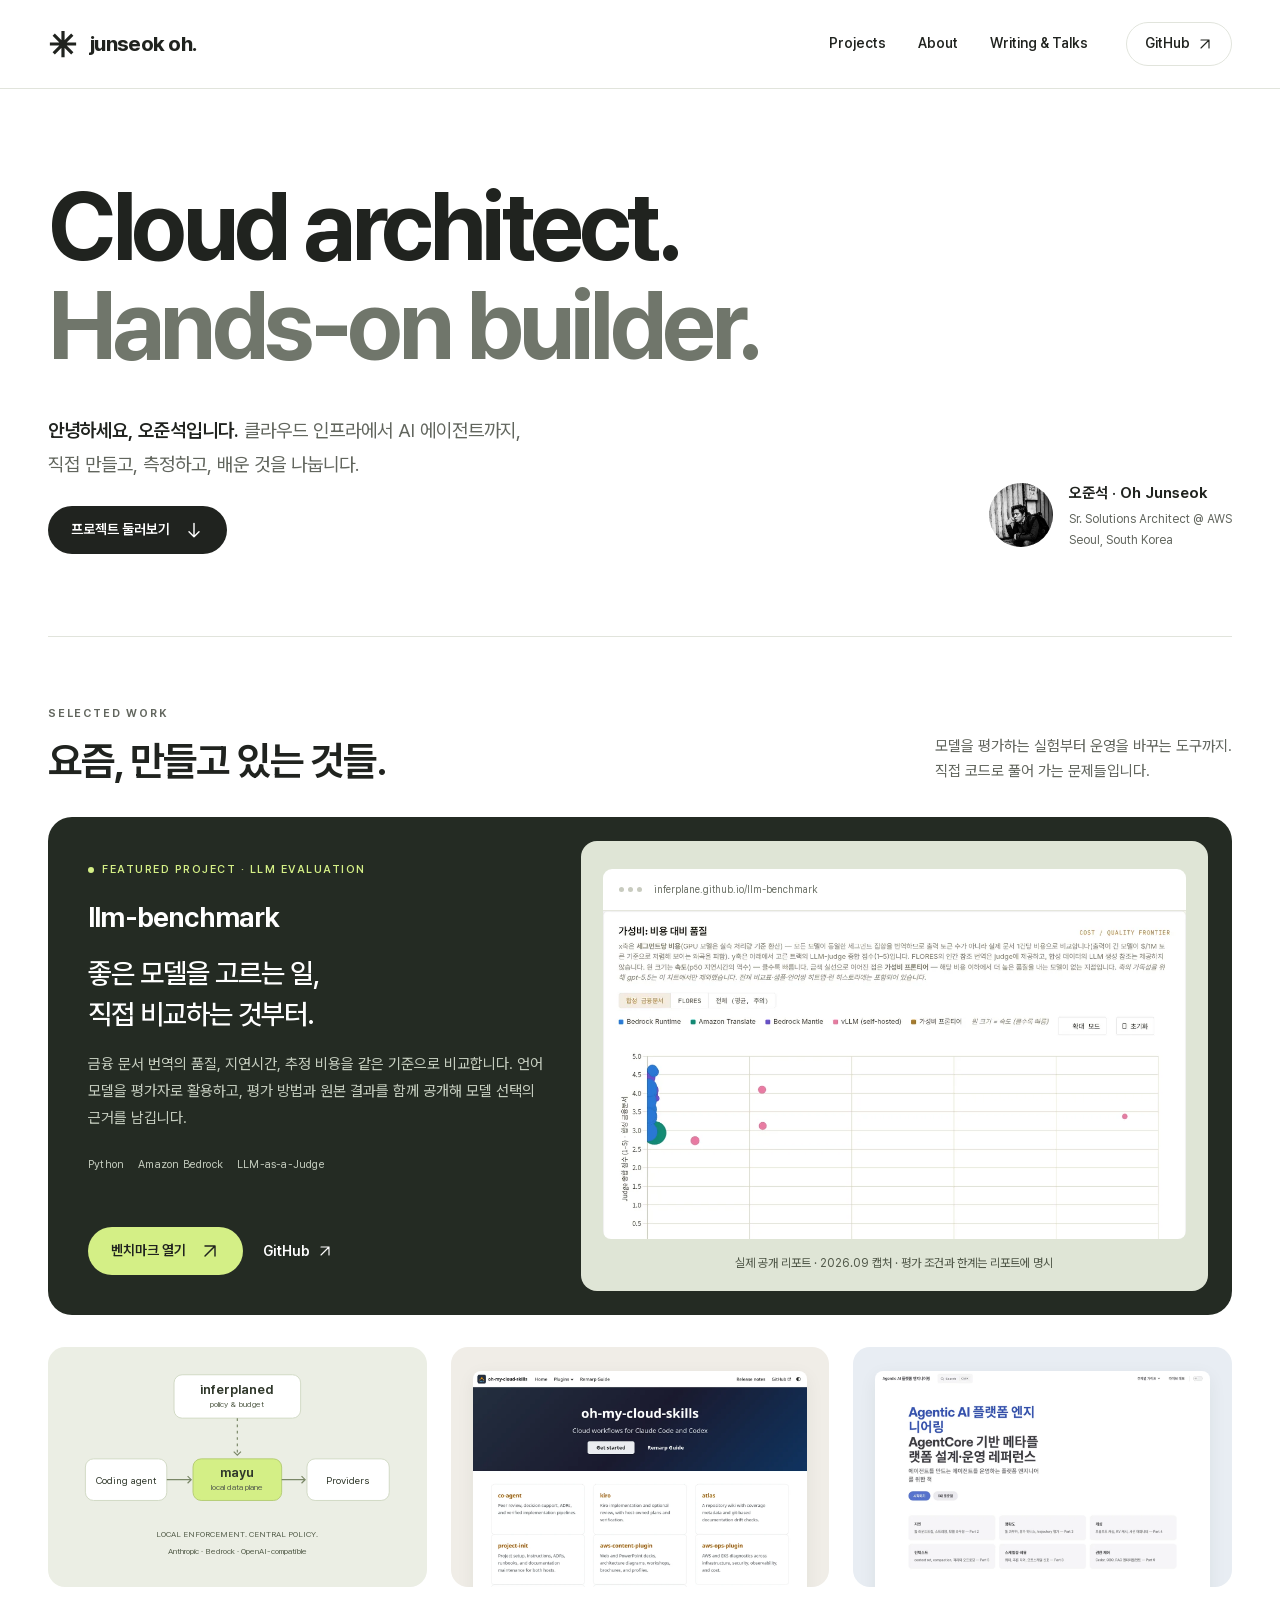
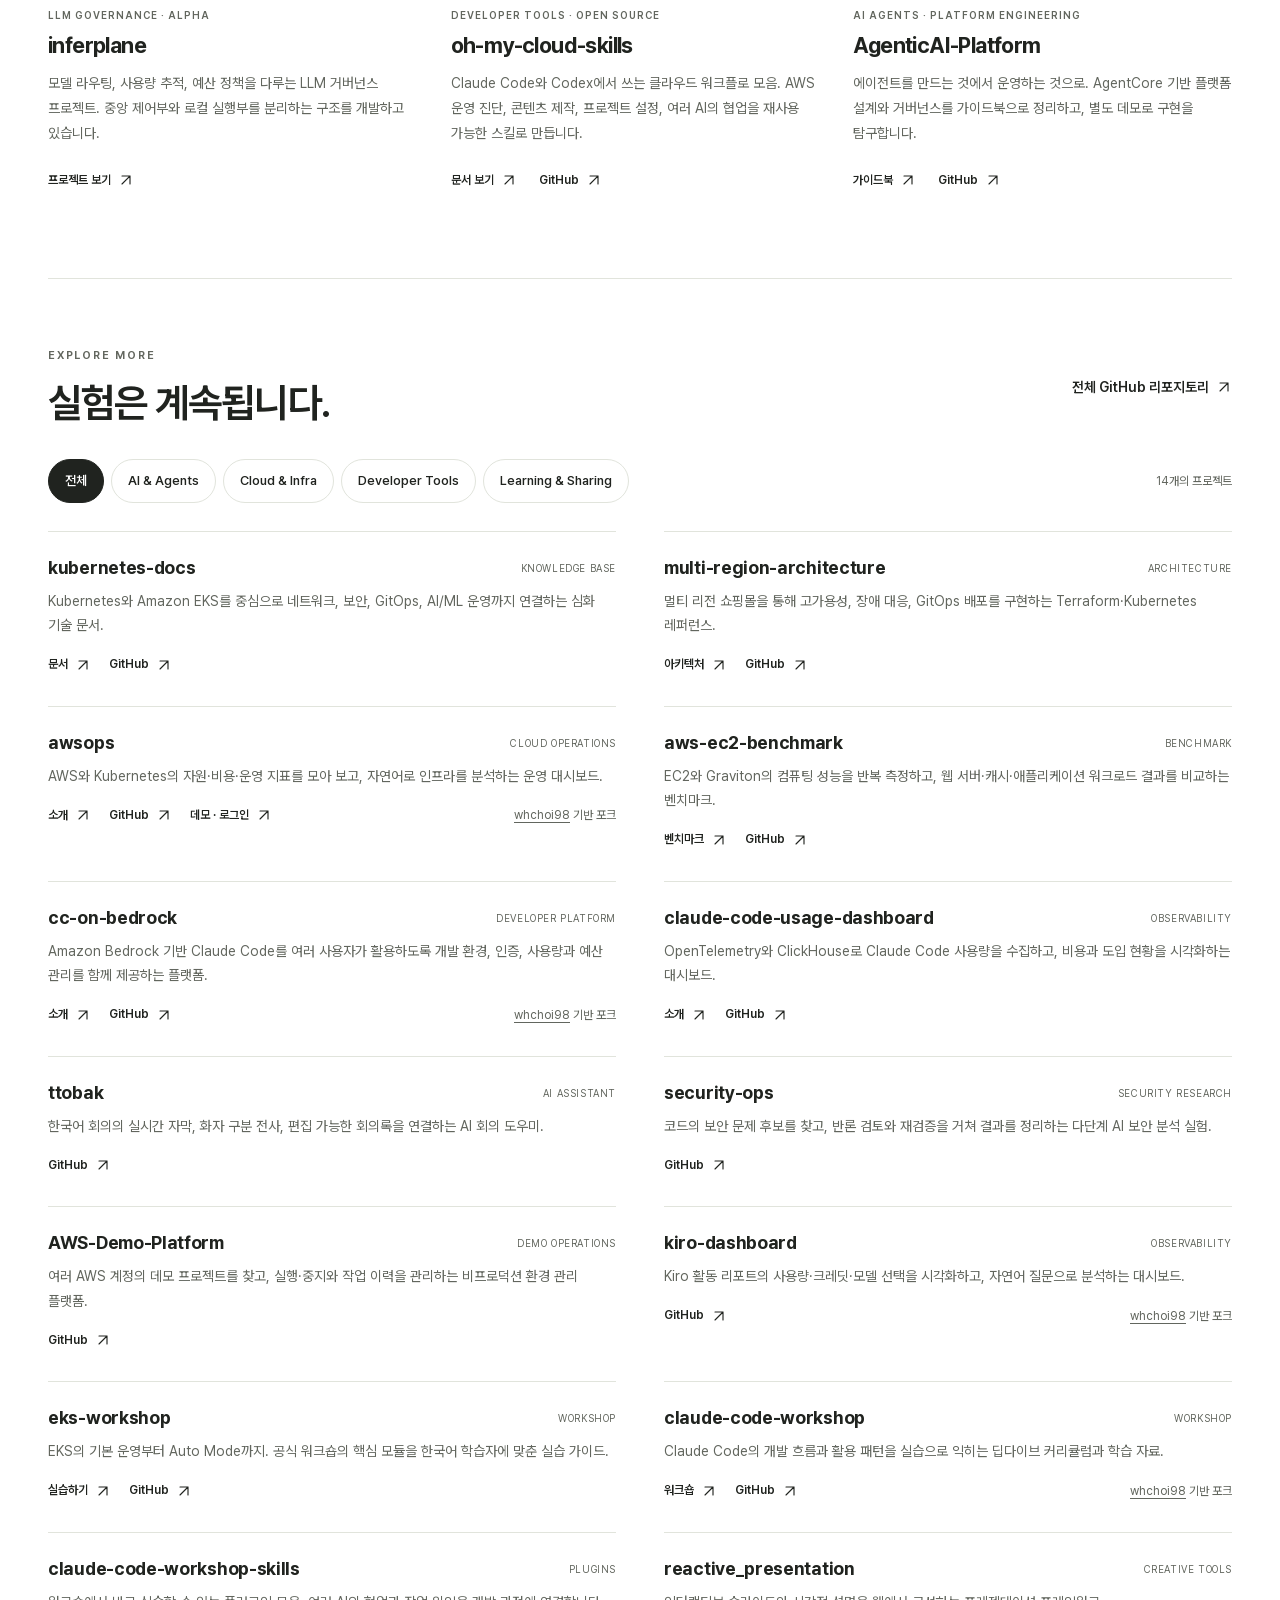
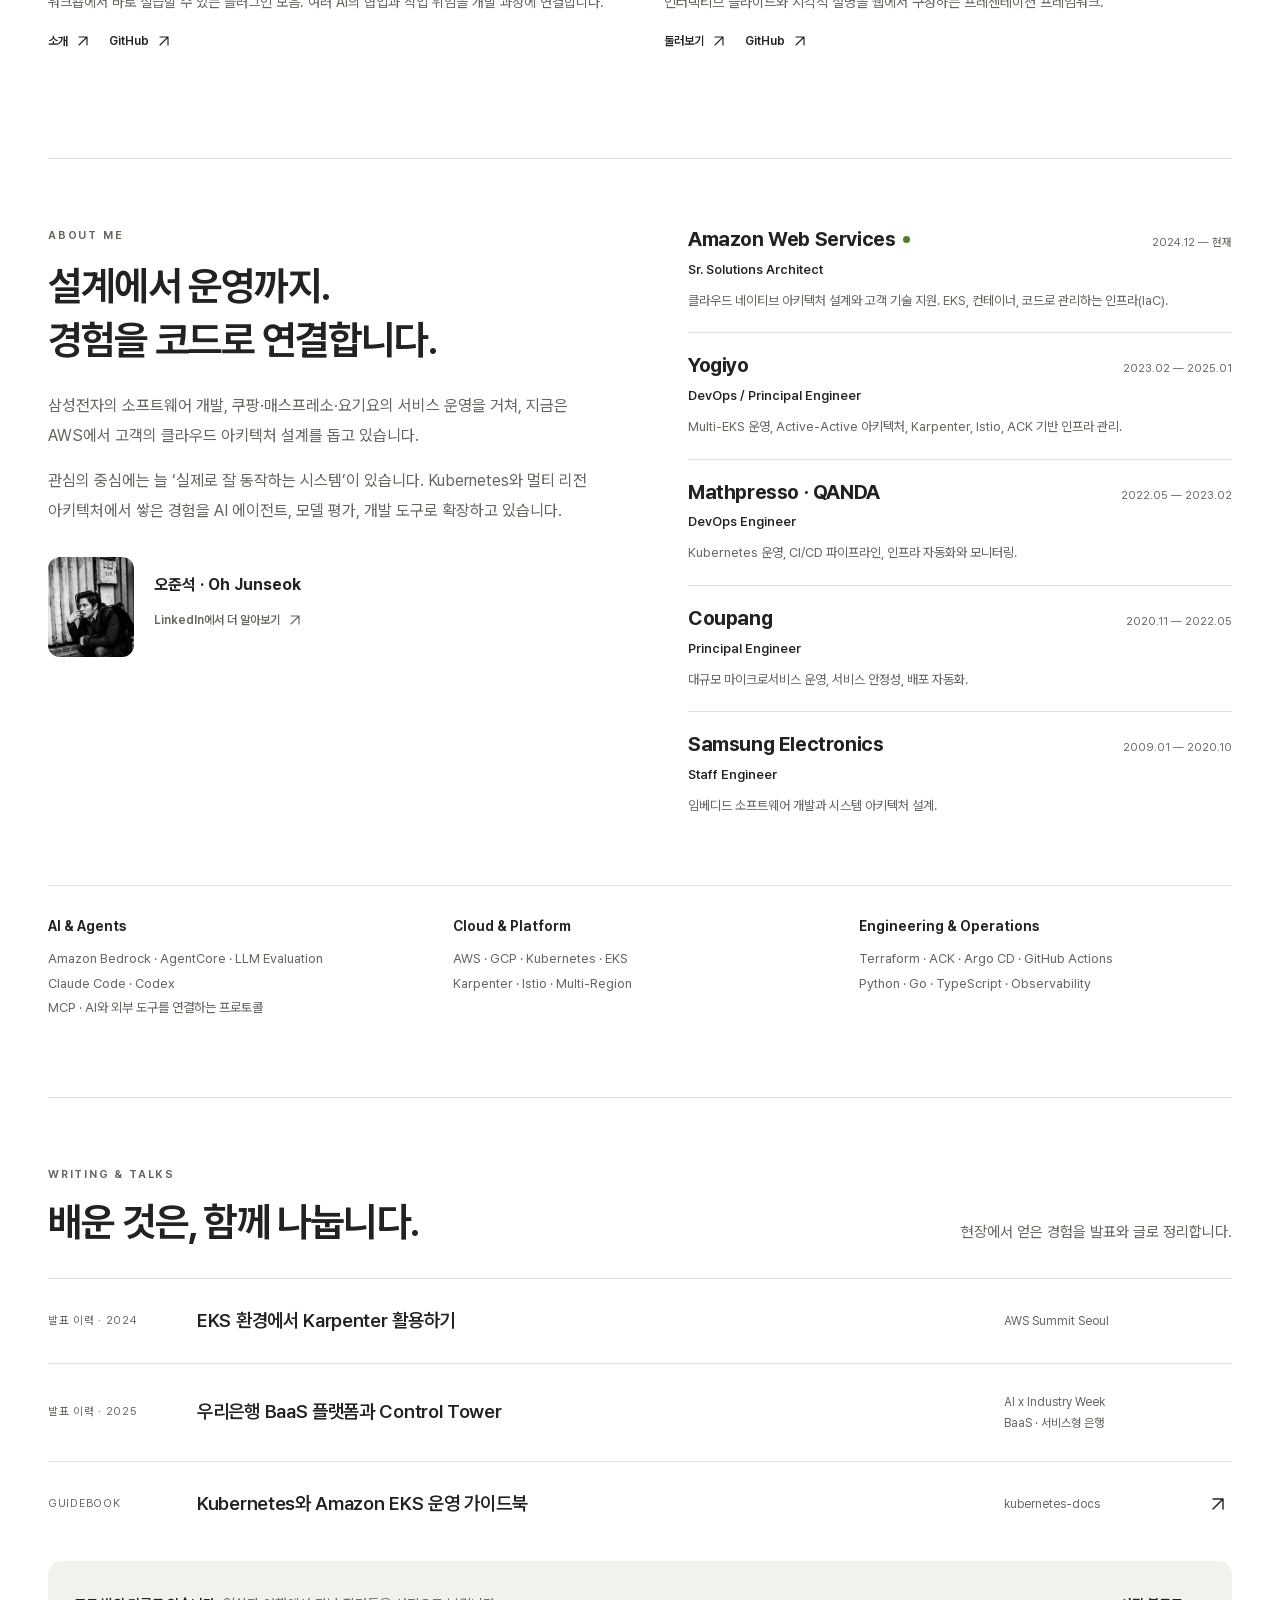
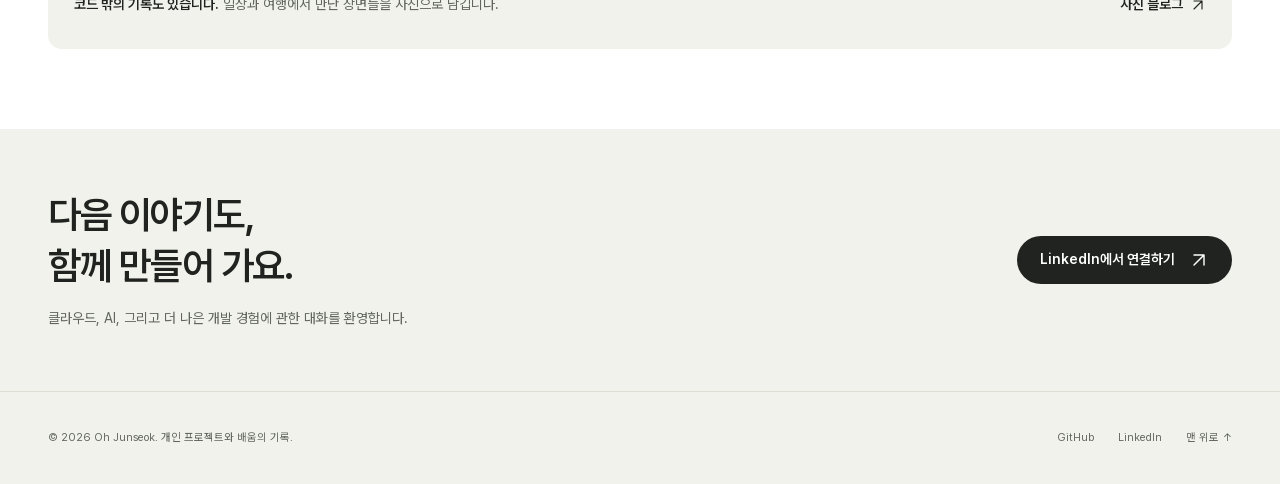
==== commit c1afccd1: "Improve mobile provenance text and explain technical terms" ====
--- a/index.html
+++ b/index.html
@@ -495,7 +495,7 @@
         border-radius: 0 0 8px 8px;
       }
       .benchmark-visual figcaption {
-        font-size: 10px;
+        font-size: 12px;
         color: #52594a;
         margin-top: 14px;
         text-align: center;
@@ -683,7 +683,7 @@
         font-size: 12px;
       }
       .fork-note {
-        font-size: 10px;
+        font-size: 12px;
         color: var(--muted);
         margin-left: auto;
       }
@@ -1045,13 +1045,14 @@
           font-size: 13px;
         }
         .identity-role {
-          font-size: 11px;
+          font-size: 12px;
         }
         .identity-role br {
           display: none;
         }
         .identity-role span {
-          margin-left: 7px;
+          display: block;
+          margin-left: 0;
         }
         .section {
           padding-block: 44px 48px;
@@ -1103,7 +1104,7 @@
           object-fit: cover;
         }
         .benchmark-visual figcaption {
-          font-size: 9px;
+          font-size: 12px;
         }
         .selected-grid {
           grid-template-columns: 1fr;
@@ -1397,8 +1398,8 @@
             </p>
             <p class="benchmark-description">
               금융 문서 번역의 품질, 지연시간, 추정 비용을 같은 기준으로
-              비교합니다. 평가 방법과 원본 결과를 함께 공개해 모델 선택의 근거를
-              남깁니다.
+              비교합니다. 언어 모델을 평가자로 활용하고, 평가 방법과 원본 결과를
+              함께 공개해 모델 선택의 근거를 남깁니다.
             </p>
             <div class="tech-line">
               <span>Python</span><span>Amazon Bedrock</span
@@ -2163,7 +2164,7 @@
                 <p class="experience-role">Sr. Solutions Architect</p>
                 <p class="experience-description">
                   클라우드 네이티브 아키텍처 설계와 고객 기술 지원. EKS,
-                  컨테이너, IaC.
+                  컨테이너, 코드로 관리하는 인프라(IaC).
                 </p>
               </li>
               <li>
@@ -2227,7 +2228,7 @@
             <h3>AI &amp; Agents</h3>
             <p>
               Amazon Bedrock · AgentCore · LLM Evaluation<br />Claude Code ·
-              Codex · MCP
+              Codex<br />MCP · AI와 외부 도구를 연결하는 프로토콜
             </p>
           </div>
           <div>
@@ -2272,7 +2273,9 @@
             <div class="writing-link is-record">
               <span class="writing-type">발표 이력 · 2025</span>
               <h3>우리은행 BaaS 플랫폼과 Control Tower</h3>
-              <span class="writing-context">AI x Industry Week</span>
+              <span class="writing-context"
+                >AI x Industry Week<br />BaaS · 서비스형 은행</span
+              >
             </div>
           </li>
           <li>
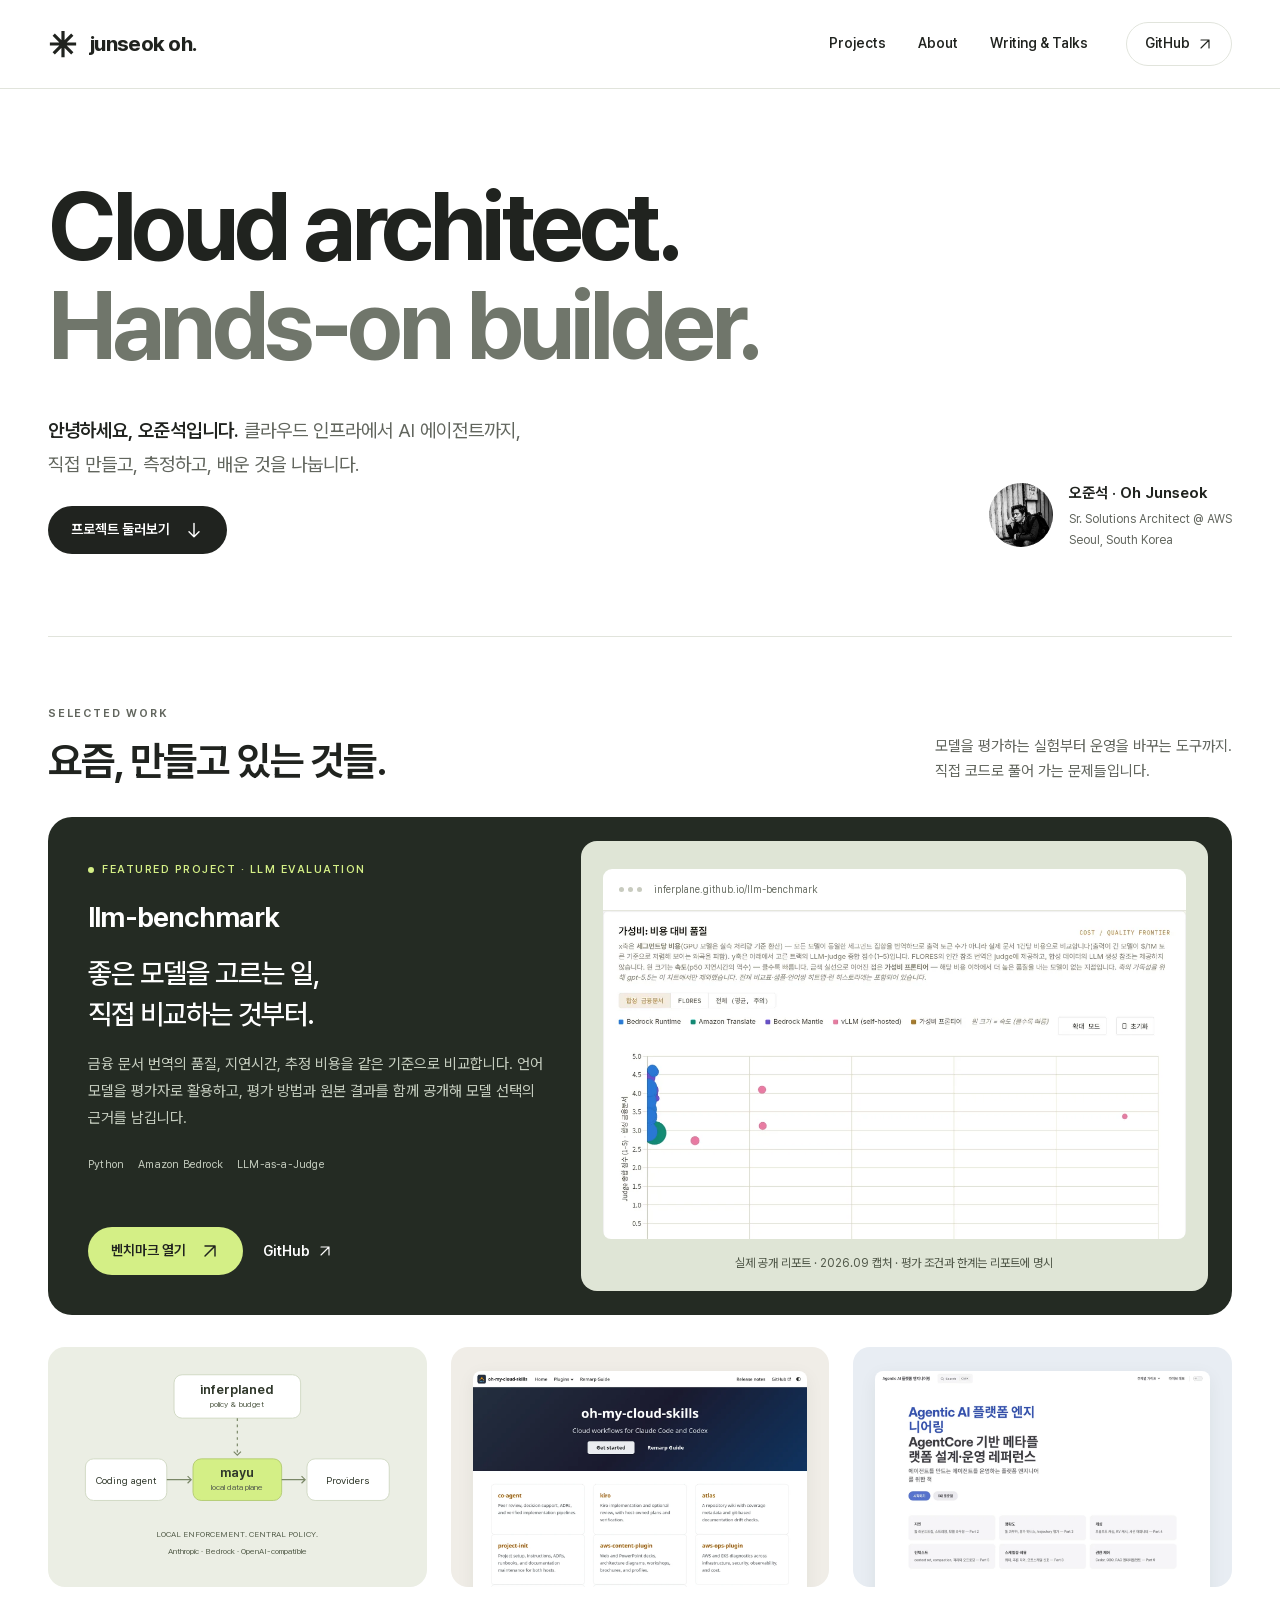
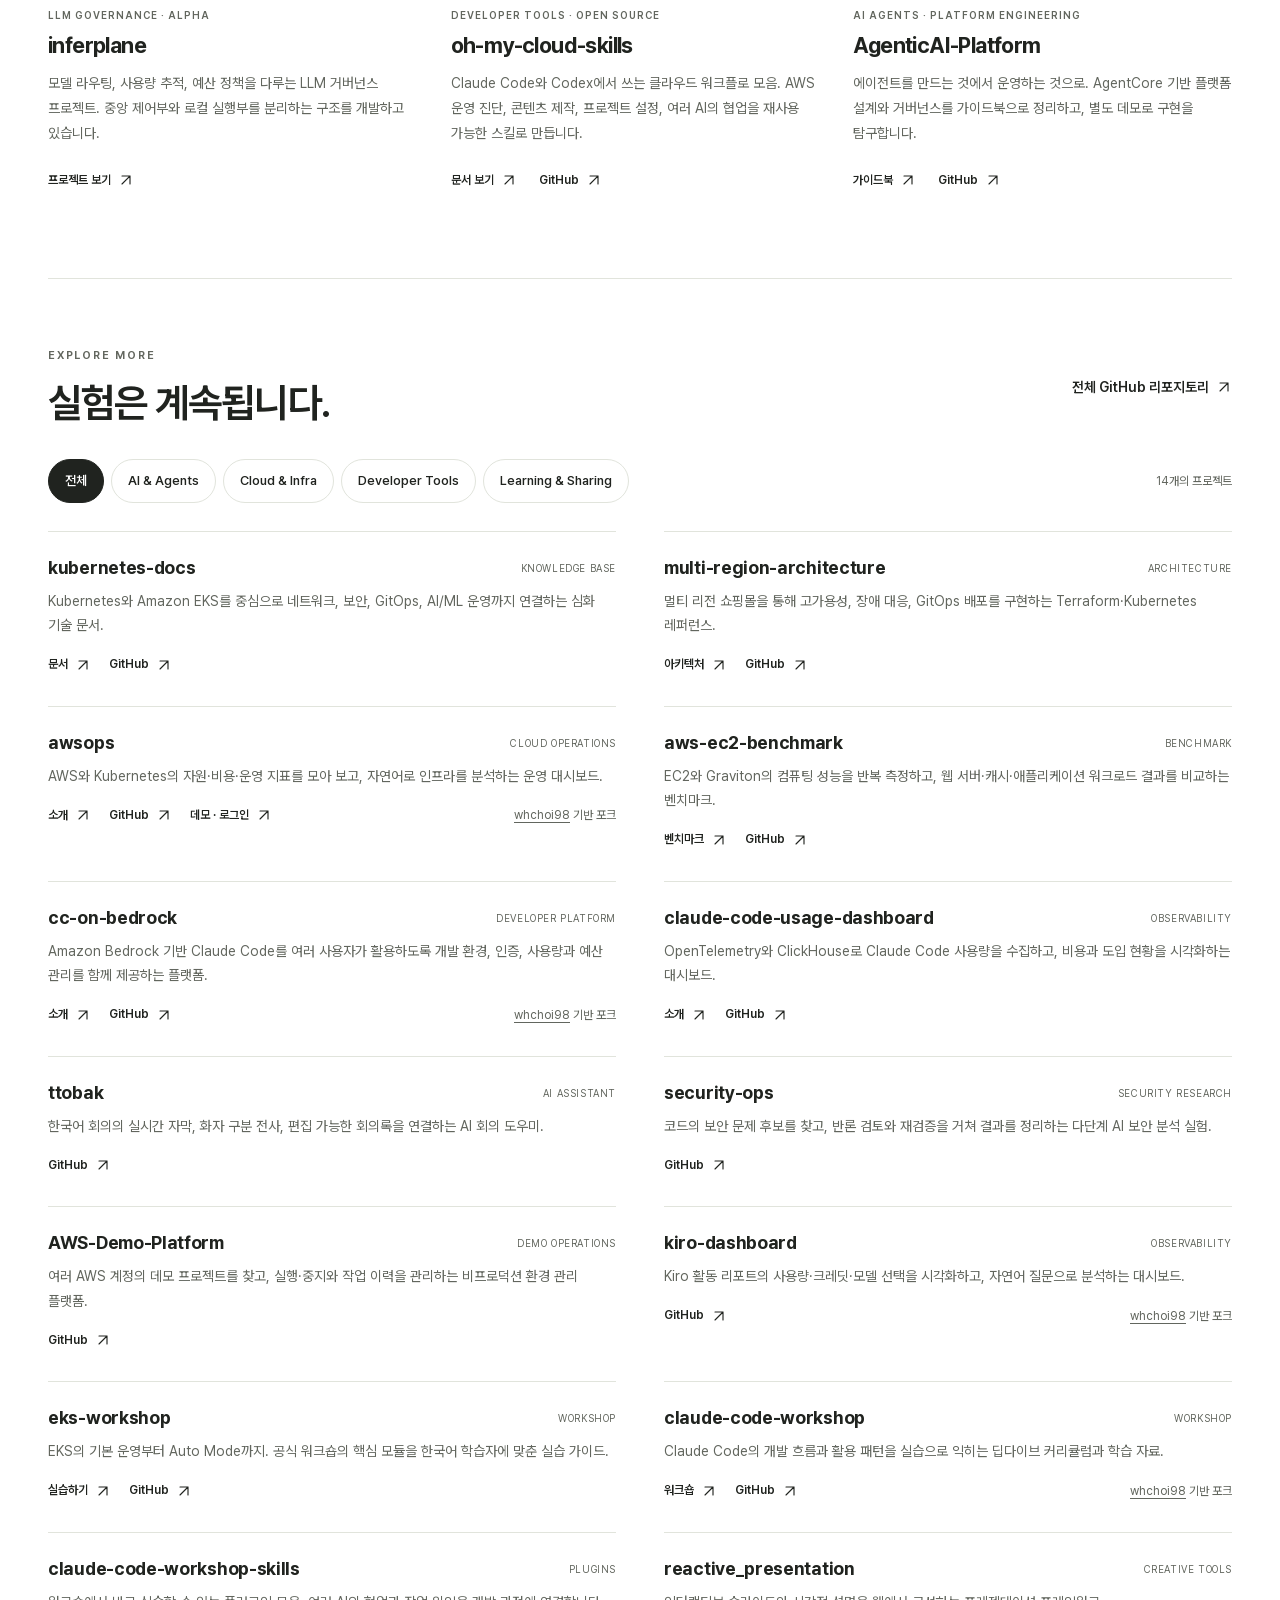
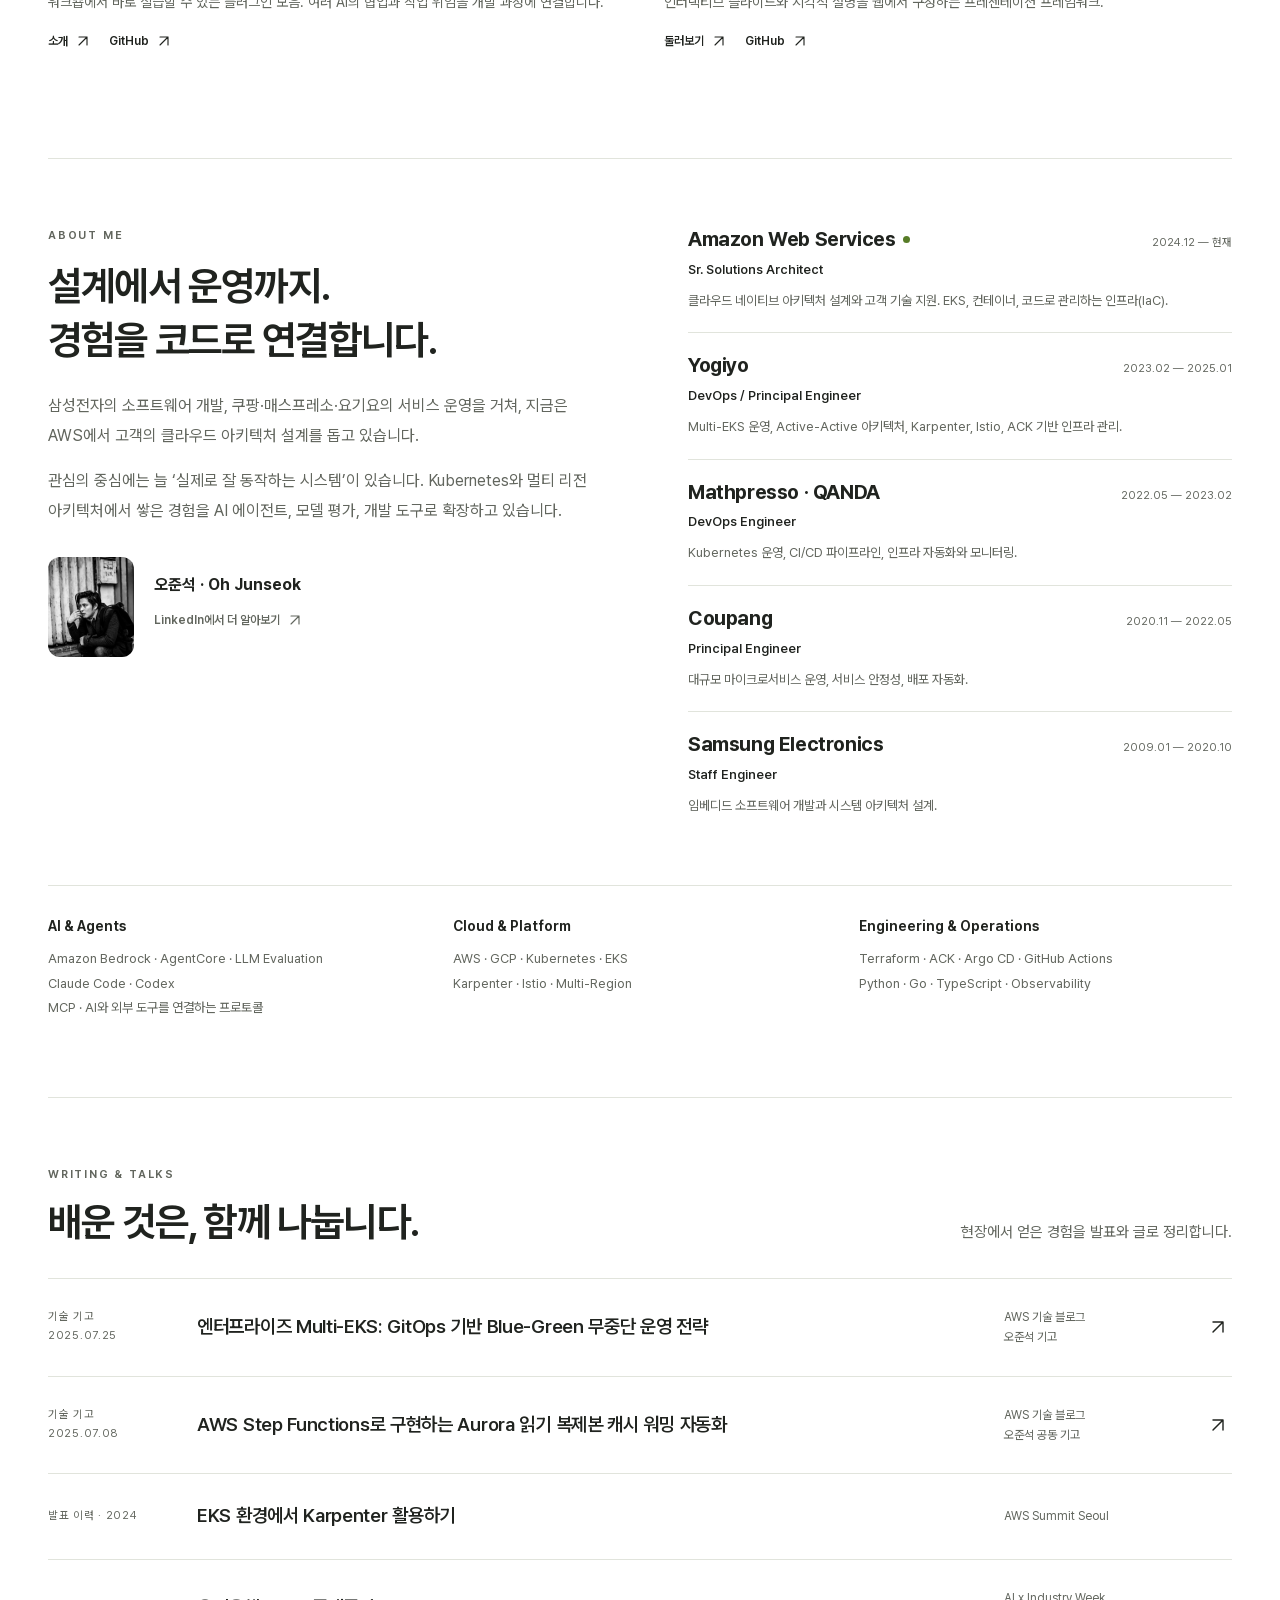
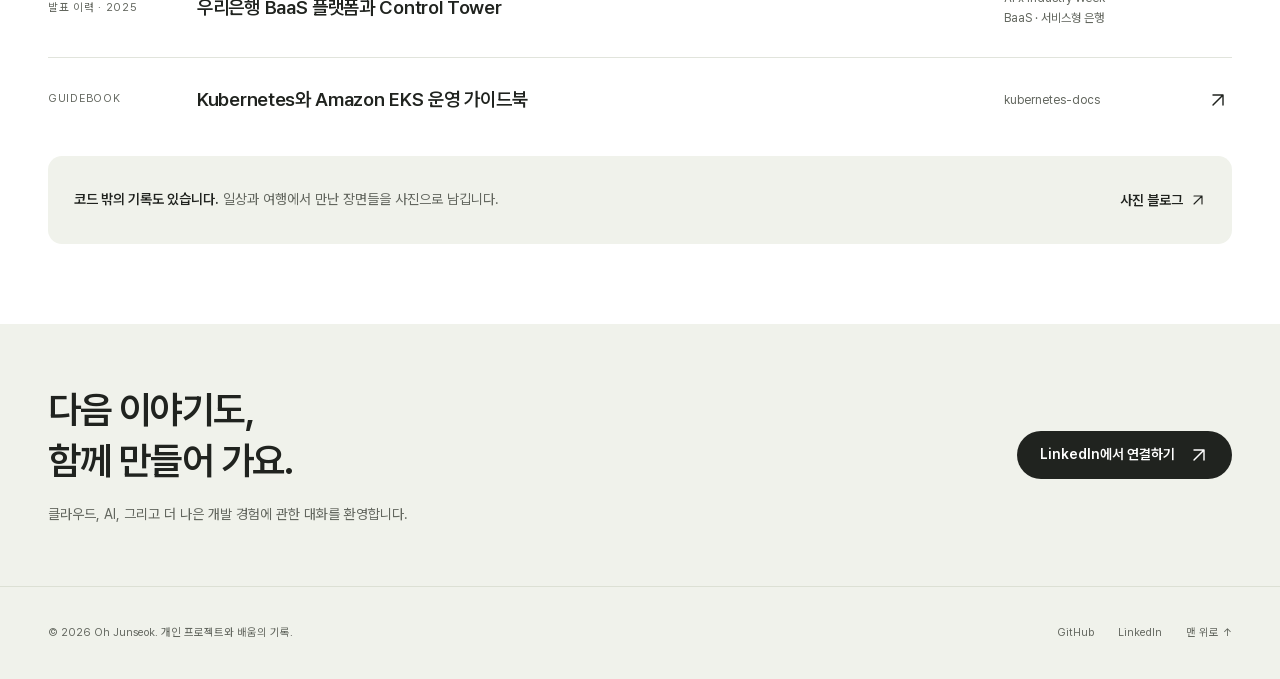
==== commit 35a49475: "Feature verified AWS technical articles on the homepage" ====
--- a/index.html
+++ b/index.html
@@ -390,6 +390,9 @@
         flex-direction: column;
         align-items: flex-start;
       }
+      .benchmark-copy a:focus-visible {
+        outline-color: var(--lime);
+      }
       .featured-label {
         color: var(--lime);
         font-size: 11px;
@@ -1199,7 +1202,7 @@
         }
         .writing-context {
           grid-column: 1;
-          font-size: 11px;
+          font-size: 12px;
         }
         .writing-link > .icon {
           grid-column: 2;
@@ -2263,6 +2266,53 @@
         </div>
         <ul class="writing-list">
           <li>
+            <a
+              class="writing-link"
+              href="https://aws.amazon.com/ko/blogs/tech/mastering-multi-eks-at-scale/"
+              target="_blank"
+              rel="noopener noreferrer"
+            >
+              <span class="writing-type"
+                >기술 기고<br /><time datetime="2025-07-25"
+                  >2025.07.25</time
+                ></span
+              >
+              <h3>
+                엔터프라이즈 Multi-EKS: GitOps 기반 Blue-Green 무중단 운영 전략
+              </h3>
+              <span class="writing-context"
+                >AWS 기술 블로그<br />오준석 기고</span
+              >
+              <svg class="icon" aria-hidden="true">
+                <use href="#arrow-up-right" />
+              </svg>
+            </a>
+          </li>
+          <li>
+            <a
+              class="writing-link"
+              href="https://aws.amazon.com/ko/blogs/tech/stepfunctions-aurora-cache-warming/"
+              target="_blank"
+              rel="noopener noreferrer"
+            >
+              <span class="writing-type"
+                >기술 기고<br /><time datetime="2025-07-08"
+                  >2025.07.08</time
+                ></span
+              >
+              <h3>
+                AWS Step Functions로 구현하는 Aurora 읽기 복제본 캐시 워밍
+                자동화
+              </h3>
+              <span class="writing-context"
+                >AWS 기술 블로그<br />오준석 공동 기고</span
+              >
+              <svg class="icon" aria-hidden="true">
+                <use href="#arrow-up-right" />
+              </svg>
+            </a>
+          </li>
+          <li>
             <div class="writing-link is-record">
               <span class="writing-type">발표 이력 · 2024</span>
               <h3>EKS 환경에서 Karpenter 활용하기</h3>
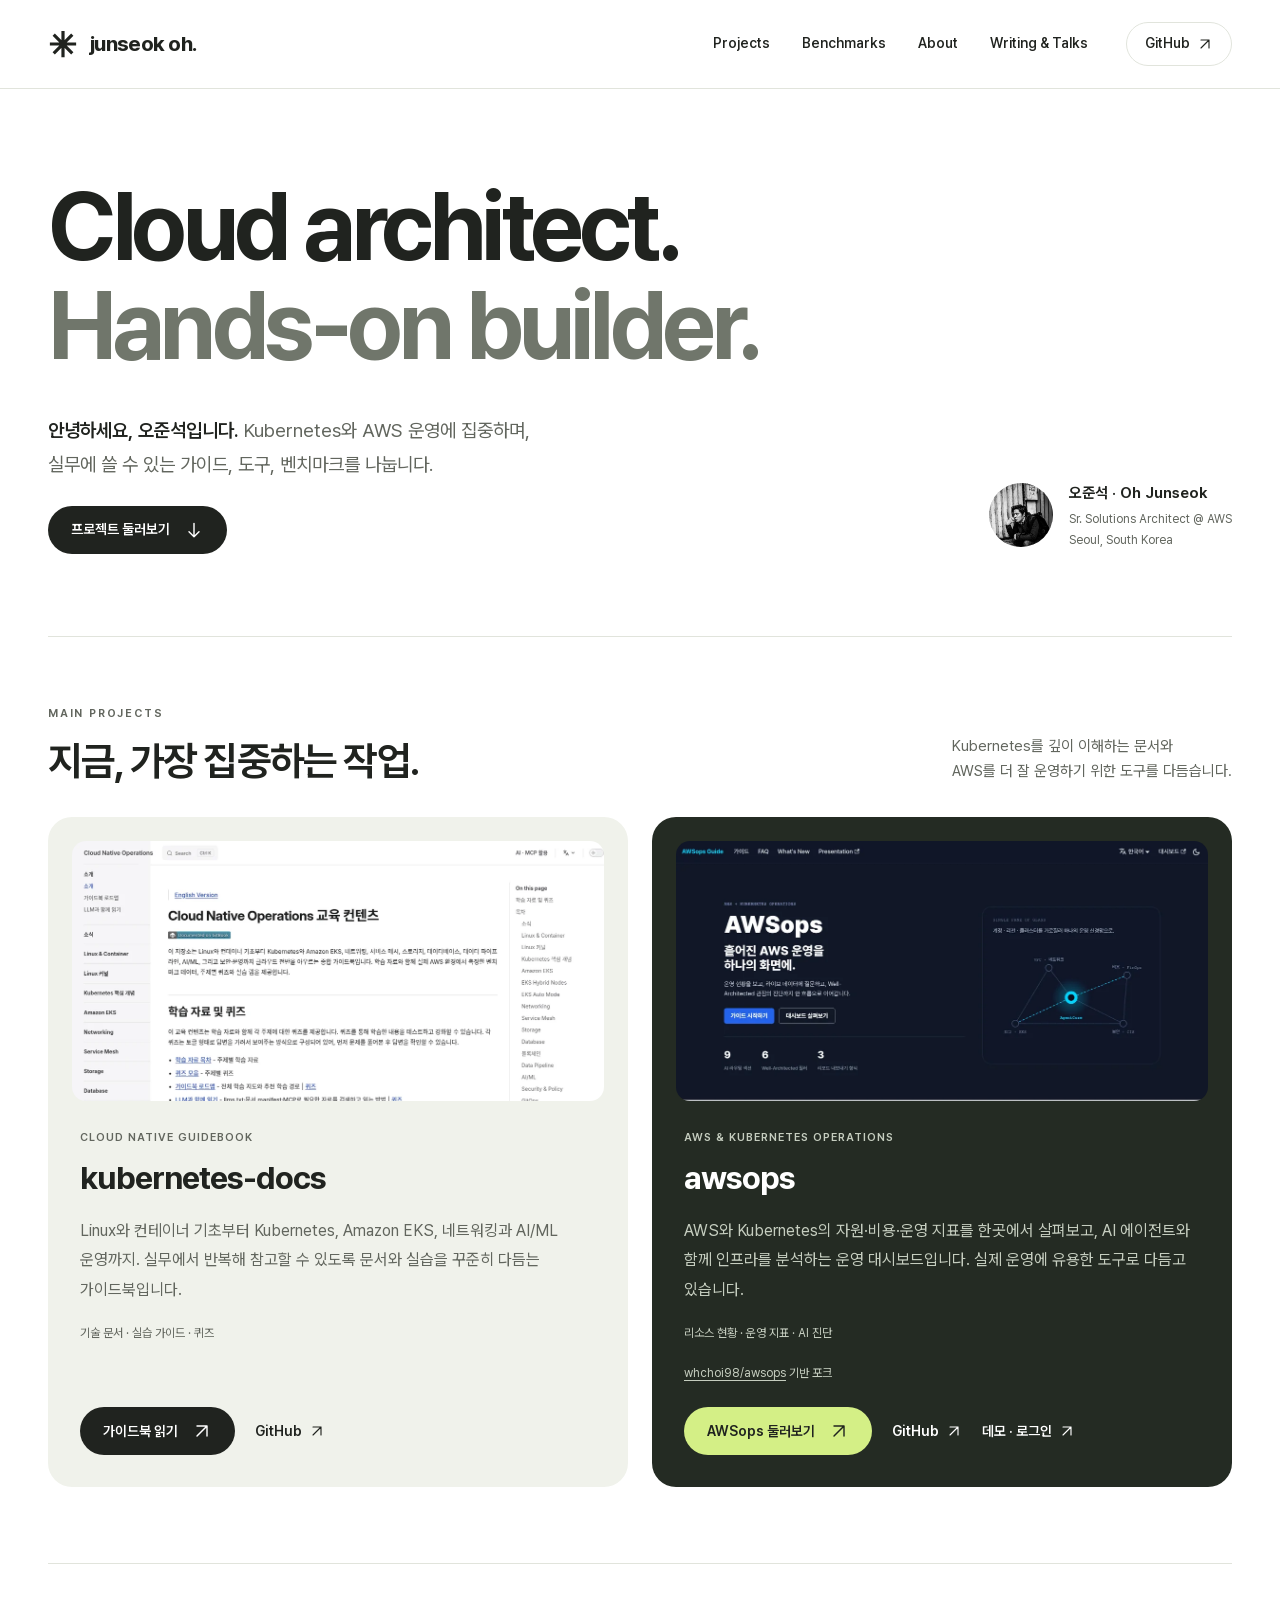
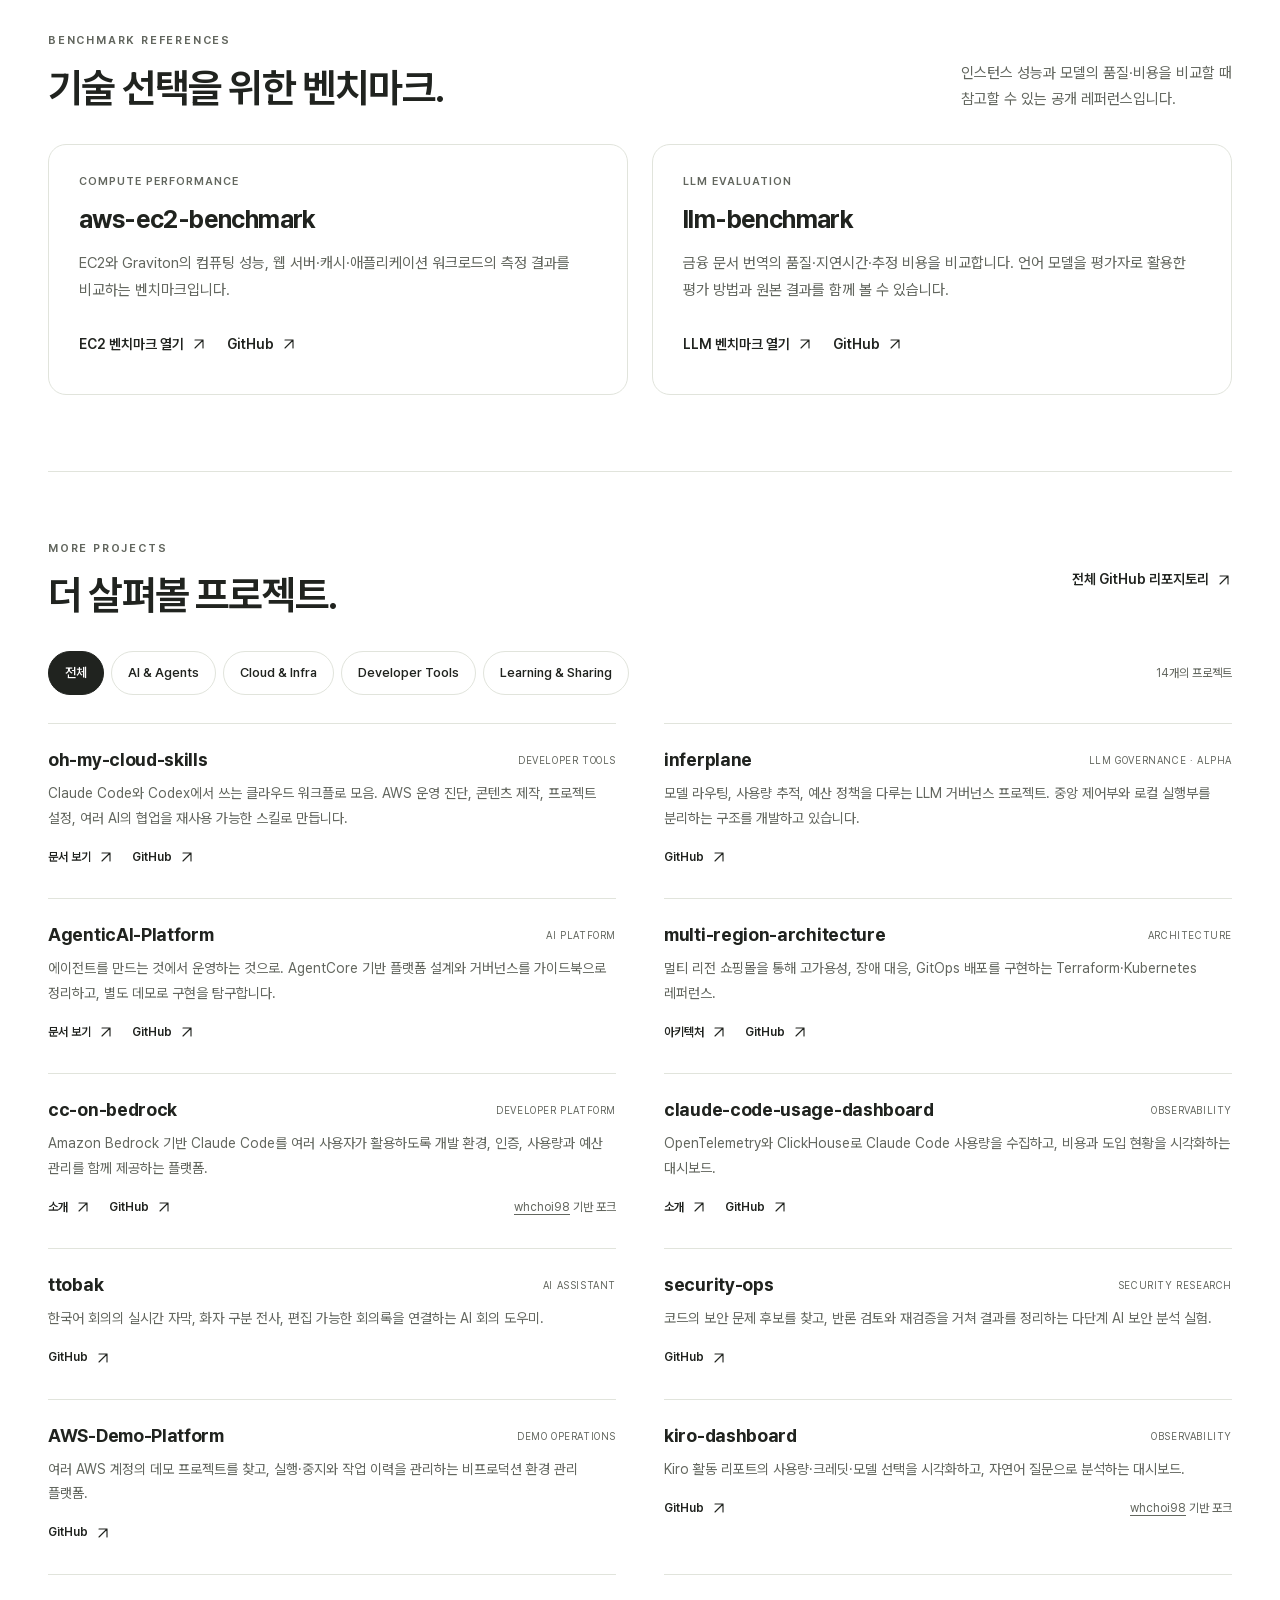
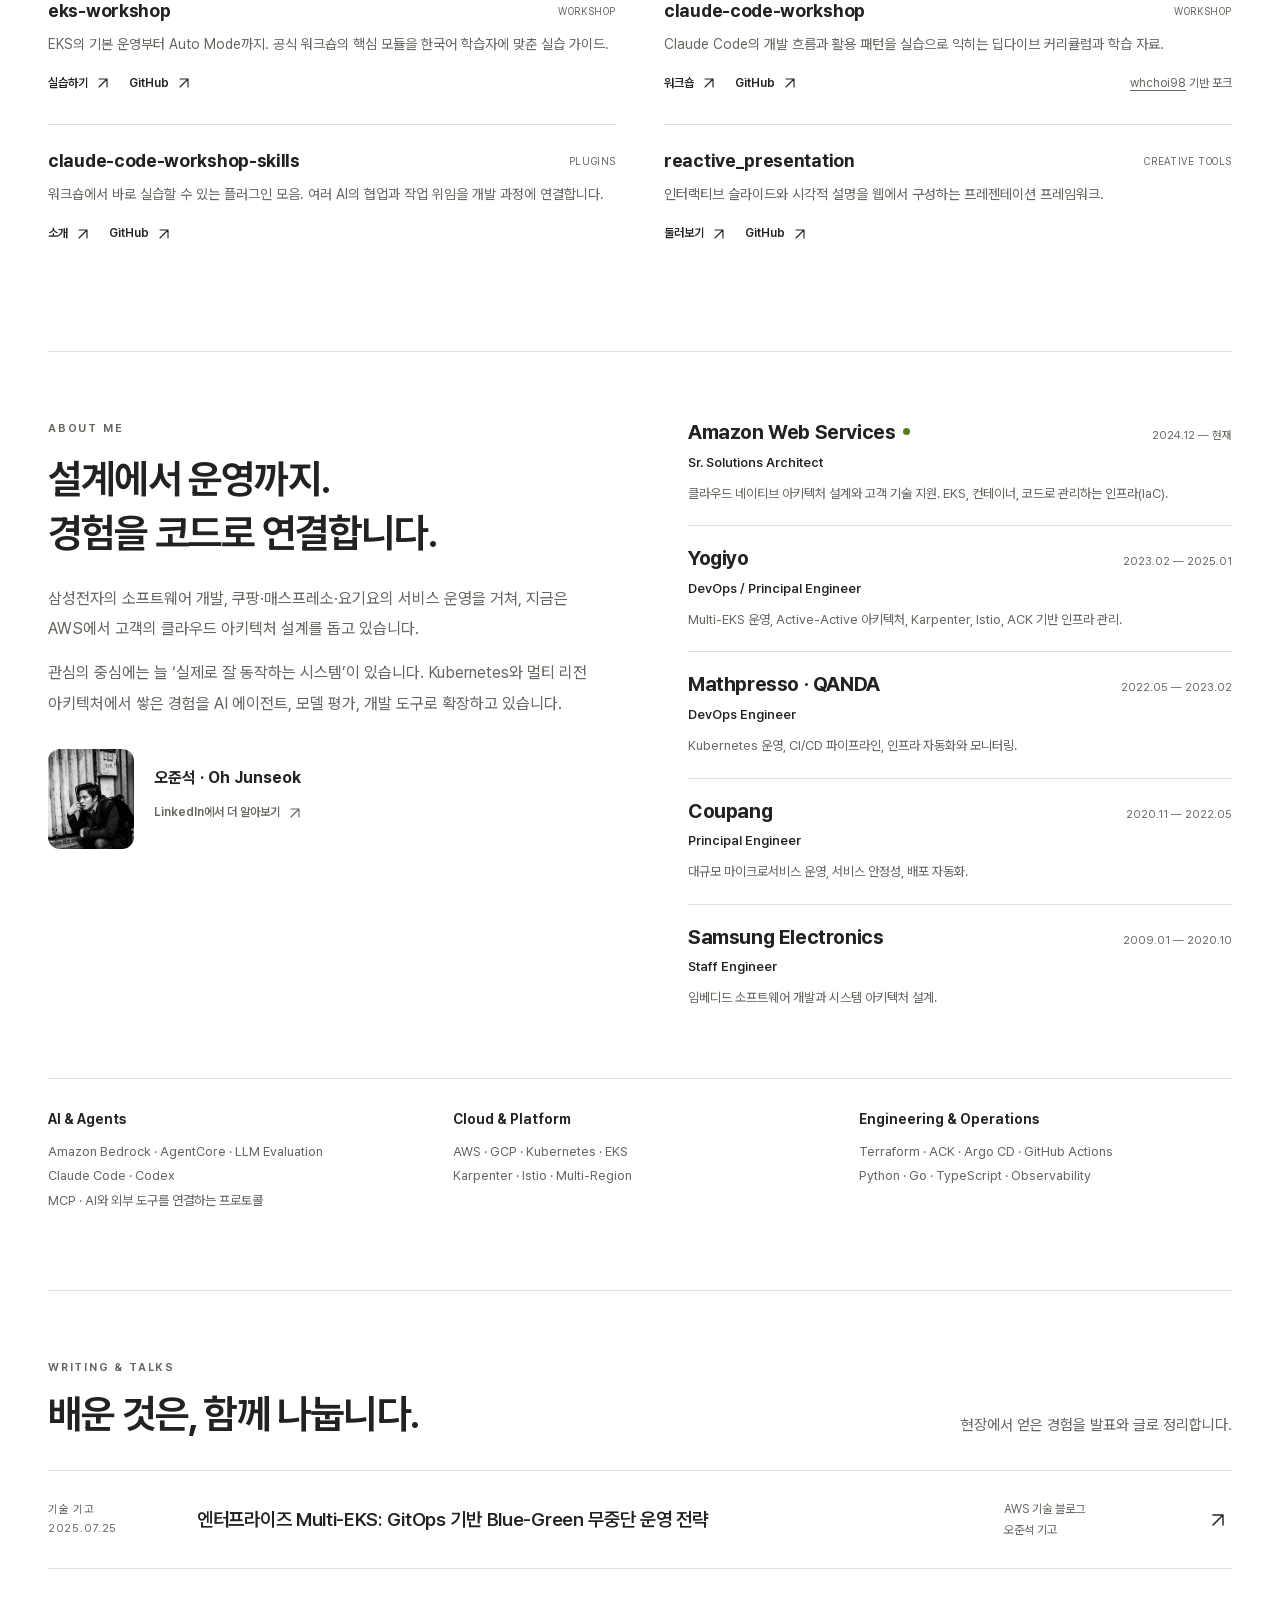
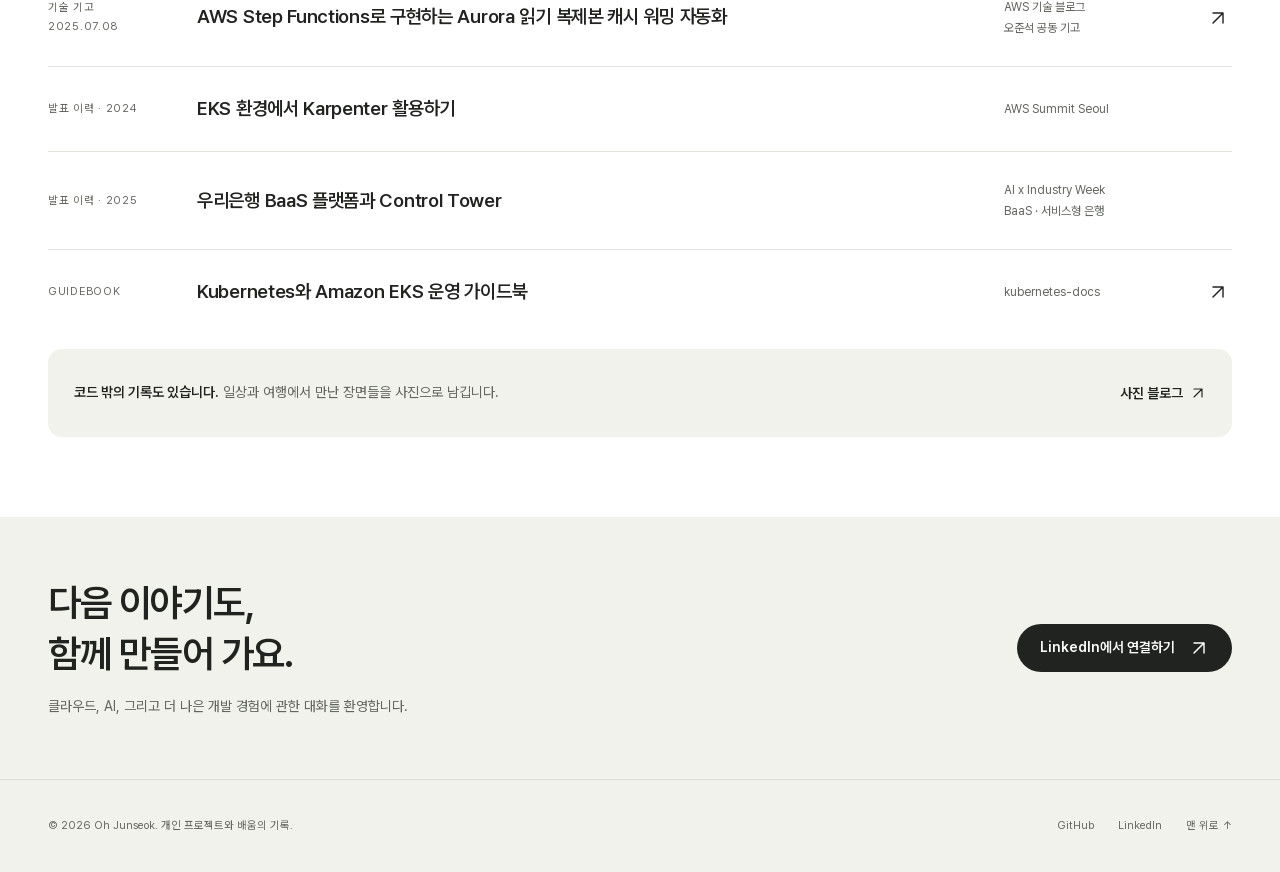
==== commit ac6e17e5: "Prioritize Kubernetes docs and AWSops with benchmark references" ====
--- a/index.html
+++ b/index.html
@@ -7,7 +7,7 @@
     <title>오준석 · Oh Junseok — Cloud Architect &amp; AI Builder</title>
     <meta
       name="description"
-      content="AWS Sr. Solutions Architect 오준석의 프로젝트와 기록. LLM 벤치마크, AI 에이전트, 클라우드 플랫폼, Kubernetes와 오픈소스 도구를 만들고 배운 것을 나눕니다."
+      content="AWS Sr. Solutions Architect 오준석. Kubernetes·Amazon EKS 가이드북과 AWSops 운영 도구를 다듬고, EC2·LLM 벤치마크와 실무 경험을 공유합니다."
     />
     <link rel="canonical" href="https://www.atomai.click/" />
     <meta property="og:type" content="website" />
@@ -18,7 +18,7 @@
     />
     <meta
       property="og:description"
-      content="클라우드 인프라에서 AI 에이전트까지. 직접 만들고, 측정하고, 배운 것을 나눕니다."
+      content="Kubernetes 가이드북과 AWSops 운영 도구, EC2·LLM 벤치마크로 실무 경험을 나눕니다."
     />
     <meta property="og:url" content="https://www.atomai.click/" />
     <meta
@@ -376,236 +376,116 @@
         width: 16px;
         height: 16px;
       }
-      .benchmark {
-        display: grid;
-        grid-template-columns: 0.9fr 1.1fr;
-        background: #242b23;
-        color: #fff;
-        border-radius: var(--radius);
-        overflow: hidden;
-      }
-      .benchmark-copy {
-        padding: 44px 36px 40px 40px;
-        display: flex;
-        flex-direction: column;
-        align-items: flex-start;
-      }
-      .benchmark-copy a:focus-visible {
-        outline-color: var(--lime);
-      }
-      .featured-label {
-        color: var(--lime);
-        font-size: 11px;
-        font-weight: 550;
-        letter-spacing: 1.5px;
-        margin-bottom: 22px;
-        display: flex;
-        align-items: center;
-        gap: 8px;
-      }
-      .featured-label::before {
-        content: "";
-        width: 6px;
-        height: 6px;
-        border-radius: 50%;
-        background: currentColor;
-      }
-      .benchmark h3 {
-        font-size: 28px;
-        letter-spacing: -0.8px;
-        font-weight: 650;
-      }
-      .benchmark-headline {
-        font-size: 28px;
-        line-height: 1.45;
-        font-weight: 500;
-        letter-spacing: -1px;
-        margin-top: 18px;
-        word-break: keep-all;
-      }
-      .benchmark-description {
-        color: #c5cdbf;
-        font-size: 15px;
-        margin-top: 17px;
-        line-height: 1.8;
-        word-break: keep-all;
-      }
-      .tech-line {
-        font-size: 11px;
-        letter-spacing: 0.2px;
-        display: flex;
-        flex-wrap: wrap;
-        gap: 6px 14px;
-        color: var(--muted);
-      }
-      .benchmark .tech-line {
-        margin-top: 24px;
-        color: #c5cdbf;
-      }
       .project-actions {
         display: flex;
         flex-wrap: wrap;
         align-items: center;
         gap: 20px;
       }
-      .benchmark .project-actions {
-        margin-top: auto;
-        padding-top: 30px;
-      }
-      .benchmark-visual {
-        position: relative;
-        align-self: stretch;
-        min-width: 0;
-        background: #dfe5d6;
-        margin: 24px 24px 24px 0;
-        border-radius: 16px;
-        padding: 28px 22px 18px;
+      .main-projects,
+      .reference-grid {
+        display: grid;
+        grid-template-columns: repeat(2, minmax(0, 1fr));
+        gap: 24px;
+      }
+      .main-project {
         display: flex;
         flex-direction: column;
-        justify-content: center;
-      }
-      .browser-bar {
-        background: #fff;
-        display: flex;
-        align-items: center;
-        gap: 12px;
-        padding: 12px 16px;
-        border-radius: 9px 9px 0 0;
-        font-size: 10px;
-        color: #676d61;
-        border-bottom: 1px solid #e5e6dd;
-      }
-      .browser-dots {
-        display: flex;
-        gap: 4px;
-      }
-      .browser-dots i {
-        width: 5px;
-        height: 5px;
-        border-radius: 50%;
-        background: #c8cbbf;
-      }
-      .browser-address {
+        min-width: 0;
+        background: var(--wash);
+        border-radius: var(--radius);
+      }
+      .main-project--dark {
+        background: #242b23;
+        color: #fff;
+      }
+      .main-project-preview {
+        display: block;
+        margin: 24px 24px 0;
+        height: 260px;
+        border-radius: 14px;
         overflow: hidden;
-        text-overflow: ellipsis;
-        white-space: nowrap;
-      }
-      .benchmark-visual img {
+      }
+      .main-project-preview img {
         width: 100%;
-        height: 328px;
+        height: 100%;
         object-fit: cover;
         object-position: top;
-        border-radius: 0 0 8px 8px;
-      }
-      .benchmark-visual figcaption {
-        font-size: 12px;
-        color: #52594a;
-        margin-top: 14px;
-        text-align: center;
-      }
-      .selected-grid {
-        display: grid;
-        grid-template-columns: repeat(3, minmax(0, 1fr));
-        gap: 24px;
-        margin-top: 32px;
-      }
-      .work {
-        min-width: 0;
-      }
-      .work-visual {
-        display: block;
-        height: 240px;
-        border-radius: 17px;
-        overflow: hidden;
-        position: relative;
-        transition: transform 0.2s;
-      }
-      a.work-visual:hover {
-        transform: translateY(-3px);
-      }
-      .work-image {
-        padding: 24px 22px 0;
-        background: #f0ede7;
-      }
-      .work-image.platform {
-        background: #e8edf3;
-      }
-      .work-image img {
-        width: 100%;
-        height: auto;
-        min-height: 100%;
-        object-fit: cover;
-        object-position: top;
-        border-radius: 8px 8px 0 0;
-        box-shadow: 0 5px 18px #232b2110;
-      }
-      .work-type {
-        margin-top: 20px;
-        margin-bottom: 8px;
-        font-size: 10px;
+      }
+      .main-project-body {
+        display: flex;
+        flex-direction: column;
+        flex: 1;
+        padding: 28px 32px 32px;
+      }
+      .project-kicker {
+        margin-bottom: 12px;
         color: var(--muted);
+        font-size: 11px;
         font-weight: 600;
         letter-spacing: 1px;
         text-transform: uppercase;
       }
-      .work h3 {
-        font-size: 22px;
+      .main-project h3 {
+        font-size: 32px;
+        letter-spacing: -1px;
+      }
+      .main-project-description {
+        margin-top: 18px;
+        color: var(--muted);
+        font-size: 16px;
+        line-height: 1.85;
+        word-break: keep-all;
+      }
+      .project-meta {
+        margin-top: 18px;
+        color: var(--muted);
+        font-size: 12px;
+      }
+      .main-project .project-actions {
+        margin-top: auto;
+        padding-top: 24px;
+      }
+      .main-project--dark .project-kicker,
+      .main-project--dark .main-project-description,
+      .main-project--dark .project-meta,
+      .main-project--dark .project-credit {
+        color: #c5cdbf;
+      }
+      .main-project--dark a:focus-visible {
+        outline-color: var(--lime);
+      }
+      .project-credit {
+        margin-top: 20px;
+        font-size: 12px;
+        color: var(--muted);
+      }
+      .project-credit a {
+        text-decoration: underline;
+        text-underline-offset: 3px;
+      }
+      .reference-card {
+        display: flex;
+        flex-direction: column;
+        min-width: 0;
+        padding: 28px 30px;
+        border: 1px solid var(--line);
+        border-radius: 18px;
+      }
+      .reference-card h3 {
+        font-size: 25px;
         letter-spacing: -0.6px;
       }
-      .work-description {
-        font-size: 14px;
+      .reference-card > p:not(.project-kicker) {
+        margin-top: 16px;
         color: var(--muted);
+        font-size: 15px;
         line-height: 1.8;
-        margin-top: 12px;
         word-break: keep-all;
       }
-      .work .project-actions {
-        gap: 22px;
-        margin-top: 12px;
-      }
-      .work .text-link {
-        font-size: 12px;
-      }
-      .inferplane-visual {
-        background: #ebeee4;
-        display: flex;
-        align-items: center;
-        justify-content: center;
-      }
-      .architecture {
-        width: 100%;
-        height: 100%;
-        padding: 16px 18px;
-      }
-      .architecture text {
-        font-family: Pretendard, sans-serif;
-        fill: #30382b;
-        font-size: 11px;
-        text-anchor: middle;
-      }
-      .architecture .diagram-title {
-        font-size: 14px;
-        font-weight: 650;
-      }
-      .architecture .diagram-small {
-        font-size: 9px;
-        fill: #5b6451;
-      }
-      .architecture .node {
-        fill: #fff;
-        stroke: #cfd7c1;
-      }
-      .architecture .node-active {
-        fill: #d4ef86;
-        stroke: #b2ca71;
-      }
-      .architecture .connection {
-        fill: none;
-        stroke: #7a8767;
-        stroke-width: 1.3;
-      }
-      .architecture .policy {
-        stroke-dasharray: 3 4;
+      .reference-card .project-actions {
+        margin-top: auto;
+        padding-top: 18px;
       }
       .explorer-head {
         align-items: center;
@@ -933,33 +813,15 @@
           width: 52px;
           height: 52px;
         }
-        .benchmark {
-          grid-template-columns: 1fr 1fr;
-        }
-        .benchmark-copy {
-          padding: 32px 26px;
-        }
-        .benchmark-headline {
-          font-size: 25px;
-        }
-        .benchmark-visual {
-          padding: 18px 14px;
-          margin: 18px 18px 18px 0;
-        }
-        .benchmark-visual img {
-          height: 310px;
-        }
-        .selected-grid {
-          gap: 20px;
-        }
-        .work-visual {
-          height: 200px;
-        }
-        .work h3 {
-          font-size: 20px;
-        }
-        .work-image {
-          padding: 20px 16px 0;
+        .main-project-preview {
+          margin: 20px 20px 0;
+          height: 220px;
+        }
+        .main-project-body {
+          padding: 24px;
+        }
+        .main-project h3 {
+          font-size: 28px;
         }
         .about-grid {
           gap: 48px;
@@ -1077,60 +939,33 @@
           font-size: 10px;
           margin-bottom: 11px;
         }
-        .benchmark {
+        .main-projects,
+        .reference-grid {
           grid-template-columns: 1fr;
-          border-radius: 20px;
-        }
-        .benchmark-copy {
-          padding: 30px 26px;
-        }
-        .benchmark h3 {
-          font-size: 26px;
-        }
-        .benchmark-headline {
-          font-size: 26px;
-        }
-        .benchmark-description {
-          font-size: 14px;
-        }
-        .benchmark .project-actions {
-          padding-top: 25px;
-          gap: 22px;
-        }
-        .benchmark-visual {
-          margin: 0 16px 16px;
-          padding: 20px 16px 14px;
-        }
-        .benchmark-visual img {
+          gap: 24px;
+        }
+        .main-project-preview {
+          margin: 20px 20px 0;
           height: auto;
-          aspect-ratio: 1.4;
-          object-fit: cover;
-        }
-        .benchmark-visual figcaption {
-          font-size: 12px;
-        }
-        .selected-grid {
-          grid-template-columns: 1fr;
-          gap: 32px;
-          margin-top: 32px;
-        }
-        .work-visual {
-          height: 250px;
-        }
-        .work-image {
-          padding: 24px 24px 0;
-        }
-        .work h3 {
-          font-size: 22px;
-        }
-        .work-type {
-          margin-top: 18px;
-        }
-        .work-description {
-          margin-top: 9px;
-        }
-        .work .project-actions {
-          margin-top: 7px;
+          aspect-ratio: 1.8;
+        }
+        .main-project-body {
+          padding: 24px;
+        }
+        .main-project h3 {
+          font-size: 28px;
+        }
+        .main-project-description {
+          font-size: 15px;
+        }
+        .main-project .project-actions {
+          gap: 16px;
+        }
+        .reference-card {
+          padding: 24px;
+        }
+        .reference-card h3 {
+          font-size: 24px;
         }
         .explorer-head {
           gap: 12px;
@@ -1270,8 +1105,7 @@
           transition: none !important;
           animation: none !important;
         }
-        .button:hover,
-        a.work-visual:hover {
+        .button:hover {
           transform: none;
         }
       }
@@ -1323,7 +1157,8 @@
           <svg class="icon" aria-hidden="true"><use href="#menu-icon" /></svg>
         </button>
         <nav id="navigation" class="nav" aria-label="메인 메뉴">
-          <a href="#projects">Projects</a><a href="#about">About</a
+          <a href="#projects">Projects</a>
+          <a href="#benchmarks">Benchmarks</a><a href="#about">About</a
           ><a href="#writing">Writing &amp; Talks</a>
           <a
             class="nav-github"
@@ -1346,9 +1181,9 @@
         <div class="hero-bottom">
           <div>
             <p class="hero-description">
-              <strong>안녕하세요, 오준석입니다.</strong> 클라우드 인프라에서 AI
-              에이전트까지,<br />
-              직접 만들고, 측정하고, 배운 것을 나눕니다.
+              <strong>안녕하세요, 오준석입니다.</strong> Kubernetes와 AWS 운영에
+              집중하며,<br />실무에 쓸 수 있는 가이드, 도구, 벤치마크를
+              나눕니다.
             </p>
             <a class="button button-dark" href="#projects"
               >프로젝트 둘러보기
@@ -1382,45 +1217,163 @@
       >
         <div class="section-top">
           <div>
-            <span class="eyebrow">Selected work</span>
-            <h2 id="projects-title">요즘, 만들고 있는 것들.</h2>
+            <span class="eyebrow">Main projects</span>
+            <h2 id="projects-title">지금, 가장 집중하는 작업.</h2>
           </div>
           <p class="section-intro">
-            모델을 평가하는 실험부터 운영을 바꾸는 도구까지.<br />직접 코드로
-            풀어 가는 문제들입니다.
+            Kubernetes를 깊이 이해하는 문서와<br />AWS를 더 잘 운영하기 위한
+            도구를 다듬습니다.
           </p>
         </div>
-        <article class="benchmark">
-          <div class="benchmark-copy">
-            <span class="featured-label"
-              >FEATURED PROJECT · LLM EVALUATION</span
+        <div class="main-projects">
+          <article class="main-project">
+            <a
+              class="main-project-preview"
+              href="https://www.atomai.click/kubernetes-docs/ko/"
+              target="_blank"
+              rel="noopener noreferrer"
             >
-            <h3>llm-benchmark</h3>
-            <p class="benchmark-headline">
-              좋은 모델을 고르는 일,<br />직접 비교하는 것부터.
+              <img
+                src="assets/img/projects/kubernetes-docs.webp"
+                alt="kubernetes-docs의 한국어 클라우드 네이티브 운영 가이드북 화면"
+                width="1120"
+                height="778"
+                loading="lazy"
+              />
+            </a>
+            <div class="main-project-body">
+              <p class="project-kicker">Cloud Native Guidebook</p>
+              <h3>kubernetes-docs</h3>
+              <p class="main-project-description">
+                Linux와 컨테이너 기초부터 Kubernetes, Amazon EKS, 네트워킹과
+                AI/ML 운영까지. 실무에서 반복해 참고할 수 있도록 문서와 실습을
+                꾸준히 다듬는 가이드북입니다.
+              </p>
+              <p class="project-meta">기술 문서 · 실습 가이드 · 퀴즈</p>
+              <div class="project-actions">
+                <a
+                  class="button button-dark"
+                  href="https://www.atomai.click/kubernetes-docs/ko/"
+                  target="_blank"
+                  rel="noopener noreferrer"
+                  >가이드북 읽기
+                  <svg class="icon" aria-hidden="true">
+                    <use href="#arrow-up-right" /></svg
+                ></a>
+                <a
+                  class="text-link"
+                  href="https://github.com/Atom-oh/kubernetes-docs"
+                  target="_blank"
+                  rel="noopener noreferrer"
+                  >GitHub
+                  <svg class="icon" aria-hidden="true">
+                    <use href="#arrow-up-right" /></svg
+                ></a>
+              </div>
+            </div>
+          </article>
+          <article class="main-project main-project--dark">
+            <a
+              class="main-project-preview"
+              href="https://www.atomai.click/awsops/"
+              target="_blank"
+              rel="noopener noreferrer"
+            >
+              <img
+                src="assets/img/projects/awsops.webp"
+                alt="AWSops의 공개 문서 화면: AWS와 Kubernetes 운영 대시보드 소개"
+                width="1120"
+                height="778"
+                loading="lazy"
+              />
+            </a>
+            <div class="main-project-body">
+              <p class="project-kicker">AWS &amp; Kubernetes Operations</p>
+              <h3>awsops</h3>
+              <p class="main-project-description">
+                AWS와 Kubernetes의 자원·비용·운영 지표를 한곳에서 살펴보고, AI
+                에이전트와 함께 인프라를 분석하는 운영 대시보드입니다. 실제
+                운영에 유용한 도구로 다듬고 있습니다.
+              </p>
+              <p class="project-meta">리소스 현황 · 운영 지표 · AI 진단</p>
+              <p class="project-credit">
+                <a
+                  href="https://github.com/whchoi98/awsops"
+                  target="_blank"
+                  rel="noopener noreferrer"
+                  >whchoi98/awsops</a
+                >
+                기반 포크
+              </p>
+              <div class="project-actions">
+                <a
+                  class="button button-lime"
+                  href="https://www.atomai.click/awsops/"
+                  target="_blank"
+                  rel="noopener noreferrer"
+                  >AWSops 둘러보기
+                  <svg class="icon" aria-hidden="true">
+                    <use href="#arrow-up-right" /></svg
+                ></a>
+                <a
+                  class="text-link"
+                  href="https://github.com/Atom-oh/awsops"
+                  target="_blank"
+                  rel="noopener noreferrer"
+                  >GitHub
+                  <svg class="icon" aria-hidden="true">
+                    <use href="#arrow-up-right" /></svg
+                ></a>
+                <a
+                  class="text-link"
+                  href="https://awsops.atomai.click/"
+                  target="_blank"
+                  rel="noopener noreferrer"
+                  >데모 · 로그인
+                  <svg class="icon" aria-hidden="true">
+                    <use href="#arrow-up-right" /></svg
+                ></a>
+              </div>
+            </div>
+          </article>
+        </div>
+      </section>
+      <section
+        class="section container"
+        id="benchmarks"
+        aria-labelledby="benchmarks-title"
+      >
+        <div class="section-top">
+          <div>
+            <span class="eyebrow">Benchmark references</span>
+            <h2 id="benchmarks-title">기술 선택을 위한 벤치마크.</h2>
+          </div>
+          <p class="section-intro">
+            인스턴스 성능과 모델의 품질·비용을 비교할 때<br />참고할 수 있는
+            공개 레퍼런스입니다.
+          </p>
+        </div>
+        <div class="reference-grid">
+          <article class="reference-card">
+            <p class="project-kicker">Compute Performance</p>
+            <h3>aws-ec2-benchmark</h3>
+            <p>
+              EC2와 Graviton의 컴퓨팅 성능, 웹 서버·캐시·애플리케이션 워크로드의
+              측정 결과를 비교하는 벤치마크입니다.
             </p>
-            <p class="benchmark-description">
-              금융 문서 번역의 품질, 지연시간, 추정 비용을 같은 기준으로
-              비교합니다. 언어 모델을 평가자로 활용하고, 평가 방법과 원본 결과를
-              함께 공개해 모델 선택의 근거를 남깁니다.
-            </p>
-            <div class="tech-line">
-              <span>Python</span><span>Amazon Bedrock</span
-              ><span>LLM-as-a-Judge</span>
-            </div>
             <div class="project-actions">
               <a
-                class="button button-lime"
-                href="https://inferplane.github.io/llm-benchmark/"
-                target="_blank"
-                rel="noopener noreferrer"
-                >벤치마크 열기
+                class="text-link"
+                href="https://benchmark.aws.atomai.click/"
+                target="_blank"
+                rel="noopener noreferrer"
+                >EC2 벤치마크 열기
                 <svg class="icon" aria-hidden="true">
                   <use href="#arrow-up-right" /></svg
               ></a>
               <a
                 class="text-link"
-                href="https://github.com/inferplane/llm-benchmark"
+                href="https://github.com/Atom-oh/aws-ec2-benchmark"
                 target="_blank"
                 rel="noopener noreferrer"
                 >GitHub
@@ -1428,195 +1381,27 @@
                   <use href="#arrow-up-right" /></svg
               ></a>
             </div>
-          </div>
-          <figure class="benchmark-visual">
-            <div class="browser-bar" aria-hidden="true">
-              <span class="browser-dots"><i></i><i></i><i></i></span
-              ><span class="browser-address"
-                >inferplane.github.io/llm-benchmark</span
-              >
-            </div>
-            <a
-              href="https://inferplane.github.io/llm-benchmark/"
-              target="_blank"
-              rel="noopener noreferrer"
-              aria-label="LLM 벤치마크 실제 비교 리포트 열기"
-              ><img
-                src="assets/img/projects/llm-benchmark.webp"
-                alt="LLM Translation Ledger의 모델별 비용·품질 비교 차트"
-                width="1120"
-                height="719"
-                loading="lazy"
-            /></a>
-            <figcaption>
-              실제 공개 리포트 · 2026.09 캡처 · 평가 조건과 한계는 리포트에 명시
-            </figcaption>
-          </figure>
-        </article>
-        <div class="selected-grid">
-          <article class="work">
-            <a
-              class="work-visual inferplane-visual"
-              href="https://github.com/inferplane/inferplane"
-              target="_blank"
-              rel="noopener noreferrer"
-              aria-label="inferplane GitHub 저장소 열기"
-            >
-              <svg
-                class="architecture"
-                viewBox="0 0 360 230"
-                role="img"
-                aria-labelledby="architecture-title"
-              >
-                <title id="architecture-title">
-                  inferplaned가 정책과 예산을 배포하고, 로컬 mayu가 요청을 모델
-                  제공자로 전달하는 inferplane 구성
-                </title>
-                <rect
-                  class="node"
-                  x="110"
-                  y="13"
-                  width="140"
-                  height="48"
-                  rx="9"
-                />
-                <text class="diagram-title" x="180" y="34">inferplaned</text>
-                <text class="diagram-small" x="180" y="49">
-                  policy &amp; budget
-                </text>
-                <path class="connection policy" d="M180 61v41" />
-                <path class="connection" d="m176 98 4 4 4-4" />
-                <rect
-                  class="node"
-                  x="12"
-                  y="106"
-                  width="90"
-                  height="46"
-                  rx="9"
-                />
-                <text x="57" y="134">Coding agent</text>
-                <path class="connection" d="M102 129h27m-4-4 4 4-4 4" />
-                <rect
-                  class="node-active"
-                  x="131"
-                  y="106"
-                  width="98"
-                  height="46"
-                  rx="9"
-                />
-                <text class="diagram-title" x="180" y="126">mayu</text>
-                <text class="diagram-small" x="180" y="140">
-                  local data plane
-                </text>
-                <path class="connection" d="M229 129h26m-4-4 4 4-4 4" />
-                <rect
-                  class="node"
-                  x="257"
-                  y="106"
-                  width="91"
-                  height="46"
-                  rx="9"
-                />
-                <text x="302" y="134">Providers</text>
-                <text class="diagram-small" x="180" y="192">
-                  LOCAL ENFORCEMENT. CENTRAL POLICY.
-                </text>
-                <text class="diagram-small" x="180" y="211">
-                  Anthropic · Bedrock · OpenAI-compatible
-                </text>
-              </svg>
-            </a>
-            <p class="work-type">LLM Governance · Alpha</p>
-            <h3>inferplane</h3>
-            <p class="work-description">
-              모델 라우팅, 사용량 추적, 예산 정책을 다루는 LLM 거버넌스
-              프로젝트. 중앙 제어부와 로컬 실행부를 분리하는 구조를 개발하고
-              있습니다.
+          </article>
+          <article class="reference-card">
+            <p class="project-kicker">LLM Evaluation</p>
+            <h3>llm-benchmark</h3>
+            <p>
+              금융 문서 번역의 품질·지연시간·추정 비용을 비교합니다. 언어 모델을
+              평가자로 활용한 평가 방법과 원본 결과를 함께 볼 수 있습니다.
             </p>
             <div class="project-actions">
               <a
                 class="text-link"
-                href="https://github.com/inferplane/inferplane"
-                target="_blank"
-                rel="noopener noreferrer"
-                >프로젝트 보기
+                href="https://inferplane.github.io/llm-benchmark/"
+                target="_blank"
+                rel="noopener noreferrer"
+                >LLM 벤치마크 열기
                 <svg class="icon" aria-hidden="true">
                   <use href="#arrow-up-right" /></svg
               ></a>
-            </div>
-          </article>
-          <article class="work">
-            <a
-              class="work-visual work-image"
-              href="https://www.atomai.click/oh-my-cloud-skills/"
-              target="_blank"
-              rel="noopener noreferrer"
-              ><img
-                src="assets/img/projects/cloud-skills.webp"
-                alt="oh-my-cloud-skills 공개 문서: 클라우드 작업과 콘텐츠 제작을 위한 플러그인 모음"
-                width="1120"
-                height="747"
-                loading="lazy"
-            /></a>
-            <p class="work-type">Developer Tools · Open Source</p>
-            <h3>oh-my-cloud-skills</h3>
-            <p class="work-description">
-              Claude Code와 Codex에서 쓰는 클라우드 워크플로 모음. AWS 운영
-              진단, 콘텐츠 제작, 프로젝트 설정, 여러 AI의 협업을 재사용 가능한
-              스킬로 만듭니다.
-            </p>
-            <div class="project-actions">
               <a
                 class="text-link"
-                href="https://www.atomai.click/oh-my-cloud-skills/"
-                target="_blank"
-                rel="noopener noreferrer"
-                >문서 보기
-                <svg class="icon" aria-hidden="true">
-                  <use href="#arrow-up-right" /></svg></a
-              ><a
-                class="text-link"
-                href="https://github.com/Atom-oh/oh-my-cloud-skills"
-                target="_blank"
-                rel="noopener noreferrer"
-                >GitHub
-                <svg class="icon" aria-hidden="true">
-                  <use href="#arrow-up-right" /></svg
-              ></a>
-            </div>
-          </article>
-          <article class="work">
-            <a
-              class="work-visual work-image platform"
-              href="https://www.atomai.click/AgenticAI-Platform/"
-              target="_blank"
-              rel="noopener noreferrer"
-              ><img
-                src="assets/img/projects/agentic-platform.webp"
-                alt="Agentic AI 플랫폼 엔지니어링 가이드북: 지연, 정확도, 캐싱, 컨텍스트, 비용과 권한 제어"
-                width="1120"
-                height="778"
-                loading="lazy"
-            /></a>
-            <p class="work-type">AI Agents · Platform Engineering</p>
-            <h3>AgenticAI-Platform</h3>
-            <p class="work-description">
-              에이전트를 만드는 것에서 운영하는 것으로. AgentCore 기반 플랫폼
-              설계와 거버넌스를 가이드북으로 정리하고, 별도 데모로 구현을
-              탐구합니다.
-            </p>
-            <div class="project-actions">
-              <a
-                class="text-link"
-                href="https://www.atomai.click/AgenticAI-Platform/"
-                target="_blank"
-                rel="noopener noreferrer"
-                >가이드북
-                <svg class="icon" aria-hidden="true">
-                  <use href="#arrow-up-right" /></svg></a
-              ><a
-                class="text-link"
-                href="https://github.com/Atom-oh/AgenticAI-Platform"
+                href="https://github.com/inferplane/llm-benchmark"
                 target="_blank"
                 rel="noopener noreferrer"
                 >GitHub
@@ -1630,8 +1415,8 @@
       <section class="section container" aria-labelledby="explore-title">
         <div class="section-top explorer-head">
           <div>
-            <span class="eyebrow">Explore more</span>
-            <h2 id="explore-title">실험은 계속됩니다.</h2>
+            <span class="eyebrow">More projects</span>
+            <h2 id="explore-title">더 살펴볼 프로젝트.</h2>
           </div>
           <a
             class="text-link"
@@ -1697,27 +1482,28 @@
           ></span>
         </div>
         <div class="project-list" id="project-list">
-          <article class="project" data-category="cloud learning">
+          <article class="project" data-category="tools learning">
             <div class="project-top">
-              <h3>kubernetes-docs</h3>
-              <span class="project-kind">Knowledge Base</span>
+              <h3>oh-my-cloud-skills</h3>
+              <span class="project-kind">Developer Tools</span>
             </div>
             <p>
-              Kubernetes와 Amazon EKS를 중심으로 네트워크, 보안, GitOps, AI/ML
-              운영까지 연결하는 심화 기술 문서.
+              Claude Code와 Codex에서 쓰는 클라우드 워크플로 모음. AWS 운영
+              진단, 콘텐츠 제작, 프로젝트 설정, 여러 AI의 협업을 재사용 가능한
+              스킬로 만듭니다.
             </p>
             <div class="project-actions">
               <a
                 class="text-link"
-                href="https://www.atomai.click/kubernetes-docs/ko/"
-                target="_blank"
-                rel="noopener noreferrer"
-                >문서
+                href="https://www.atomai.click/oh-my-cloud-skills/"
+                target="_blank"
+                rel="noopener noreferrer"
+                >문서 보기
                 <svg class="icon" aria-hidden="true">
                   <use href="#arrow-up-right" /></svg></a
               ><a
                 class="text-link"
-                href="https://github.com/Atom-oh/kubernetes-docs"
+                href="https://github.com/Atom-oh/oh-my-cloud-skills"
                 target="_blank"
                 rel="noopener noreferrer"
                 >GitHub
@@ -1726,6 +1512,59 @@
               ></a>
             </div>
           </article>
+          <article class="project" data-category="ai tools">
+            <div class="project-top">
+              <h3>inferplane</h3>
+              <span class="project-kind">LLM Governance · Alpha</span>
+            </div>
+            <p>
+              모델 라우팅, 사용량 추적, 예산 정책을 다루는 LLM 거버넌스
+              프로젝트. 중앙 제어부와 로컬 실행부를 분리하는 구조를 개발하고
+              있습니다.
+            </p>
+            <div class="project-actions">
+              <a
+                class="text-link"
+                href="https://github.com/inferplane/inferplane"
+                target="_blank"
+                rel="noopener noreferrer"
+                >GitHub
+                <svg class="icon" aria-hidden="true">
+                  <use href="#arrow-up-right" /></svg
+              ></a>
+            </div>
+          </article>
+          <article class="project" data-category="ai learning">
+            <div class="project-top">
+              <h3>AgenticAI-Platform</h3>
+              <span class="project-kind">AI Platform</span>
+            </div>
+            <p>
+              에이전트를 만드는 것에서 운영하는 것으로. AgentCore 기반 플랫폼
+              설계와 거버넌스를 가이드북으로 정리하고, 별도 데모로 구현을
+              탐구합니다.
+            </p>
+            <div class="project-actions">
+              <a
+                class="text-link"
+                href="https://www.atomai.click/AgenticAI-Platform/"
+                target="_blank"
+                rel="noopener noreferrer"
+                >문서 보기
+                <svg class="icon" aria-hidden="true">
+                  <use href="#arrow-up-right" /></svg></a
+              ><a
+                class="text-link"
+                href="https://github.com/Atom-oh/AgenticAI-Platform"
+                target="_blank"
+                rel="noopener noreferrer"
+                >GitHub
+                <svg class="icon" aria-hidden="true">
+                  <use href="#arrow-up-right" /></svg
+              ></a>
+            </div>
+          </article>
+
           <article class="project" data-category="cloud">
             <div class="project-top">
               <h3>multi-region-architecture</h3>
@@ -1755,80 +1594,7 @@
               ></a>
             </div>
           </article>
-          <article class="project" data-category="cloud ai">
-            <div class="project-top">
-              <h3>awsops</h3>
-              <span class="project-kind">Cloud Operations</span>
-            </div>
-            <p>
-              AWS와 Kubernetes의 자원·비용·운영 지표를 모아 보고, 자연어로
-              인프라를 분석하는 운영 대시보드.
-            </p>
-            <div class="project-actions">
-              <a
-                class="text-link"
-                href="https://www.atomai.click/awsops/"
-                target="_blank"
-                rel="noopener noreferrer"
-                >소개
-                <svg class="icon" aria-hidden="true">
-                  <use href="#arrow-up-right" /></svg></a
-              ><a
-                class="text-link"
-                href="https://github.com/Atom-oh/awsops"
-                target="_blank"
-                rel="noopener noreferrer"
-                >GitHub
-                <svg class="icon" aria-hidden="true">
-                  <use href="#arrow-up-right" /></svg></a
-              ><a
-                class="text-link"
-                href="https://awsops.atomai.click/"
-                target="_blank"
-                rel="noopener noreferrer"
-                >데모 · 로그인
-                <svg class="icon" aria-hidden="true">
-                  <use href="#arrow-up-right" /></svg></a
-              ><span class="fork-note"
-                ><a
-                  href="https://github.com/whchoi98/awsops"
-                  target="_blank"
-                  rel="noopener noreferrer"
-                  >whchoi98</a
-                >
-                기반 포크</span
-              >
-            </div>
-          </article>
-          <article class="project" data-category="cloud">
-            <div class="project-top">
-              <h3>aws-ec2-benchmark</h3>
-              <span class="project-kind">Benchmark</span>
-            </div>
-            <p>
-              EC2와 Graviton의 컴퓨팅 성능을 반복 측정하고, 웹
-              서버·캐시·애플리케이션 워크로드 결과를 비교하는 벤치마크.
-            </p>
-            <div class="project-actions">
-              <a
-                class="text-link"
-                href="https://benchmark.aws.atomai.click/"
-                target="_blank"
-                rel="noopener noreferrer"
-                >벤치마크
-                <svg class="icon" aria-hidden="true">
-                  <use href="#arrow-up-right" /></svg></a
-              ><a
-                class="text-link"
-                href="https://github.com/Atom-oh/aws-ec2-benchmark"
-                target="_blank"
-                rel="noopener noreferrer"
-                >GitHub
-                <svg class="icon" aria-hidden="true">
-                  <use href="#arrow-up-right" /></svg
-              ></a>
-            </div>
-          </article>
+
           <article class="project" data-category="ai tools">
             <div class="project-top">
               <h3>cc-on-bedrock</h3>
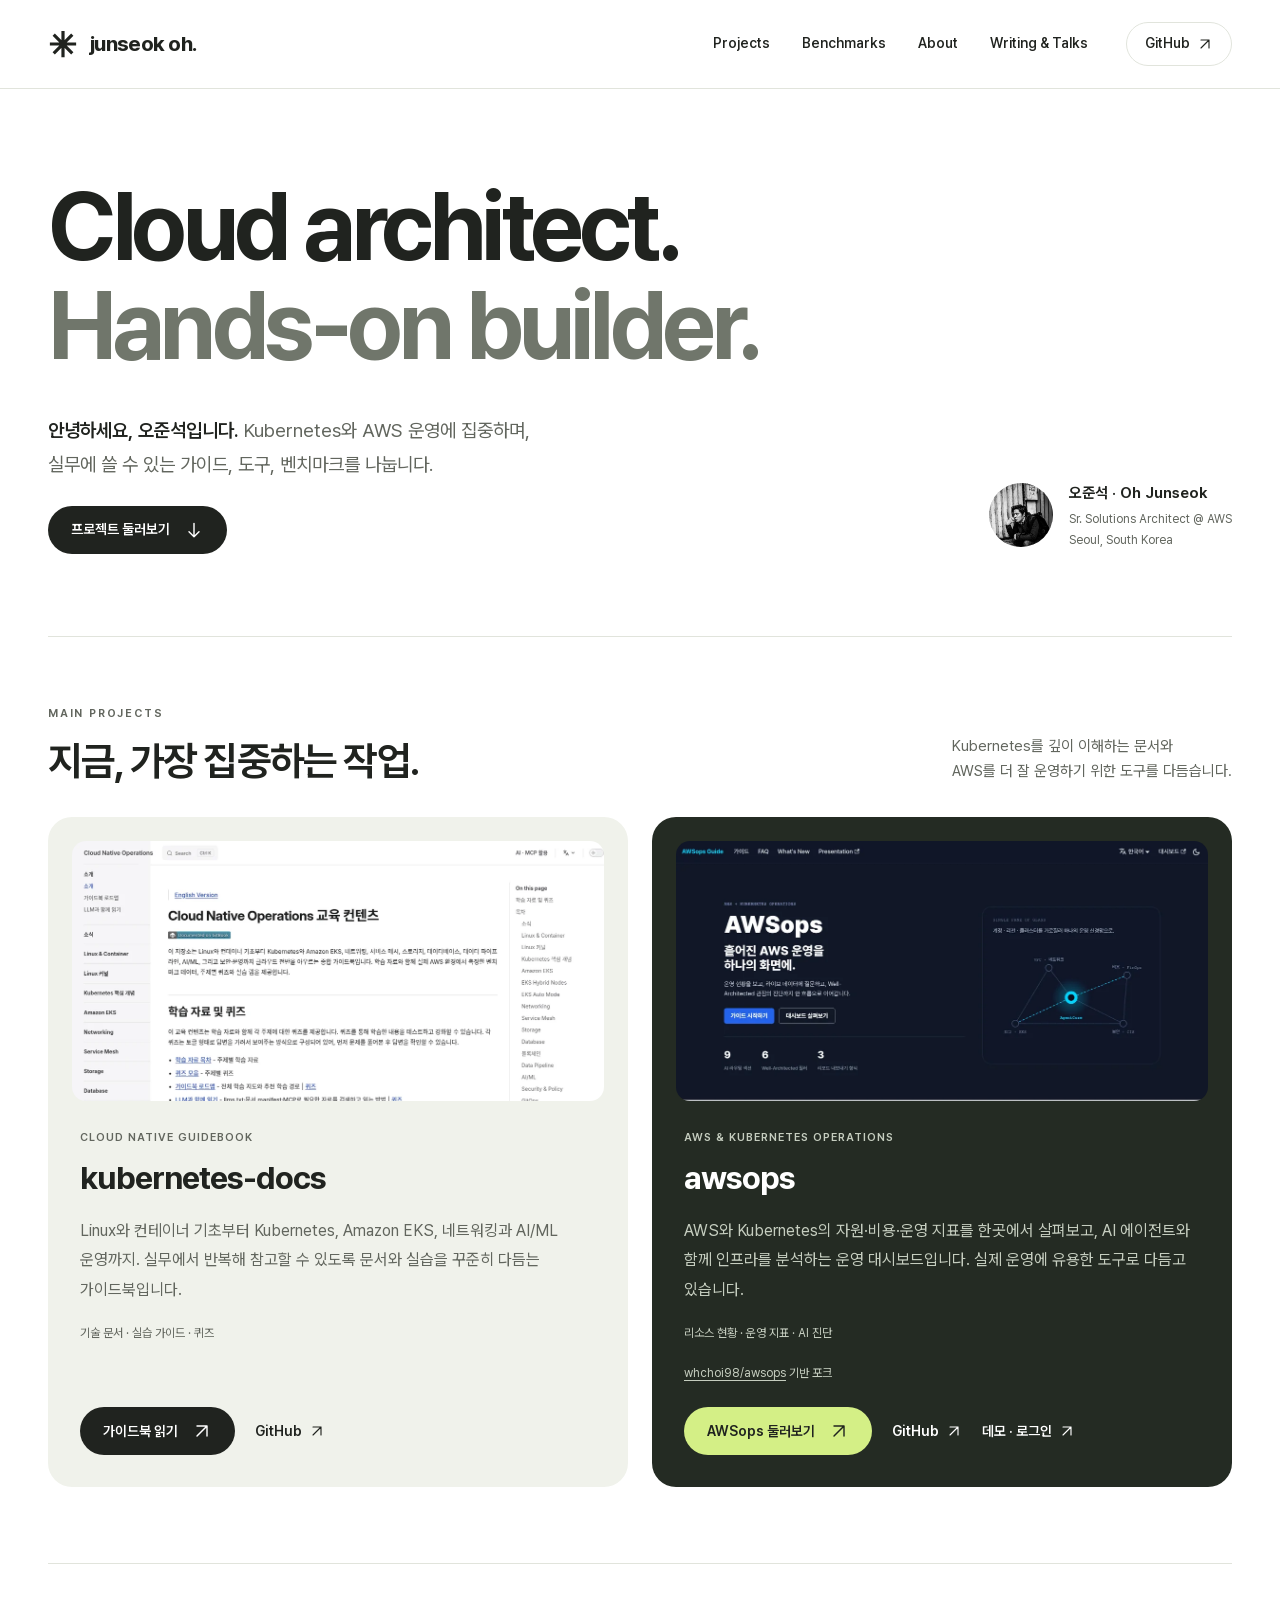
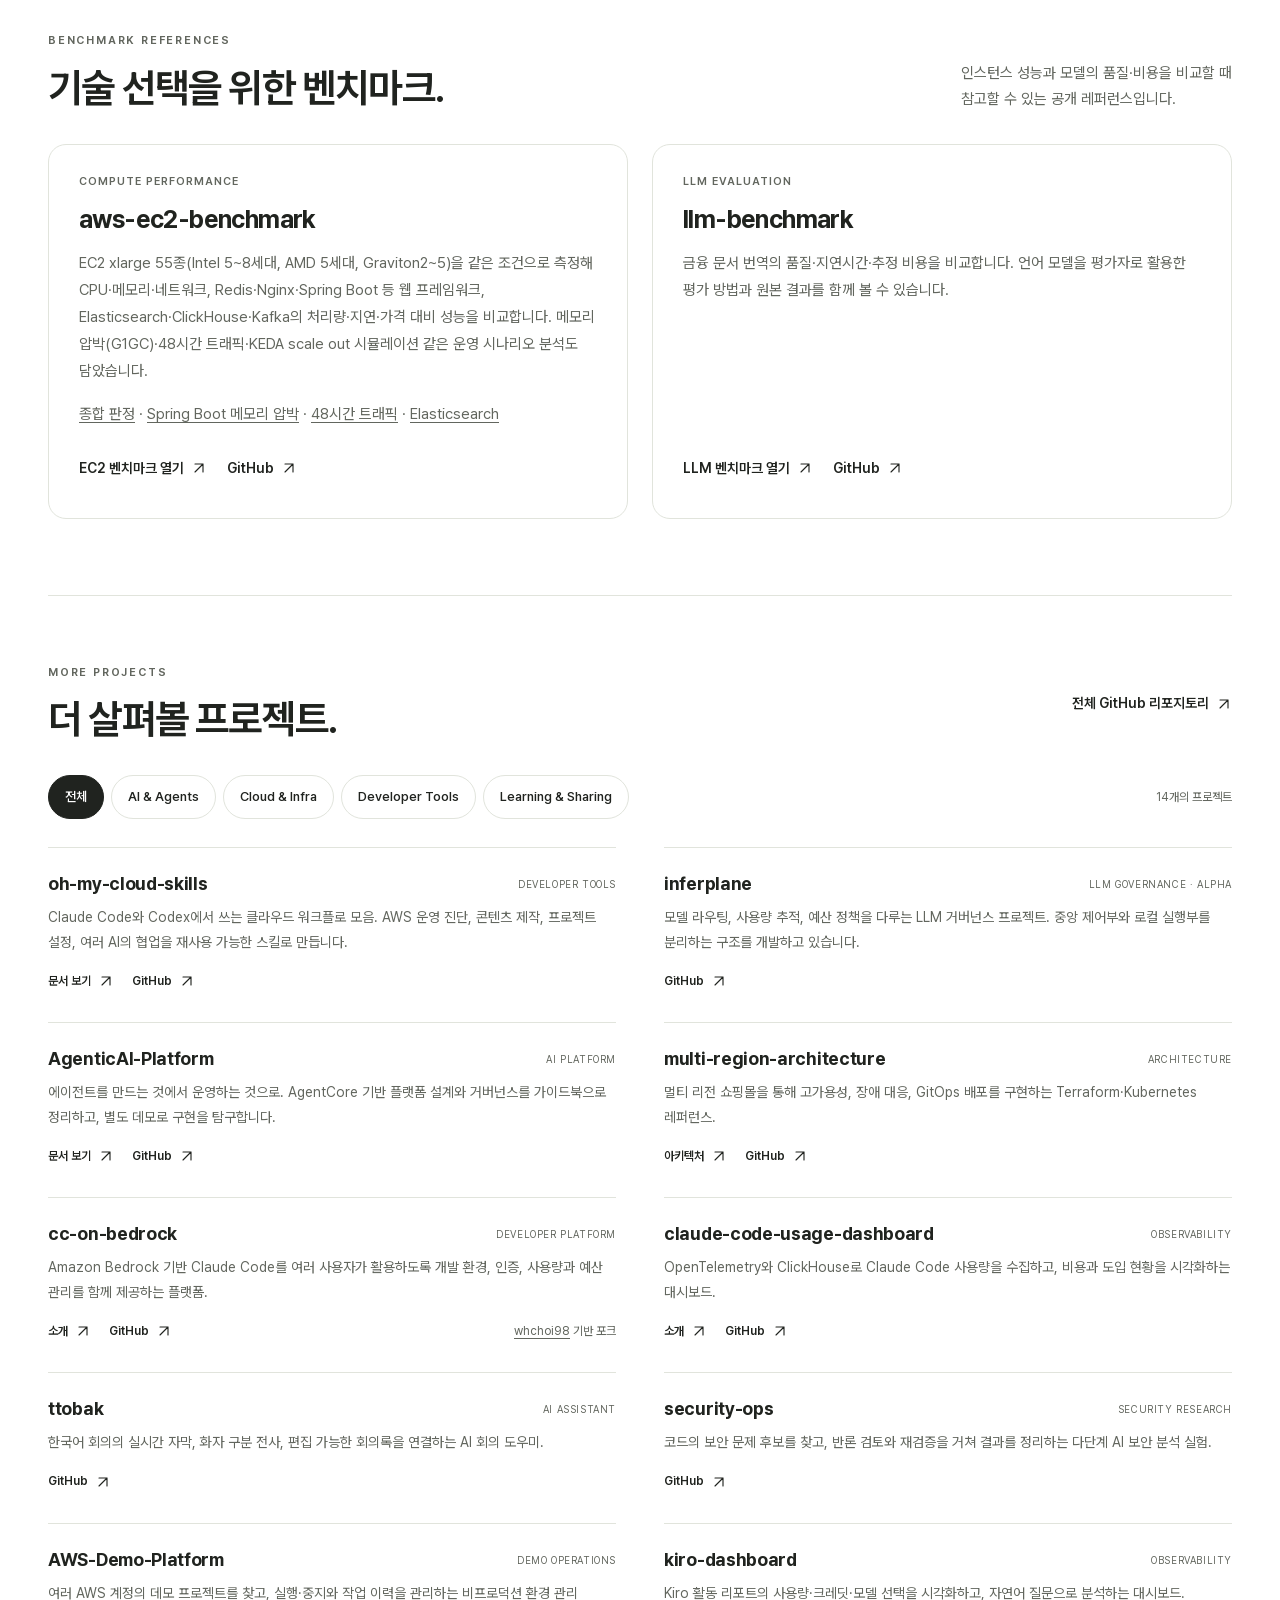
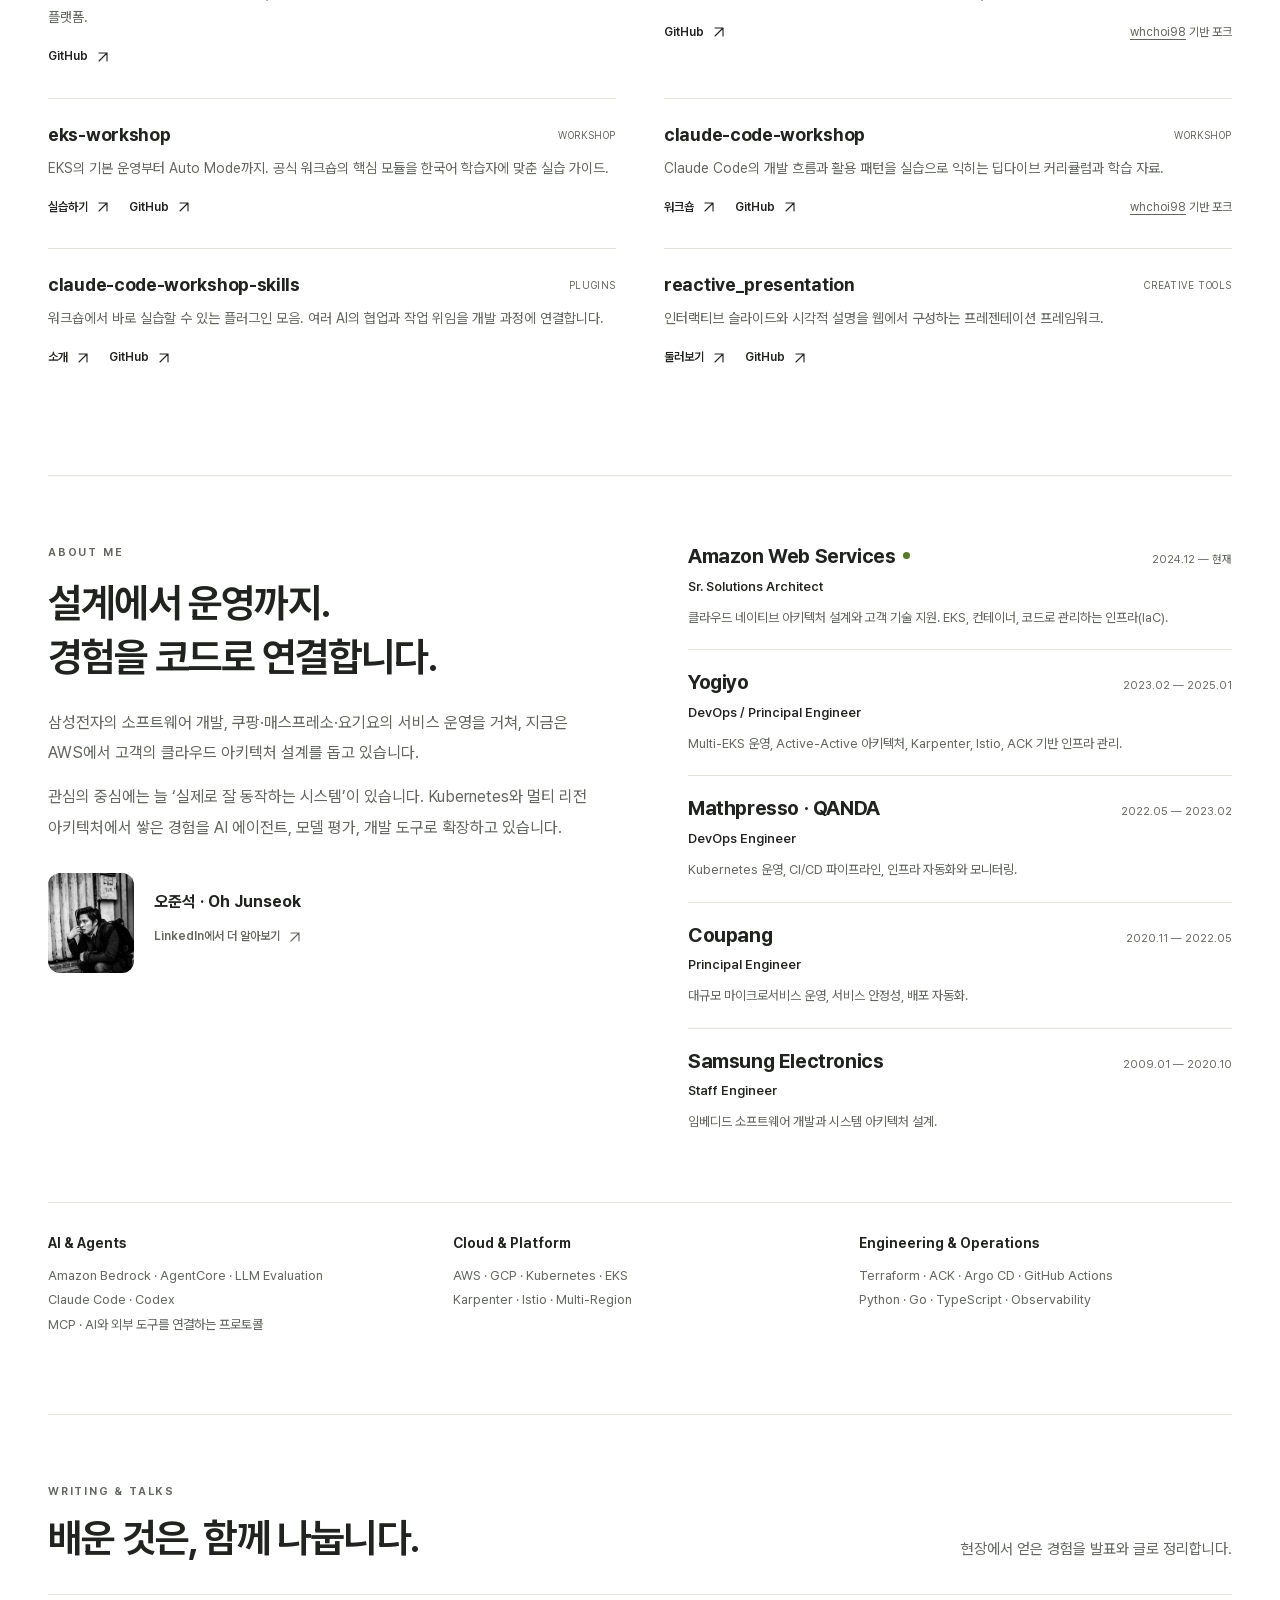
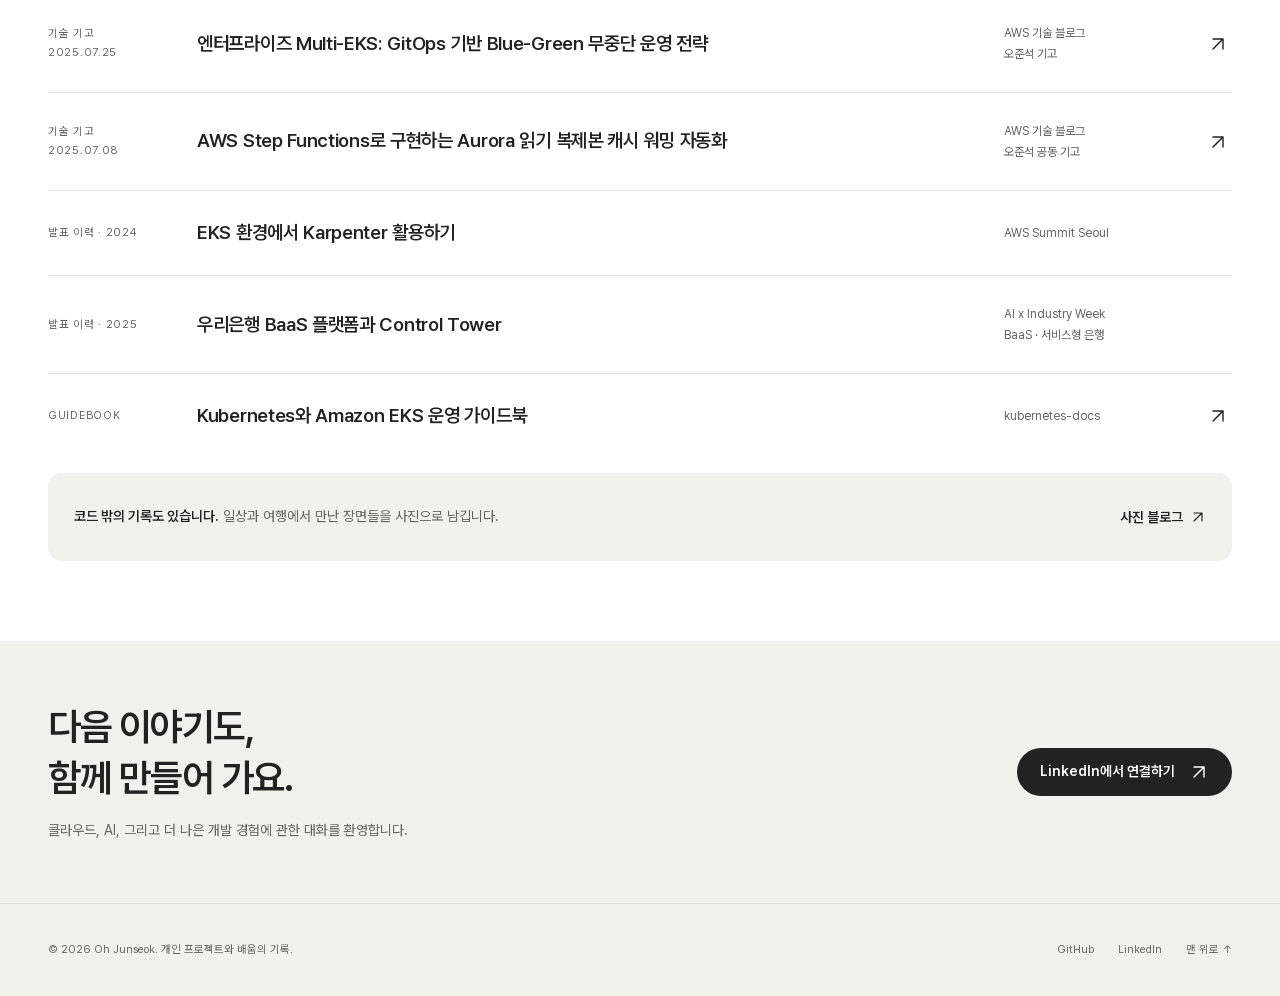
==== commit 6d6b0e0b: "Benchmarks 카드에 EC2 벤치마크 최신 내용·바로가기, Person/WebSite JSON-LD - aws-ec2-benchmark 카드: 55종·세대 범위·워크로드·운영" ====
--- a/index.html
+++ b/index.html
@@ -10,6 +10,7 @@
       content="AWS Sr. Solutions Architect 오준석. Kubernetes·Amazon EKS 가이드북과 AWSops 운영 도구를 다듬고, EC2·LLM 벤치마크와 실무 경험을 공유합니다."
     />
     <link rel="canonical" href="https://www.atomai.click/" />
+    <script type="application/ld+json">[{"@context": "https://schema.org", "@type": "Person", "name": "오준석", "alternateName": "Oh Junseok", "url": "https://www.atomai.click/", "jobTitle": "Sr. Solutions Architect", "worksFor": {"@type": "Organization", "name": "Amazon Web Services"}, "sameAs": ["https://github.com/Atom-oh"]}, {"@context": "https://schema.org", "@type": "WebSite", "name": "오준석 · Oh Junseok", "url": "https://www.atomai.click/", "inLanguage": "ko-KR", "hasPart": [{"@type": "WebSite", "name": "EC2 인스턴스 벤치마크 — Graviton vs Intel·AMD 55종", "url": "https://benchmark.aws.atomai.click/", "description": "AWS EC2 xlarge 인스턴스 55종을 같은 조건으로 측정한 성능·가성비 벤치마크"}]}]</script>
     <meta property="og:type" content="website" />
     <meta property="og:locale" content="ko_KR" />
     <meta
@@ -1109,6 +1110,8 @@
           transform: none;
         }
       }
+          .reference-links { font-size: 0.9rem; margin-top: 0.5rem; }
+      .reference-links a { text-decoration: underline; text-underline-offset: 3px; }
     </style>
   </head>
   <body>
@@ -1358,15 +1361,23 @@
             <p class="project-kicker">Compute Performance</p>
             <h3>aws-ec2-benchmark</h3>
             <p>
-              EC2와 Graviton의 컴퓨팅 성능, 웹 서버·캐시·애플리케이션 워크로드의
-              측정 결과를 비교하는 벤치마크입니다.
+              EC2 xlarge 55종(Intel 5~8세대, AMD 5세대, Graviton2~5)을 같은 조건으로 측정해
+              CPU·메모리·네트워크, Redis·Nginx·Spring Boot 등 웹 프레임워크, Elasticsearch·ClickHouse·Kafka의
+              처리량·지연·가격 대비 성능을 비교합니다. 메모리 압박(G1GC)·48시간 트래픽·KEDA scale out 시뮬레이션 같은
+              운영 시나리오 분석도 담았습니다.
+            </p>
+            <p class="reference-links">
+              <a href="https://benchmark.aws.atomai.click/#overview" target="_blank" rel="noopener">종합 판정</a> ·
+              <a href="https://benchmark.aws.atomai.click/#web/springboot-memory" target="_blank" rel="noopener">Spring Boot 메모리 압박</a> ·
+              <a href="https://benchmark.aws.atomai.click/#web/springboot-traffic48" target="_blank" rel="noopener">48시간 트래픽</a> ·
+              <a href="https://benchmark.aws.atomai.click/#elasticsearch" target="_blank" rel="noopener">Elasticsearch</a>
             </p>
             <div class="project-actions">
               <a
                 class="text-link"
                 href="https://benchmark.aws.atomai.click/"
                 target="_blank"
-                rel="noopener noreferrer"
+                rel="noopener"
                 >EC2 벤치마크 열기
                 <svg class="icon" aria-hidden="true">
                   <use href="#arrow-up-right" /></svg
